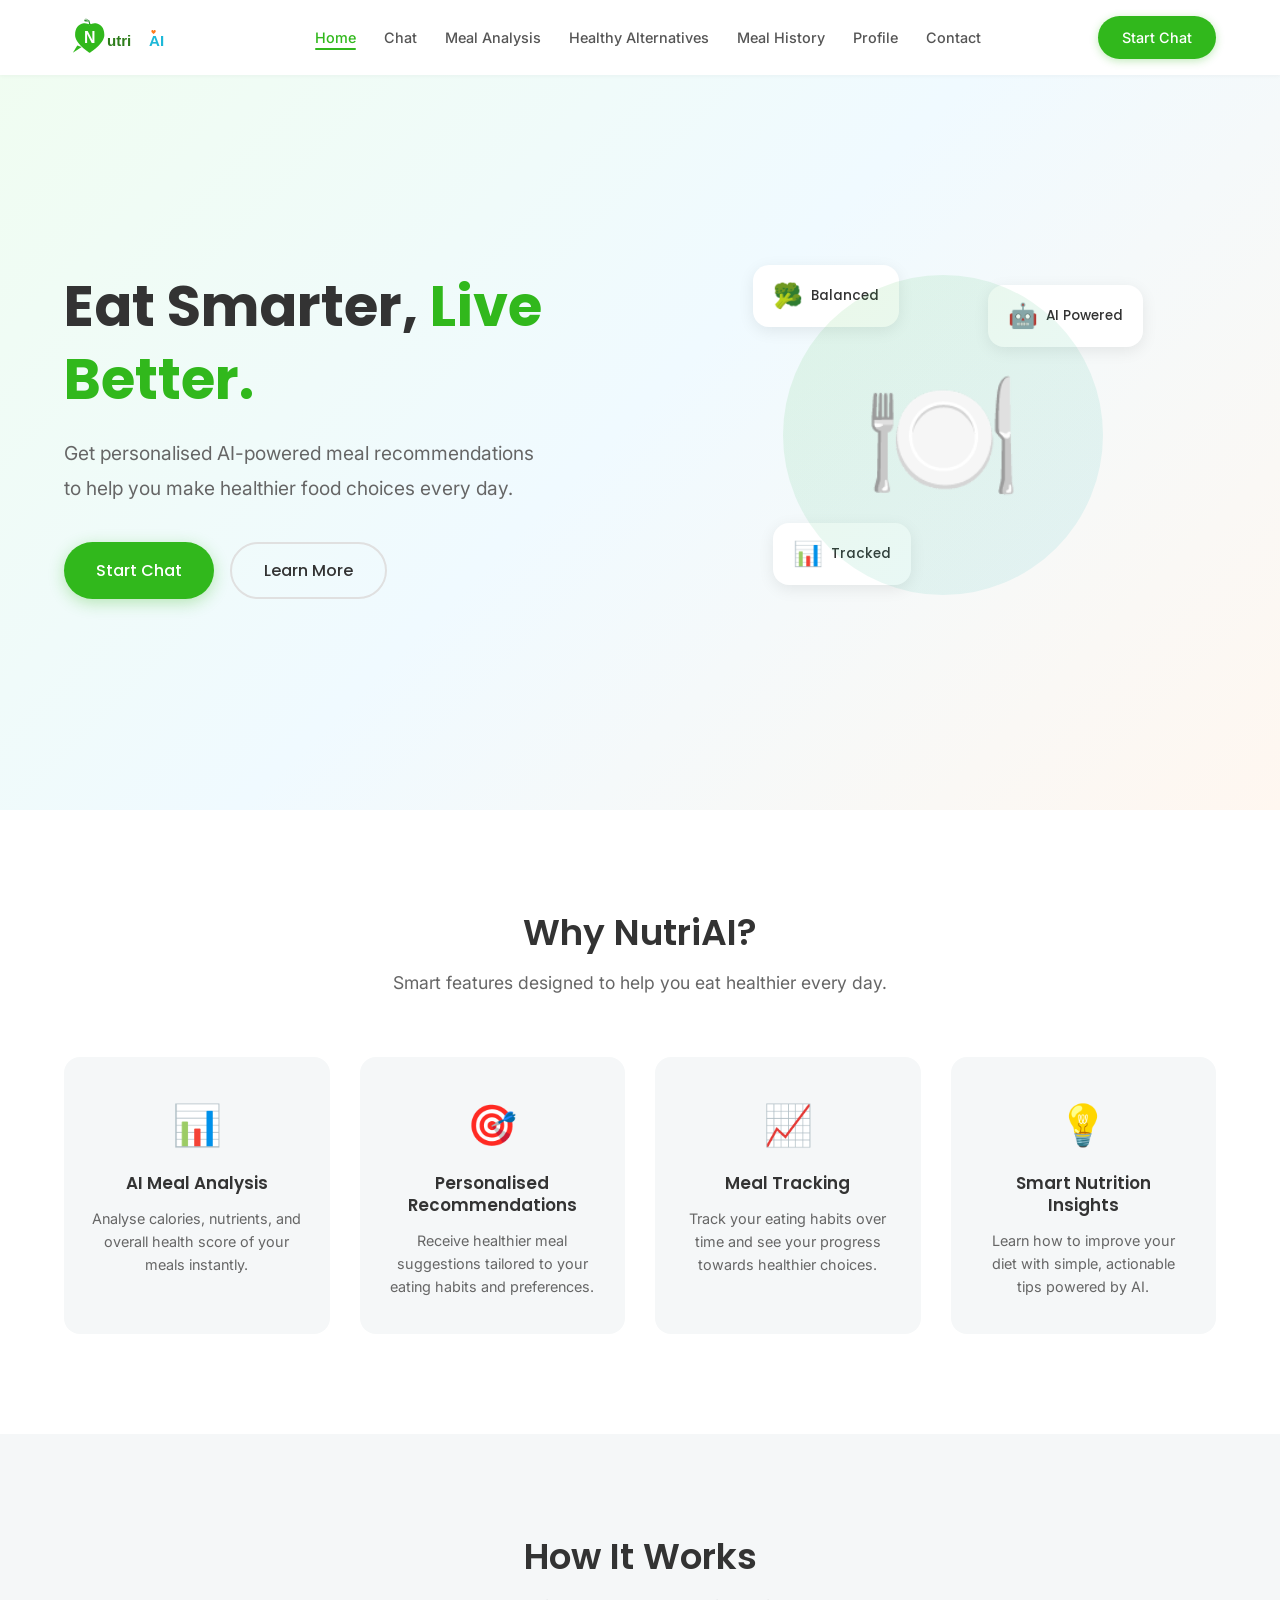
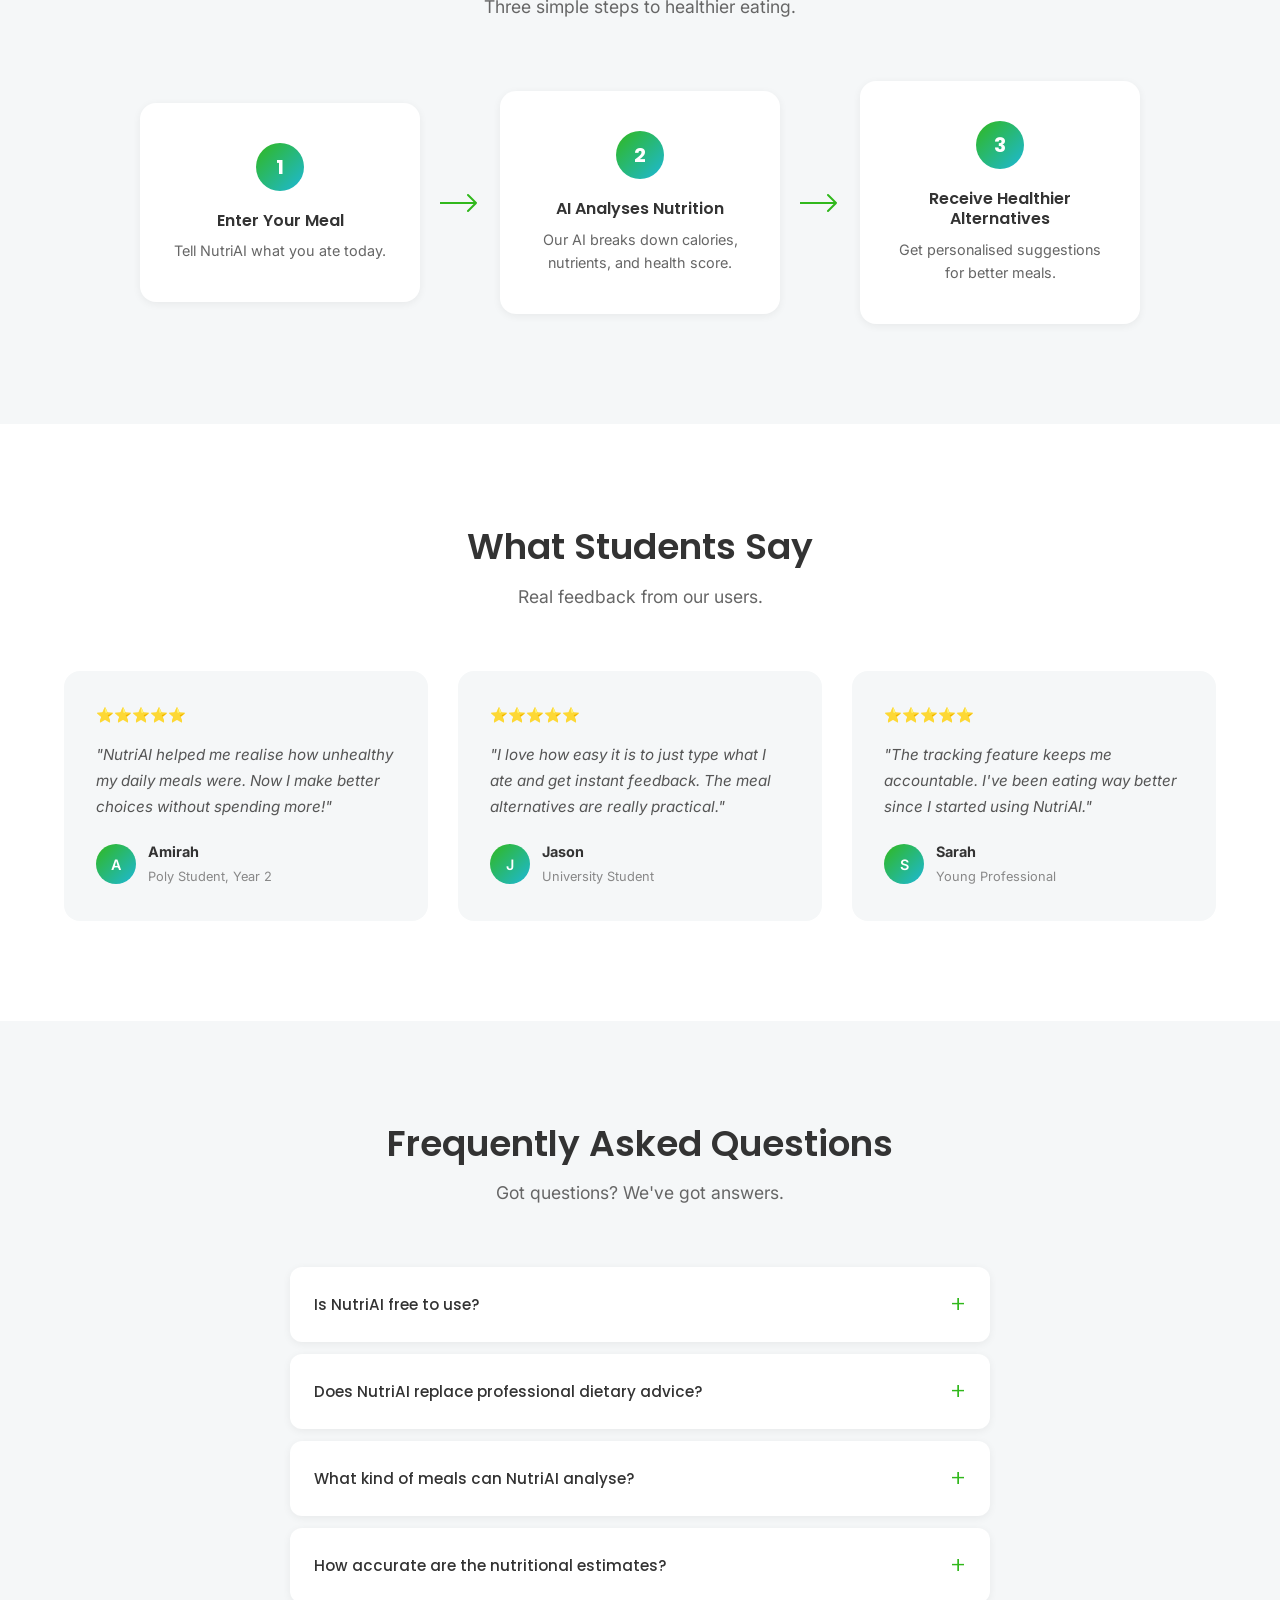
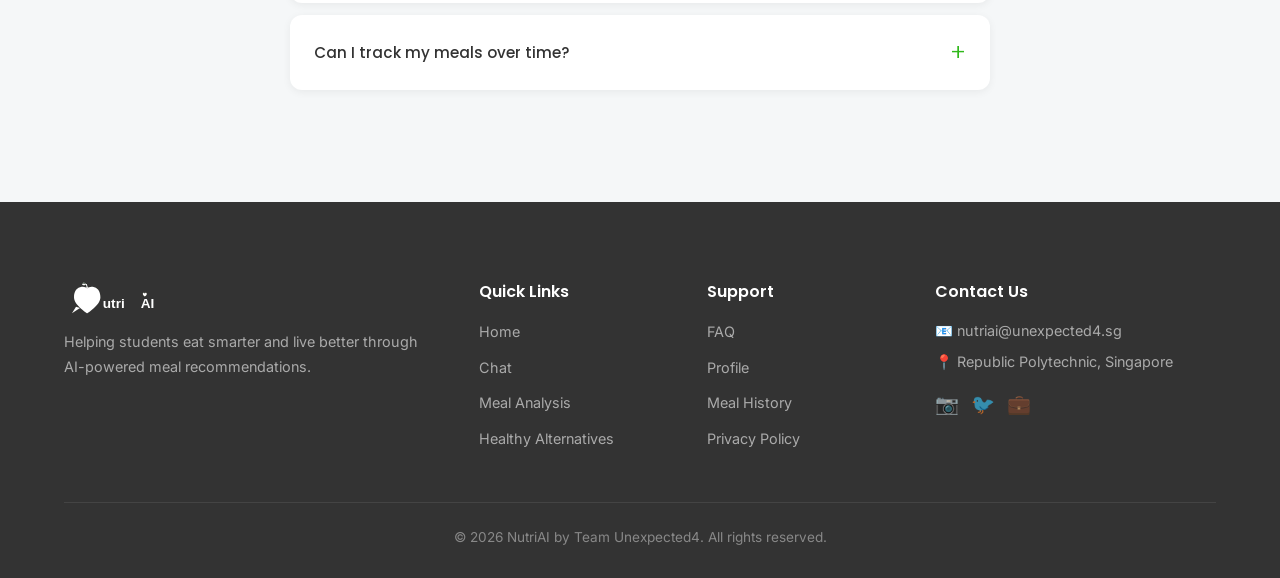
==== index.html @ 3e51aa66 "Initial commit - NutriAI website" ====
<!DOCTYPE html>
<html lang="en">
<head>
    <meta charset="UTF-8">
    <meta name="viewport" content="width=device-width, initial-scale=1.0">
    <title>NutriAI – Eat Smarter, Live Better</title>
    <link rel="preconnect" href="https://fonts.googleapis.com">
    <link rel="preconnect" href="https://fonts.gstatic.com" crossorigin>
    <link href="https://fonts.googleapis.com/css2?family=Poppins:wght@400;500;600;700&family=Inter:wght@300;400;500;600&display=swap" rel="stylesheet">
    <link rel="stylesheet" href="css/style.css">
    <link rel="stylesheet" href="css/landing.css">
</head>
<body>
    <!-- Navigation -->
    <nav class="navbar">
        <div class="nav-container">
            <a href="index.html" class="nav-logo">
                <img src="images/logo.svg" alt="NutriAI Logo" class="logo-img">
            </a>
            <ul class="nav-links">
                <li><a href="index.html" class="active">Home</a></li>
                <li><a href="chat.html">Chat</a></li>
                <li><a href="meal-analysis.html">Meal Analysis</a></li>
                <li><a href="alternatives.html">Healthy Alternatives</a></li>
                <li><a href="history.html">Meal History</a></li>
                <li><a href="profile.html">Profile</a></li>
                <li><a href="#contact">Contact</a></li>
            </ul>
            <a href="chat.html" class="nav-cta">Start Chat</a>
            <button class="nav-toggle" aria-label="Toggle navigation">
                <span></span>
                <span></span>
                <span></span>
            </button>
        </div>
    </nav>

    <!-- Hero Section -->
    <section class="hero">
        <div class="hero-container">
            <div class="hero-content">
                <h1 class="hero-title">Eat Smarter, <span>Live Better.</span></h1>
                <p class="hero-subtitle">Get personalised AI-powered meal recommendations to help you make healthier food choices every day.</p>
                <div class="hero-buttons">
                    <a href="chat.html" class="btn btn-primary">Start Chat</a>
                    <a href="#features" class="btn btn-secondary">Learn More</a>
                </div>
            </div>
            <div class="hero-illustration">
                <div class="hero-image-wrapper">
                    <div class="floating-card card-1">
                        <span class="card-icon">🥦</span>
                        <span class="card-text">Balanced</span>
                    </div>
                    <div class="floating-card card-2">
                        <span class="card-icon">🤖</span>
                        <span class="card-text">AI Powered</span>
                    </div>
                    <div class="floating-card card-3">
                        <span class="card-icon">📊</span>
                        <span class="card-text">Tracked</span>
                    </div>
                    <div class="hero-circle"></div>
                    <div class="hero-plate">
                        <span class="plate-emoji">🍽️</span>
                    </div>
                </div>
            </div>
        </div>
    </section>

    <!-- Features Section -->
    <section class="features" id="features">
        <div class="container">
            <div class="section-header">
                <h2>Why NutriAI?</h2>
                <p>Smart features designed to help you eat healthier every day.</p>
            </div>
            <div class="features-grid">
                <div class="feature-card">
                    <div class="feature-icon">📊</div>
                    <h3>AI Meal Analysis</h3>
                    <p>Analyse calories, nutrients, and overall health score of your meals instantly.</p>
                </div>
                <div class="feature-card">
                    <div class="feature-icon">🎯</div>
                    <h3>Personalised Recommendations</h3>
                    <p>Receive healthier meal suggestions tailored to your eating habits and preferences.</p>
                </div>
                <div class="feature-card">
                    <div class="feature-icon">📈</div>
                    <h3>Meal Tracking</h3>
                    <p>Track your eating habits over time and see your progress towards healthier choices.</p>
                </div>
                <div class="feature-card">
                    <div class="feature-icon">💡</div>
                    <h3>Smart Nutrition Insights</h3>
                    <p>Learn how to improve your diet with simple, actionable tips powered by AI.</p>
                </div>
            </div>
        </div>
    </section>

    <!-- How It Works -->
    <section class="how-it-works">
        <div class="container">
            <div class="section-header">
                <h2>How It Works</h2>
                <p>Three simple steps to healthier eating.</p>
            </div>
            <div class="steps">
                <div class="step">
                    <div class="step-number">1</div>
                    <div class="step-content">
                        <h3>Enter Your Meal</h3>
                        <p>Tell NutriAI what you ate today.</p>
                    </div>
                </div>
                <div class="step-connector">
                    <svg width="40" height="24" viewBox="0 0 40 24" fill="none">
                        <path d="M0 12H36M36 12L28 4M36 12L28 20" stroke="#31B81C" stroke-width="2" stroke-linecap="round"/>
                    </svg>
                </div>
                <div class="step">
                    <div class="step-number">2</div>
                    <div class="step-content">
                        <h3>AI Analyses Nutrition</h3>
                        <p>Our AI breaks down calories, nutrients, and health score.</p>
                    </div>
                </div>
                <div class="step-connector">
                    <svg width="40" height="24" viewBox="0 0 40 24" fill="none">
                        <path d="M0 12H36M36 12L28 4M36 12L28 20" stroke="#31B81C" stroke-width="2" stroke-linecap="round"/>
                    </svg>
                </div>
                <div class="step">
                    <div class="step-number">3</div>
                    <div class="step-content">
                        <h3>Receive Healthier Alternatives</h3>
                        <p>Get personalised suggestions for better meals.</p>
                    </div>
                </div>
            </div>
        </div>
    </section>

    <!-- Testimonials -->
    <section class="testimonials">
        <div class="container">
            <div class="section-header">
                <h2>What Students Say</h2>
                <p>Real feedback from our users.</p>
            </div>
            <div class="testimonials-grid">
                <div class="testimonial-card">
                    <div class="testimonial-stars">⭐⭐⭐⭐⭐</div>
                    <p>"NutriAI helped me realise how unhealthy my daily meals were. Now I make better choices without spending more!"</p>
                    <div class="testimonial-author">
                        <div class="author-avatar">A</div>
                        <div class="author-info">
                            <strong>Amirah</strong>
                            <span>Poly Student, Year 2</span>
                        </div>
                    </div>
                </div>
                <div class="testimonial-card">
                    <div class="testimonial-stars">⭐⭐⭐⭐⭐</div>
                    <p>"I love how easy it is to just type what I ate and get instant feedback. The meal alternatives are really practical."</p>
                    <div class="testimonial-author">
                        <div class="author-avatar">J</div>
                        <div class="author-info">
                            <strong>Jason</strong>
                            <span>University Student</span>
                        </div>
                    </div>
                </div>
                <div class="testimonial-card">
                    <div class="testimonial-stars">⭐⭐⭐⭐⭐</div>
                    <p>"The tracking feature keeps me accountable. I've been eating way better since I started using NutriAI."</p>
                    <div class="testimonial-author">
                        <div class="author-avatar">S</div>
                        <div class="author-info">
                            <strong>Sarah</strong>
                            <span>Young Professional</span>
                        </div>
                    </div>
                </div>
            </div>
        </div>
    </section>

    <!-- FAQ Section -->
    <section class="faq">
        <div class="container">
            <div class="section-header">
                <h2>Frequently Asked Questions</h2>
                <p>Got questions? We've got answers.</p>
            </div>
            <div class="faq-list">
                <div class="faq-item">
                    <button class="faq-question">
                        <span>Is NutriAI free to use?</span>
                        <span class="faq-toggle">+</span>
                    </button>
                    <div class="faq-answer">
                        <p>Yes! NutriAI is completely free for students. We believe everyone deserves access to healthier eating guidance.</p>
                    </div>
                </div>
                <div class="faq-item">
                    <button class="faq-question">
                        <span>Does NutriAI replace professional dietary advice?</span>
                        <span class="faq-toggle">+</span>
                    </button>
                    <div class="faq-answer">
                        <p>No. NutriAI provides general meal suggestions and nutritional information. For medical or dietary conditions, please consult a healthcare professional.</p>
                    </div>
                </div>
                <div class="faq-item">
                    <button class="faq-question">
                        <span>What kind of meals can NutriAI analyse?</span>
                        <span class="faq-toggle">+</span>
                    </button>
                    <div class="faq-answer">
                        <p>NutriAI can analyse most common meals including local hawker food, fast food, home-cooked meals, and more. Just describe what you ate!</p>
                    </div>
                </div>
                <div class="faq-item">
                    <button class="faq-question">
                        <span>How accurate are the nutritional estimates?</span>
                        <span class="faq-toggle">+</span>
                    </button>
                    <div class="faq-answer">
                        <p>Our AI provides estimates based on standard nutritional databases. While not exact, they give you a good overview of your meal's nutritional profile.</p>
                    </div>
                </div>
                <div class="faq-item">
                    <button class="faq-question">
                        <span>Can I track my meals over time?</span>
                        <span class="faq-toggle">+</span>
                    </button>
                    <div class="faq-answer">
                        <p>Absolutely! NutriAI saves your meal history so you can track your eating patterns and see improvements over time.</p>
                    </div>
                </div>
            </div>
        </div>
    </section>

    <!-- Footer -->
    <footer class="footer" id="contact">
        <div class="container">
            <div class="footer-grid">
                <div class="footer-brand">
                    <div class="footer-logo">
                        <img src="images/logo.svg" alt="NutriAI Logo" class="logo-img footer-logo-img">
                    </div>
                    <p>Helping students eat smarter and live better through AI-powered meal recommendations.</p>
                </div>
                <div class="footer-links">
                    <h4>Quick Links</h4>
                    <ul>
                        <li><a href="index.html">Home</a></li>
                        <li><a href="chat.html">Chat</a></li>
                        <li><a href="meal-analysis.html">Meal Analysis</a></li>
                        <li><a href="alternatives.html">Healthy Alternatives</a></li>
                    </ul>
                </div>
                <div class="footer-links">
                    <h4>Support</h4>
                    <ul>
                        <li><a href="#faq">FAQ</a></li>
                        <li><a href="profile.html">Profile</a></li>
                        <li><a href="history.html">Meal History</a></li>
                        <li><a href="#">Privacy Policy</a></li>
                    </ul>
                </div>
                <div class="footer-contact">
                    <h4>Contact Us</h4>
                    <p>📧 nutriai@unexpected4.sg</p>
                    <p>📍 Republic Polytechnic, Singapore</p>
                    <div class="footer-social">
                        <a href="#" aria-label="Instagram">📷</a>
                        <a href="#" aria-label="Twitter">🐦</a>
                        <a href="#" aria-label="LinkedIn">💼</a>
                    </div>
                </div>
            </div>
            <div class="footer-bottom">
                <p>&copy; 2026 NutriAI by Team Unexpected4. All rights reserved.</p>
            </div>
        </div>
    </footer>

    <script src="js/main.js"></script>
</body>
</html>
---- css/style.css ----
/* ============================
   NutriAI - Global Styles
   ============================ */

:root {
    --primary-green: #31B81C;
    --ai-blue: #1DB8D8;
    --accent-orange: #FF7A1A;
    --white: #FFFFFF;
    --light-grey: #F5F7F8;
    --dark-grey: #333333;
    --shadow-sm: 0 2px 8px rgba(0, 0, 0, 0.06);
    --shadow-md: 0 4px 16px rgba(0, 0, 0, 0.08);
    --shadow-lg: 0 8px 32px rgba(0, 0, 0, 0.1);
    --radius-sm: 8px;
    --radius-md: 12px;
    --radius-lg: 16px;
    --radius-xl: 24px;
    --radius-full: 50px;
    --transition: all 0.3s ease;
}

/* Reset */
*, *::before, *::after {
    margin: 0;
    padding: 0;
    box-sizing: border-box;
}

html {
    scroll-behavior: smooth;
}

body {
    font-family: 'Inter', sans-serif;
    font-size: 16px;
    line-height: 1.6;
    color: var(--dark-grey);
    background-color: var(--white);
    overflow-x: hidden;
}

h1, h2, h3, h4, h5, h6 {
    font-family: 'Poppins', sans-serif;
    font-weight: 600;
    line-height: 1.3;
}

a {
    text-decoration: none;
    color: inherit;
    transition: var(--transition);
}

ul {
    list-style: none;
}

img {
    max-width: 100%;
    height: auto;
}

/* Container */
.container {
    max-width: 1200px;
    margin: 0 auto;
    padding: 0 24px;
}

/* Section Headers */
.section-header {
    text-align: center;
    margin-bottom: 60px;
}

.section-header h2 {
    font-size: 2.25rem;
    margin-bottom: 12px;
    color: var(--dark-grey);
}

.section-header p {
    font-size: 1.1rem;
    color: #666;
    max-width: 500px;
    margin: 0 auto;
}

/* Buttons */
.btn {
    display: inline-flex;
    align-items: center;
    justify-content: center;
    padding: 14px 32px;
    border-radius: var(--radius-full);
    font-family: 'Poppins', sans-serif;
    font-weight: 500;
    font-size: 1rem;
    cursor: pointer;
    transition: var(--transition);
    border: none;
    gap: 8px;
}

.btn-primary {
    background-color: var(--primary-green);
    color: var(--white);
    box-shadow: 0 4px 16px rgba(49, 184, 28, 0.3);
}

.btn-primary:hover {
    background-color: #28a016;
    transform: translateY(-2px);
    box-shadow: 0 6px 24px rgba(49, 184, 28, 0.4);
}

.btn-secondary {
    background-color: transparent;
    color: var(--dark-grey);
    border: 2px solid #e0e0e0;
}

.btn-secondary:hover {
    border-color: var(--primary-green);
    color: var(--primary-green);
    transform: translateY(-2px);
}

.btn-blue {
    background-color: var(--ai-blue);
    color: var(--white);
    box-shadow: 0 4px 16px rgba(29, 184, 216, 0.3);
}

.btn-blue:hover {
    background-color: #17a2bf;
    transform: translateY(-2px);
    box-shadow: 0 6px 24px rgba(29, 184, 216, 0.4);
}

.btn-orange {
    background-color: var(--accent-orange);
    color: var(--white);
    box-shadow: 0 4px 16px rgba(255, 122, 26, 0.3);
}

.btn-orange:hover {
    background-color: #e56a10;
    transform: translateY(-2px);
    box-shadow: 0 6px 24px rgba(255, 122, 26, 0.4);
}

.btn-sm {
    padding: 10px 20px;
    font-size: 0.875rem;
}

.btn-lg {
    padding: 16px 40px;
    font-size: 1.1rem;
}

/* Navigation */
.navbar {
    position: fixed;
    top: 0;
    left: 0;
    right: 0;
    background: rgba(255, 255, 255, 0.95);
    backdrop-filter: blur(10px);
    z-index: 1000;
    padding: 16px 0;
    box-shadow: 0 1px 4px rgba(0, 0, 0, 0.04);
}

.nav-container {
    max-width: 1200px;
    margin: 0 auto;
    padding: 0 24px;
    display: flex;
    align-items: center;
    justify-content: space-between;
}

.nav-logo {
    display: flex;
    align-items: center;
}

.logo-img {
    height: 40px;
    width: auto;
}

.logo-icon {
    font-size: 1.75rem;
}

.logo-text {
    color: var(--primary-green);
}

.nav-links {
    display: flex;
    align-items: center;
    gap: 28px;
}

.nav-links a {
    font-size: 0.9rem;
    font-weight: 500;
    color: #555;
    position: relative;
}

.nav-links a:hover,
.nav-links a.active {
    color: var(--primary-green);
}

.nav-links a.active::after {
    content: '';
    position: absolute;
    bottom: -4px;
    left: 0;
    right: 0;
    height: 2px;
    background: var(--primary-green);
    border-radius: 2px;
}

.nav-cta {
    background-color: var(--primary-green);
    color: var(--white);
    padding: 10px 24px;
    border-radius: var(--radius-full);
    font-weight: 500;
    font-size: 0.9rem;
    box-shadow: 0 2px 8px rgba(49, 184, 28, 0.3);
}

.nav-cta:hover {
    background-color: #28a016;
    transform: translateY(-1px);
}

.nav-toggle {
    display: none;
    flex-direction: column;
    gap: 5px;
    background: none;
    border: none;
    cursor: pointer;
    padding: 4px;
}

.nav-toggle span {
    width: 24px;
    height: 2px;
    background: var(--dark-grey);
    border-radius: 2px;
    transition: var(--transition);
}

/* Footer */
.footer {
    background: var(--dark-grey);
    color: var(--white);
    padding: 80px 0 30px;
}

.footer-grid {
    display: grid;
    grid-template-columns: 2fr 1fr 1fr 1.5fr;
    gap: 40px;
    margin-bottom: 40px;
}

.footer-brand p {
    color: #aaa;
    margin-top: 12px;
    font-size: 0.9rem;
    line-height: 1.7;
}

.footer-logo {
    display: flex;
    align-items: center;
}

.footer-logo .logo-img {
    height: 36px;
    width: auto;
}

.footer-logo-img {
    filter: brightness(10);
}

.footer-links h4,
.footer-contact h4 {
    font-size: 1rem;
    margin-bottom: 16px;
    color: var(--white);
}

.footer-links ul li {
    margin-bottom: 10px;
}

.footer-links ul li a {
    color: #aaa;
    font-size: 0.9rem;
}

.footer-links ul li a:hover {
    color: var(--primary-green);
}

.footer-contact p {
    color: #aaa;
    font-size: 0.9rem;
    margin-bottom: 8px;
}

.footer-social {
    display: flex;
    gap: 12px;
    margin-top: 16px;
}

.footer-social a {
    font-size: 1.2rem;
    opacity: 0.7;
    transition: var(--transition);
}

.footer-social a:hover {
    opacity: 1;
}

.footer-bottom {
    border-top: 1px solid #444;
    padding-top: 24px;
    text-align: center;
}

.footer-bottom p {
    color: #888;
    font-size: 0.85rem;
}

/* Responsive */
@media (max-width: 1024px) {
    .footer-grid {
        grid-template-columns: 1fr 1fr;
    }
}

@media (max-width: 768px) {
    .nav-links {
        display: none;
        position: absolute;
        top: 100%;
        left: 0;
        right: 0;
        background: var(--white);
        flex-direction: column;
        padding: 24px;
        box-shadow: var(--shadow-md);
        gap: 16px;
    }

    .nav-links.active {
        display: flex;
    }

    .nav-cta {
        display: none;
    }

    .nav-toggle {
        display: flex;
    }

    .section-header h2 {
        font-size: 1.75rem;
    }

    .footer-grid {
        grid-template-columns: 1fr;
        gap: 30px;
    }
}
---- css/landing.css ----
/* ============================
   Landing Page Styles
   ============================ */

/* Hero Section */
.hero {
    padding: 140px 0 80px;
    background: linear-gradient(135deg, #f0fdf0 0%, #f0faff 50%, #fff7f0 100%);
    min-height: 90vh;
    display: flex;
    align-items: center;
}

.hero-container {
    max-width: 1200px;
    margin: 0 auto;
    padding: 0 24px;
    display: grid;
    grid-template-columns: 1fr 1fr;
    gap: 60px;
    align-items: center;
}

.hero-title {
    font-size: 3.5rem;
    font-weight: 700;
    margin-bottom: 20px;
    color: var(--dark-grey);
}

.hero-title span {
    color: var(--primary-green);
}

.hero-subtitle {
    font-size: 1.2rem;
    color: #666;
    margin-bottom: 36px;
    line-height: 1.8;
    max-width: 480px;
}

.hero-buttons {
    display: flex;
    gap: 16px;
    flex-wrap: wrap;
}

/* Hero Illustration */
.hero-illustration {
    display: flex;
    justify-content: center;
    align-items: center;
}

.hero-image-wrapper {
    position: relative;
    width: 420px;
    height: 420px;
}

.hero-circle {
    position: absolute;
    top: 50%;
    left: 50%;
    transform: translate(-50%, -50%);
    width: 320px;
    height: 320px;
    background: linear-gradient(135deg, rgba(49, 184, 28, 0.1), rgba(29, 184, 216, 0.1));
    border-radius: 50%;
    animation: pulse 4s ease-in-out infinite;
}

.hero-plate {
    position: absolute;
    top: 50%;
    left: 50%;
    transform: translate(-50%, -50%);
    font-size: 8rem;
    animation: float 3s ease-in-out infinite;
}

.floating-card {
    position: absolute;
    background: var(--white);
    padding: 12px 20px;
    border-radius: var(--radius-lg);
    box-shadow: var(--shadow-md);
    display: flex;
    align-items: center;
    gap: 8px;
    animation: float 3s ease-in-out infinite;
}

.floating-card .card-icon {
    font-size: 1.5rem;
}

.floating-card .card-text {
    font-family: 'Poppins', sans-serif;
    font-weight: 500;
    font-size: 0.85rem;
    color: var(--dark-grey);
}

.card-1 {
    top: 40px;
    left: 20px;
    animation-delay: 0s;
}

.card-2 {
    top: 60px;
    right: 10px;
    animation-delay: 0.5s;
}

.card-3 {
    bottom: 60px;
    left: 40px;
    animation-delay: 1s;
}

@keyframes float {
    0%, 100% { transform: translateY(0); }
    50% { transform: translateY(-10px); }
}

@keyframes pulse {
    0%, 100% { transform: translate(-50%, -50%) scale(1); opacity: 0.6; }
    50% { transform: translate(-50%, -50%) scale(1.05); opacity: 0.8; }
}

/* Features Section */
.features {
    padding: 100px 0;
    background: var(--white);
}

.features-grid {
    display: grid;
    grid-template-columns: repeat(4, 1fr);
    gap: 30px;
}

.feature-card {
    background: var(--light-grey);
    padding: 36px 28px;
    border-radius: var(--radius-lg);
    text-align: center;
    transition: var(--transition);
}

.feature-card:hover {
    transform: translateY(-6px);
    box-shadow: var(--shadow-lg);
    background: var(--white);
}

.feature-icon {
    font-size: 2.5rem;
    margin-bottom: 16px;
}

.feature-card h3 {
    font-size: 1.05rem;
    margin-bottom: 12px;
    color: var(--dark-grey);
}

.feature-card p {
    font-size: 0.9rem;
    color: #666;
    line-height: 1.6;
}

/* How It Works */
.how-it-works {
    padding: 100px 0;
    background: var(--light-grey);
}

.steps {
    display: flex;
    align-items: center;
    justify-content: center;
    gap: 20px;
    flex-wrap: wrap;
}

.step {
    background: var(--white);
    padding: 40px 32px;
    border-radius: var(--radius-lg);
    text-align: center;
    box-shadow: var(--shadow-sm);
    flex: 1;
    min-width: 220px;
    max-width: 280px;
    transition: var(--transition);
}

.step:hover {
    transform: translateY(-4px);
    box-shadow: var(--shadow-md);
}

.step-number {
    width: 48px;
    height: 48px;
    background: linear-gradient(135deg, var(--primary-green), var(--ai-blue));
    color: var(--white);
    border-radius: 50%;
    display: flex;
    align-items: center;
    justify-content: center;
    font-family: 'Poppins', sans-serif;
    font-weight: 700;
    font-size: 1.25rem;
    margin: 0 auto 20px;
}

.step-content h3 {
    font-size: 1rem;
    margin-bottom: 8px;
}

.step-content p {
    font-size: 0.9rem;
    color: #666;
}

.step-connector {
    display: flex;
    align-items: center;
}

/* Testimonials */
.testimonials {
    padding: 100px 0;
    background: var(--white);
}

.testimonials-grid {
    display: grid;
    grid-template-columns: repeat(3, 1fr);
    gap: 30px;
}

.testimonial-card {
    background: var(--light-grey);
    padding: 32px;
    border-radius: var(--radius-lg);
    transition: var(--transition);
}

.testimonial-card:hover {
    transform: translateY(-4px);
    box-shadow: var(--shadow-md);
}

.testimonial-stars {
    margin-bottom: 16px;
    font-size: 0.9rem;
}

.testimonial-card > p {
    font-size: 0.95rem;
    color: #555;
    line-height: 1.7;
    margin-bottom: 20px;
    font-style: italic;
}

.testimonial-author {
    display: flex;
    align-items: center;
    gap: 12px;
}

.author-avatar {
    width: 40px;
    height: 40px;
    background: linear-gradient(135deg, var(--primary-green), var(--ai-blue));
    color: var(--white);
    border-radius: 50%;
    display: flex;
    align-items: center;
    justify-content: center;
    font-weight: 600;
    font-size: 0.9rem;
}

.author-info strong {
    display: block;
    font-size: 0.9rem;
}

.author-info span {
    font-size: 0.8rem;
    color: #888;
}

/* FAQ */
.faq {
    padding: 100px 0;
    background: var(--light-grey);
}

.faq-list {
    max-width: 700px;
    margin: 0 auto;
}

.faq-item {
    background: var(--white);
    border-radius: var(--radius-md);
    margin-bottom: 12px;
    overflow: hidden;
    box-shadow: var(--shadow-sm);
}

.faq-question {
    width: 100%;
    padding: 20px 24px;
    display: flex;
    justify-content: space-between;
    align-items: center;
    background: none;
    border: none;
    cursor: pointer;
    font-family: 'Poppins', sans-serif;
    font-weight: 500;
    font-size: 0.95rem;
    color: var(--dark-grey);
    text-align: left;
    transition: var(--transition);
}

.faq-question:hover {
    color: var(--primary-green);
}

.faq-toggle {
    font-size: 1.5rem;
    font-weight: 300;
    color: var(--primary-green);
    transition: var(--transition);
}

.faq-item.active .faq-toggle {
    transform: rotate(45deg);
}

.faq-answer {
    max-height: 0;
    overflow: hidden;
    transition: max-height 0.3s ease, padding 0.3s ease;
}

.faq-item.active .faq-answer {
    max-height: 200px;
    padding: 0 24px 20px;
}

.faq-answer p {
    font-size: 0.9rem;
    color: #666;
    line-height: 1.7;
}

/* Responsive */
@media (max-width: 1024px) {
    .hero-container {
        grid-template-columns: 1fr;
        text-align: center;
    }

    .hero-subtitle {
        max-width: 100%;
    }

    .hero-buttons {
        justify-content: center;
    }

    .hero-illustration {
        display: none;
    }

    .features-grid {
        grid-template-columns: repeat(2, 1fr);
    }

    .testimonials-grid {
        grid-template-columns: 1fr;
    }
}

@media (max-width: 768px) {
    .hero {
        padding: 120px 0 60px;
        min-height: auto;
    }

    .hero-title {
        font-size: 2.25rem;
    }

    .hero-subtitle {
        font-size: 1rem;
    }

    .features-grid {
        grid-template-columns: 1fr;
    }

    .steps {
        flex-direction: column;
    }

    .step-connector {
        transform: rotate(90deg);
    }

    .step {
        max-width: 100%;
    }
}
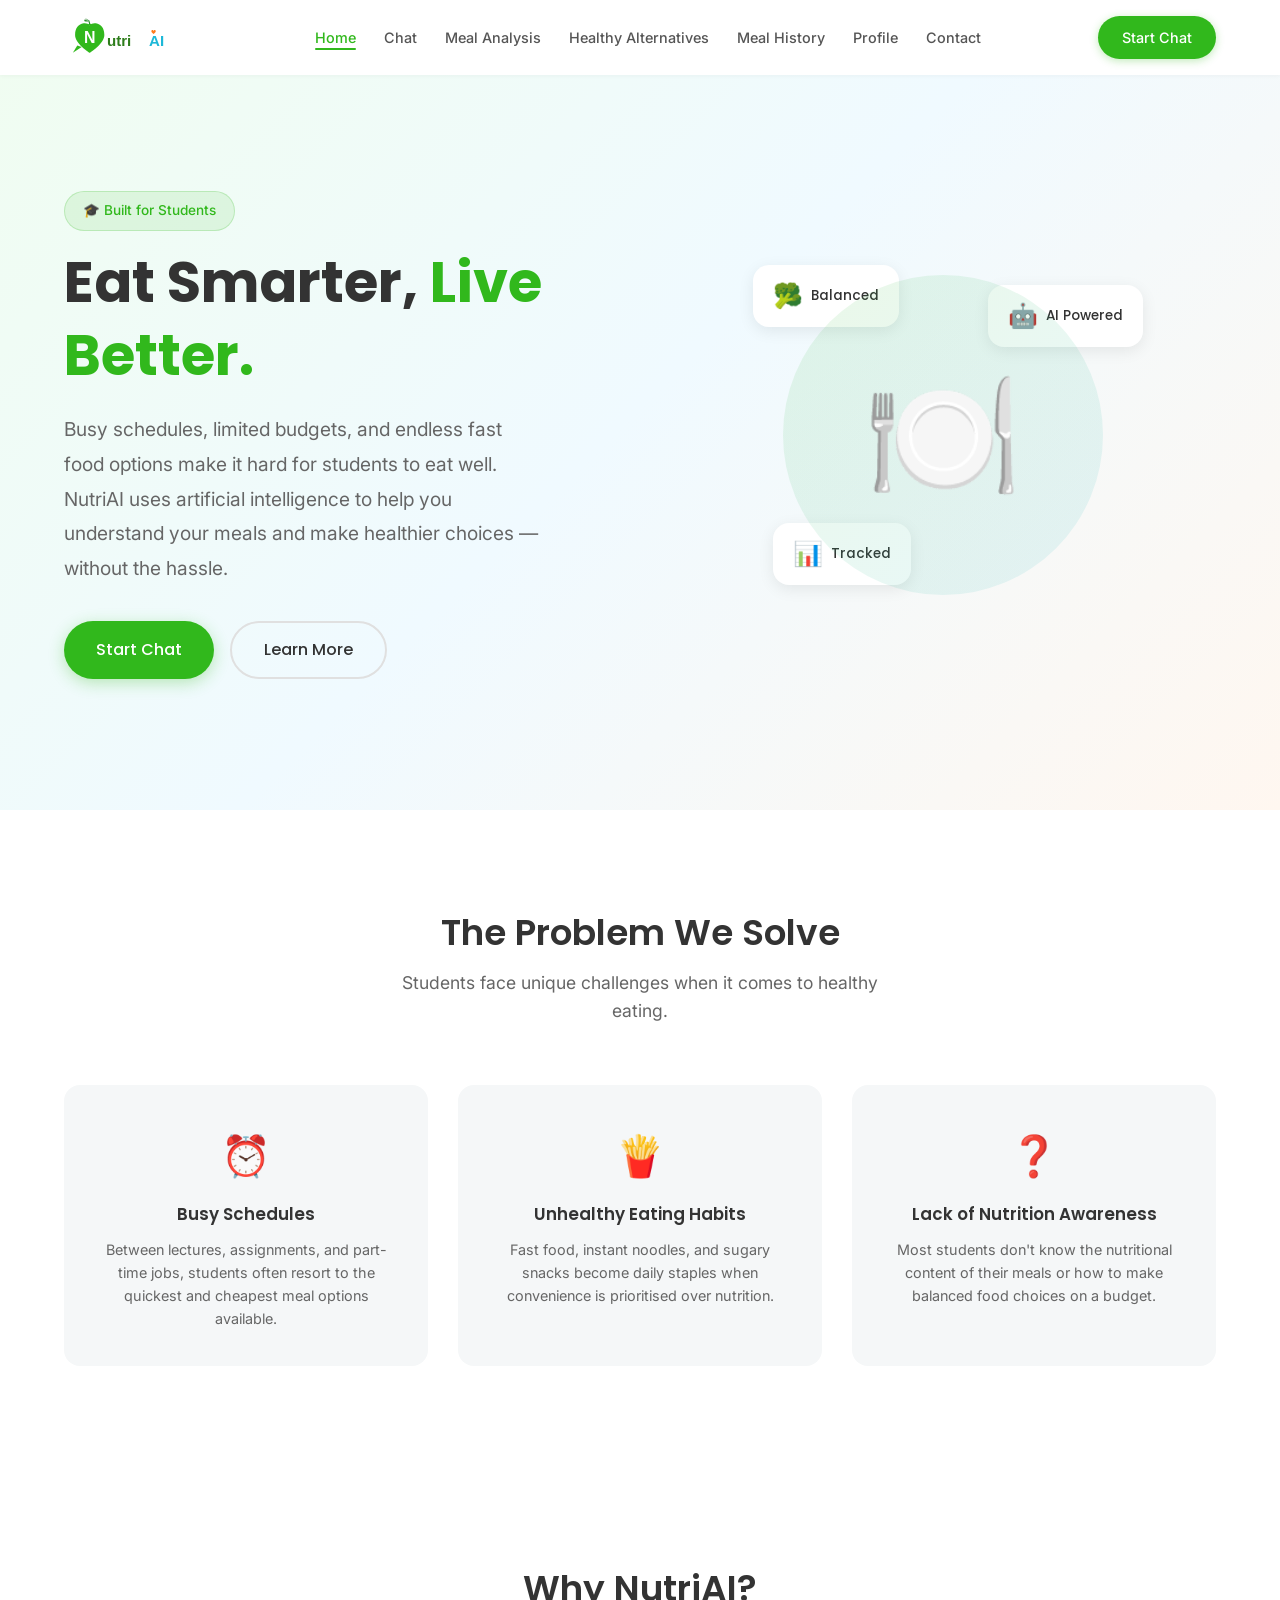
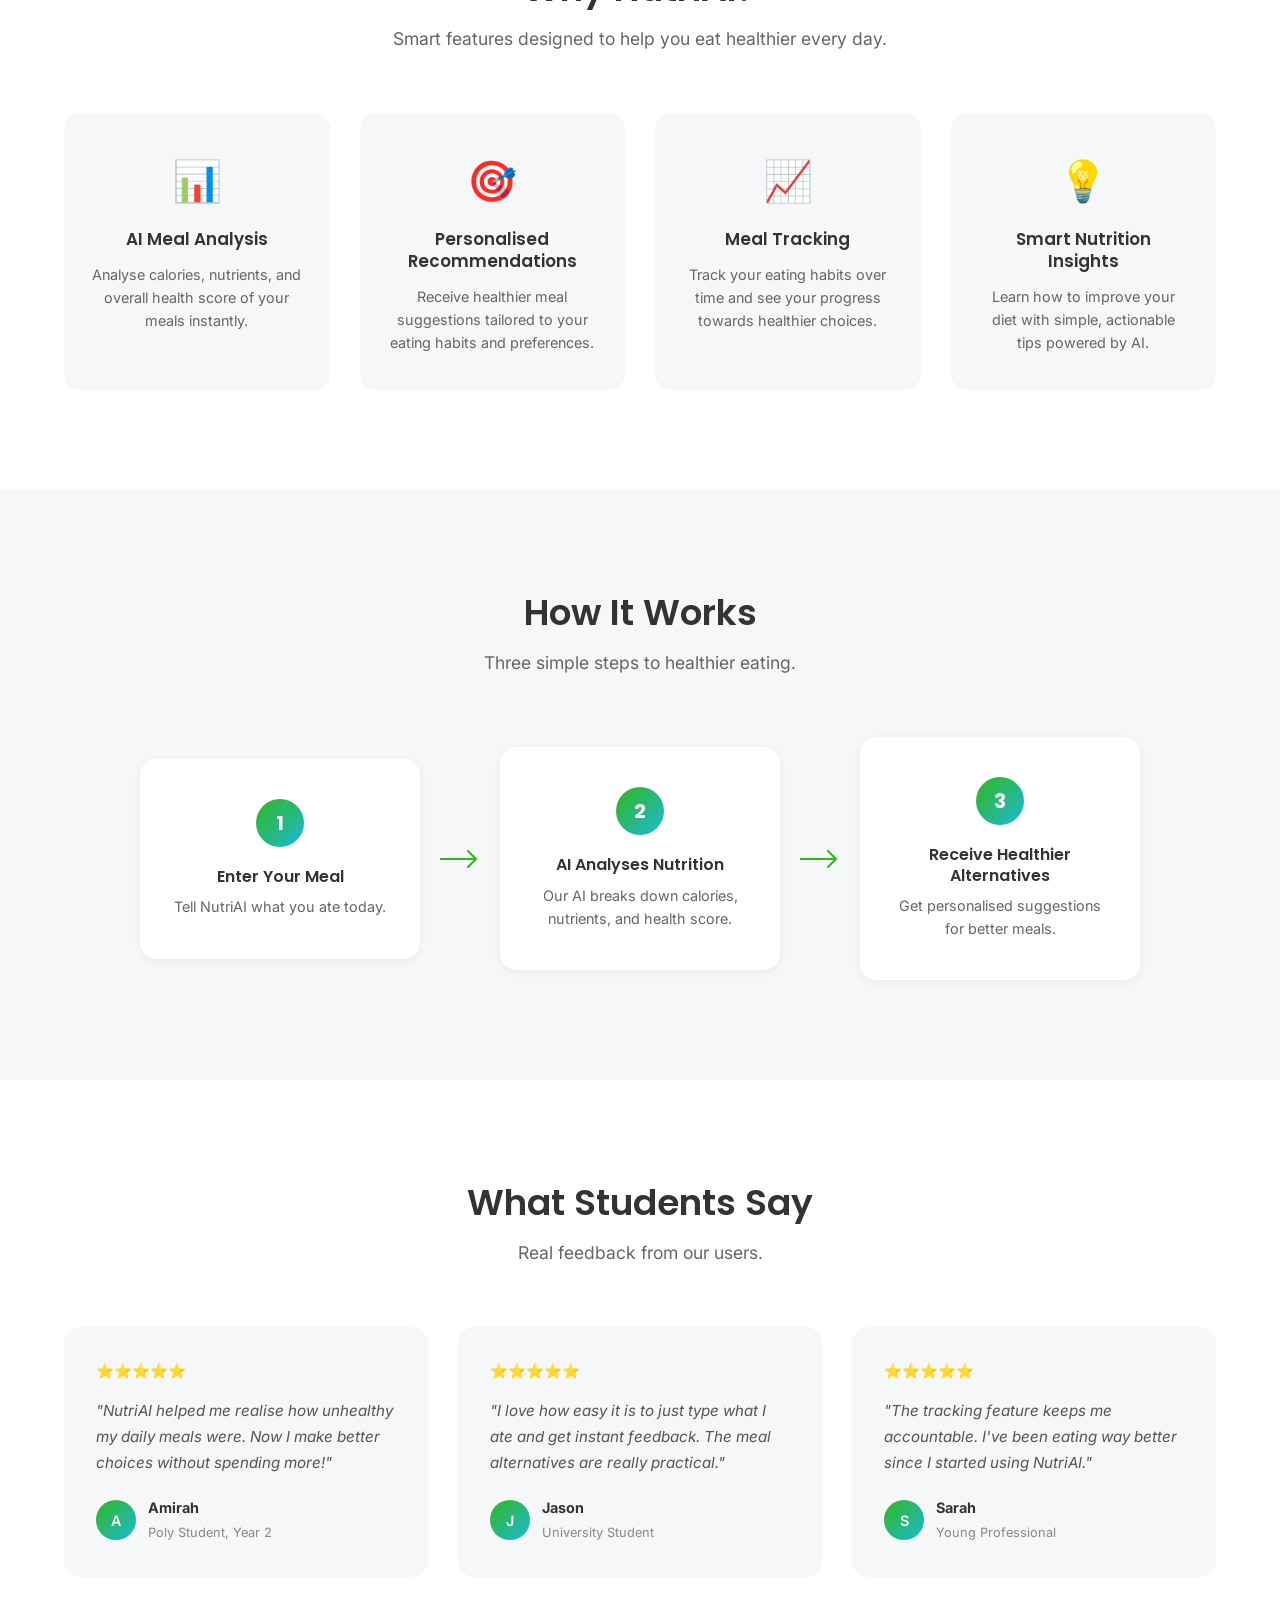
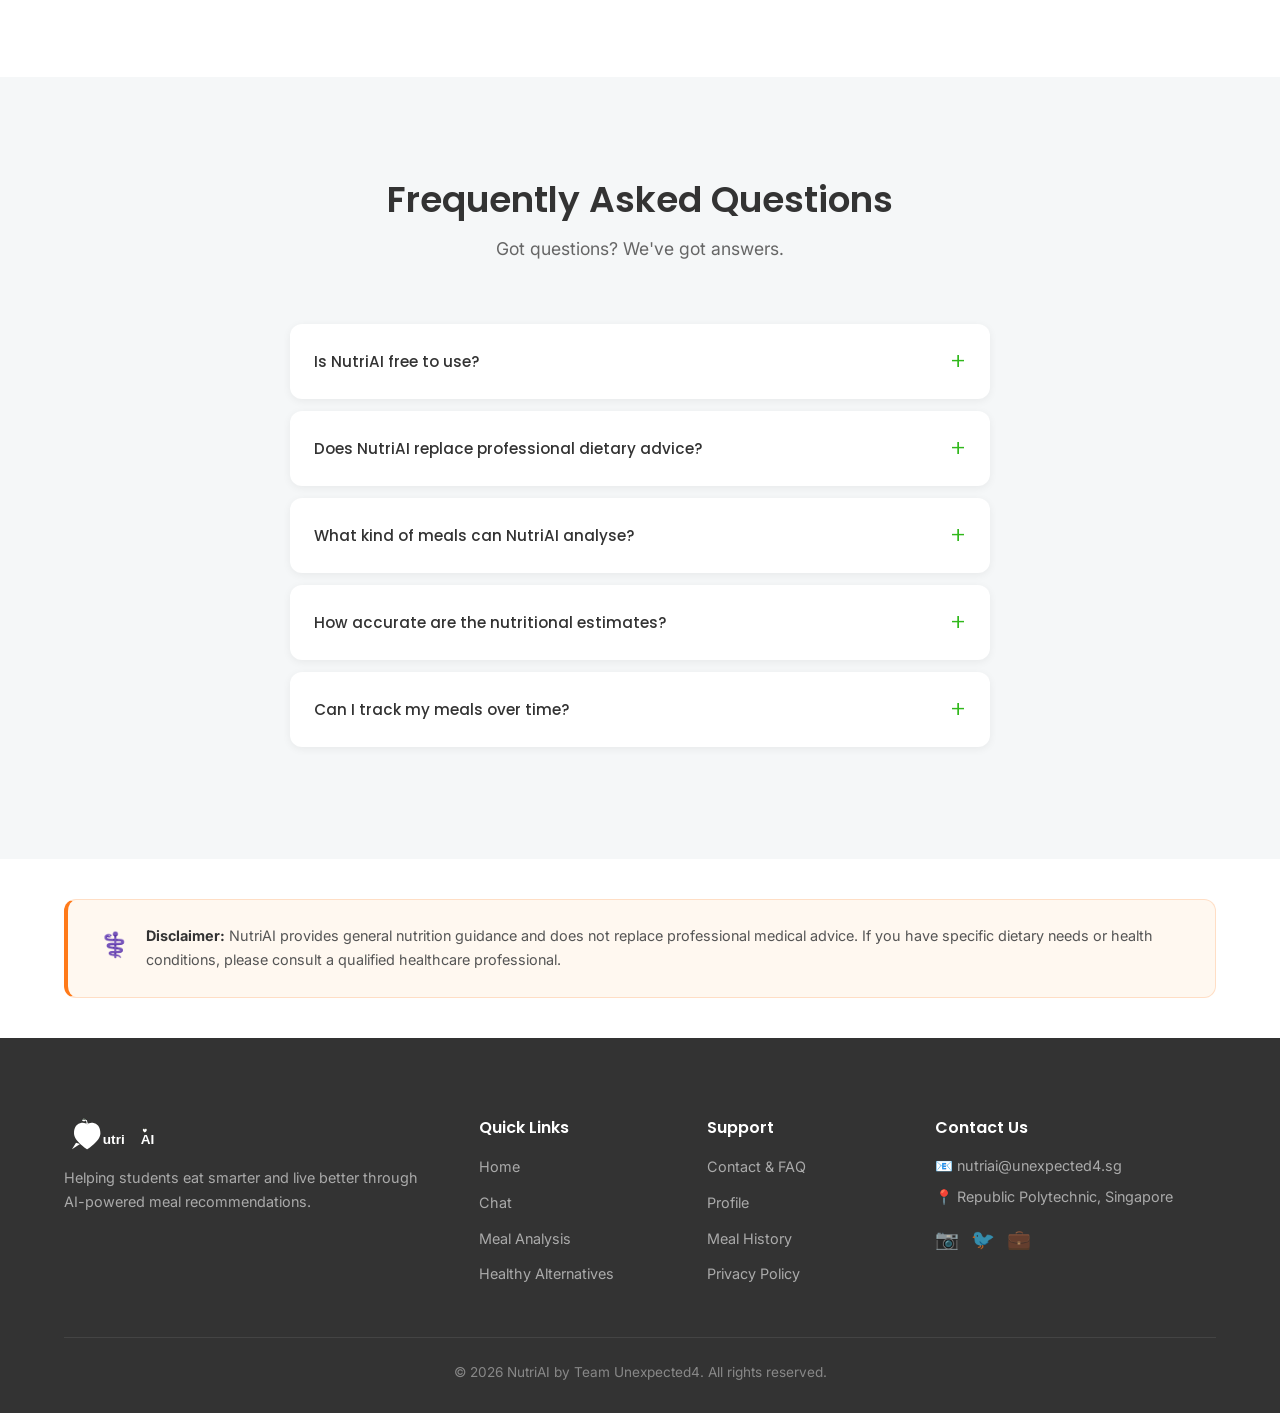
==== commit cdf55222: "feat: add homepage improvements, meal analysis, contact page, and localStorage support" ====
--- a/index.html
+++ b/index.html
@@ -24,7 +24,7 @@
                 <li><a href="alternatives.html">Healthy Alternatives</a></li>
                 <li><a href="history.html">Meal History</a></li>
                 <li><a href="profile.html">Profile</a></li>
-                <li><a href="#contact">Contact</a></li>
+                <li><a href="contact.html">Contact</a></li>
             </ul>
             <a href="chat.html" class="nav-cta">Start Chat</a>
             <button class="nav-toggle" aria-label="Toggle navigation">
@@ -39,8 +39,11 @@
     <section class="hero">
         <div class="hero-container">
             <div class="hero-content">
+                <div class="hero-problem">
+                    <span class="hero-badge">🎓 Built for Students</span>
+                </div>
                 <h1 class="hero-title">Eat Smarter, <span>Live Better.</span></h1>
-                <p class="hero-subtitle">Get personalised AI-powered meal recommendations to help you make healthier food choices every day.</p>
+                <p class="hero-subtitle">Busy schedules, limited budgets, and endless fast food options make it hard for students to eat well. NutriAI uses artificial intelligence to help you understand your meals and make healthier choices — without the hassle.</p>
                 <div class="hero-buttons">
                     <a href="chat.html" class="btn btn-primary">Start Chat</a>
                     <a href="#features" class="btn btn-secondary">Learn More</a>
@@ -64,6 +67,33 @@
                     <div class="hero-plate">
                         <span class="plate-emoji">🍽️</span>
                     </div>
+                </div>
+            </div>
+        </div>
+    </section>
+
+    <!-- Problem Section -->
+    <section class="problem-section" id="problem">
+        <div class="container">
+            <div class="section-header">
+                <h2>The Problem We Solve</h2>
+                <p>Students face unique challenges when it comes to healthy eating.</p>
+            </div>
+            <div class="problem-grid">
+                <div class="problem-card">
+                    <div class="problem-icon">⏰</div>
+                    <h3>Busy Schedules</h3>
+                    <p>Between lectures, assignments, and part-time jobs, students often resort to the quickest and cheapest meal options available.</p>
+                </div>
+                <div class="problem-card">
+                    <div class="problem-icon">🍟</div>
+                    <h3>Unhealthy Eating Habits</h3>
+                    <p>Fast food, instant noodles, and sugary snacks become daily staples when convenience is prioritised over nutrition.</p>
+                </div>
+                <div class="problem-card">
+                    <div class="problem-icon">❓</div>
+                    <h3>Lack of Nutrition Awareness</h3>
+                    <p>Most students don't know the nutritional content of their meals or how to make balanced food choices on a budget.</p>
                 </div>
             </div>
         </div>
@@ -246,8 +276,18 @@
         </div>
     </section>
 
+    <!-- Disclaimer -->
+    <section class="disclaimer-section">
+        <div class="container">
+            <div class="disclaimer-box">
+                <span class="disclaimer-icon">⚕️</span>
+                <p><strong>Disclaimer:</strong> NutriAI provides general nutrition guidance and does not replace professional medical advice. If you have specific dietary needs or health conditions, please consult a qualified healthcare professional.</p>
+            </div>
+        </div>
+    </section>
+
     <!-- Footer -->
-    <footer class="footer" id="contact">
+    <footer class="footer">
         <div class="container">
             <div class="footer-grid">
                 <div class="footer-brand">
@@ -268,7 +308,7 @@
                 <div class="footer-links">
                     <h4>Support</h4>
                     <ul>
-                        <li><a href="#faq">FAQ</a></li>
+                        <li><a href="contact.html">Contact & FAQ</a></li>
                         <li><a href="profile.html">Profile</a></li>
                         <li><a href="history.html">Meal History</a></li>
                         <li><a href="#">Privacy Policy</a></li>
--- a/css/style.css
+++ b/css/style.css
@@ -20,6 +20,155 @@
     --transition: all 0.3s ease;
 }
 
+/* Dark Mode */
+body.dark-mode {
+    --white: #1a1a2e;
+    --light-grey: #16213e;
+    --dark-grey: #e0e0e0;
+    --shadow-sm: 0 2px 8px rgba(0, 0, 0, 0.2);
+    --shadow-md: 0 4px 16px rgba(0, 0, 0, 0.25);
+    --shadow-lg: 0 8px 32px rgba(0, 0, 0, 0.3);
+    color-scheme: dark;
+}
+
+body.dark-mode {
+    background-color: #1a1a2e;
+    color: #e0e0e0;
+}
+
+body.dark-mode .navbar {
+    background: rgba(26, 26, 46, 0.95);
+}
+
+body.dark-mode .nav-links a {
+    color: #bbb;
+}
+
+body.dark-mode .nav-links a:hover,
+body.dark-mode .nav-links a.active {
+    color: var(--primary-green);
+}
+
+body.dark-mode .hero {
+    background: linear-gradient(135deg, #1a2e1a 0%, #1a2e3e 50%, #2e1a1a 100%);
+}
+
+body.dark-mode .feature-card,
+body.dark-mode .step,
+body.dark-mode .testimonial-card,
+body.dark-mode .faq-item {
+    background: #16213e;
+}
+
+body.dark-mode .feature-card:hover {
+    background: #1a2740;
+}
+
+body.dark-mode .section-header p,
+body.dark-mode .feature-card p,
+body.dark-mode .step-content p,
+body.dark-mode .testimonial-card > p,
+body.dark-mode .faq-answer p {
+    color: #aaa;
+}
+
+body.dark-mode .faq-question {
+    color: #e0e0e0;
+}
+
+body.dark-mode .floating-card {
+    background: #16213e;
+}
+
+body.dark-mode .floating-card .card-text {
+    color: #e0e0e0;
+}
+
+body.dark-mode .footer {
+    background: #0f0f1a;
+}
+
+body.dark-mode .form-input {
+    background: #1a2740;
+    border-color: #2a3a5e;
+    color: #e0e0e0;
+}
+
+body.dark-mode .form-input:focus {
+    border-color: var(--primary-green);
+    box-shadow: 0 0 0 3px rgba(49, 184, 28, 0.15);
+}
+
+body.dark-mode .settings-section,
+body.dark-mode .profile-card {
+    background: #1a2740;
+}
+
+body.dark-mode .toggle-row {
+    border-bottom-color: #2a3a5e;
+}
+
+body.dark-mode .tag {
+    background: #2a3a5e;
+    color: #ccc;
+}
+
+body.dark-mode .profile-stats {
+    border-top-color: #2a3a5e;
+}
+
+body.dark-mode .btn-secondary {
+    border-color: #444;
+    color: #e0e0e0;
+}
+
+body.dark-mode .btn-secondary:hover {
+    border-color: var(--primary-green);
+    color: var(--primary-green);
+}
+
+body.dark-mode .meal-input-card,
+body.dark-mode .contact-form-card,
+body.dark-mode .info-card,
+body.dark-mode .history-empty,
+body.dark-mode .analysis-error {
+    background: #1a2740;
+}
+
+body.dark-mode .meal-input-field {
+    background: #16213e;
+    border-color: #2a3a5e;
+    color: #e0e0e0;
+}
+
+body.dark-mode .meal-input-field:focus {
+    border-color: var(--primary-green);
+}
+
+body.dark-mode .quick-meal-chip,
+body.dark-mode .prompt-chip {
+    background: #1a2740;
+    border-color: #2a3a5e;
+    color: #bbb;
+}
+
+body.dark-mode .disclaimer-box {
+    background: #1a2740;
+    border-color: rgba(255, 122, 26, 0.3);
+}
+
+body.dark-mode .disclaimer-box p {
+    color: #bbb;
+}
+
+body.dark-mode .problem-card {
+    background: #16213e;
+}
+
+body.dark-mode .problem-card:hover {
+    background: #1a2740;
+}
+
 /* Reset */
 *, *::before, *::after {
     margin: 0;
--- a/css/landing.css
+++ b/css/landing.css
@@ -131,6 +131,22 @@
     50% { transform: translate(-50%, -50%) scale(1.05); opacity: 0.8; }
 }
 
+/* Hero Badge */
+.hero-problem {
+    margin-bottom: 16px;
+}
+
+.hero-badge {
+    display: inline-block;
+    padding: 8px 18px;
+    background: rgba(49, 184, 28, 0.1);
+    border: 1px solid rgba(49, 184, 28, 0.2);
+    border-radius: var(--radius-full);
+    font-size: 0.85rem;
+    font-weight: 500;
+    color: var(--primary-green);
+}
+
 /* Features Section */
 .features {
     padding: 100px 0;
@@ -426,4 +442,97 @@
     .step {
         max-width: 100%;
     }
-}
+
+    .problem-grid {
+        grid-template-columns: 1fr;
+    }
+}
+
+/* Problem Section */
+.problem-section {
+    padding: 100px 0;
+    background: var(--white);
+}
+
+.problem-grid {
+    display: grid;
+    grid-template-columns: repeat(3, 1fr);
+    gap: 30px;
+}
+
+.problem-card {
+    background: var(--light-grey);
+    padding: 36px 28px;
+    border-radius: var(--radius-lg);
+    text-align: center;
+    transition: var(--transition);
+    border-top: 3px solid transparent;
+}
+
+.problem-card:hover {
+    transform: translateY(-6px);
+    box-shadow: var(--shadow-lg);
+    background: var(--white);
+    border-top-color: var(--accent-orange);
+}
+
+.problem-icon {
+    font-size: 2.5rem;
+    margin-bottom: 16px;
+}
+
+.problem-card h3 {
+    font-size: 1.05rem;
+    margin-bottom: 12px;
+    color: var(--dark-grey);
+}
+
+.problem-card p {
+    font-size: 0.9rem;
+    color: #666;
+    line-height: 1.6;
+}
+
+/* Disclaimer Section */
+.disclaimer-section {
+    padding: 40px 0;
+    background: var(--white);
+}
+
+.disclaimer-box {
+    display: flex;
+    align-items: flex-start;
+    gap: 16px;
+    padding: 24px 32px;
+    background: #fff8f0;
+    border: 1px solid rgba(255, 122, 26, 0.2);
+    border-radius: var(--radius-md);
+    border-left: 4px solid var(--accent-orange);
+}
+
+.disclaimer-icon {
+    font-size: 1.5rem;
+    flex-shrink: 0;
+    margin-top: 2px;
+}
+
+.disclaimer-box p {
+    font-size: 0.9rem;
+    color: #555;
+    line-height: 1.7;
+}
+
+.disclaimer-box p strong {
+    color: var(--dark-grey);
+}
+
+@media (max-width: 768px) {
+    .problem-grid {
+        grid-template-columns: 1fr;
+    }
+
+    .disclaimer-box {
+        flex-direction: column;
+        gap: 12px;
+    }
+}
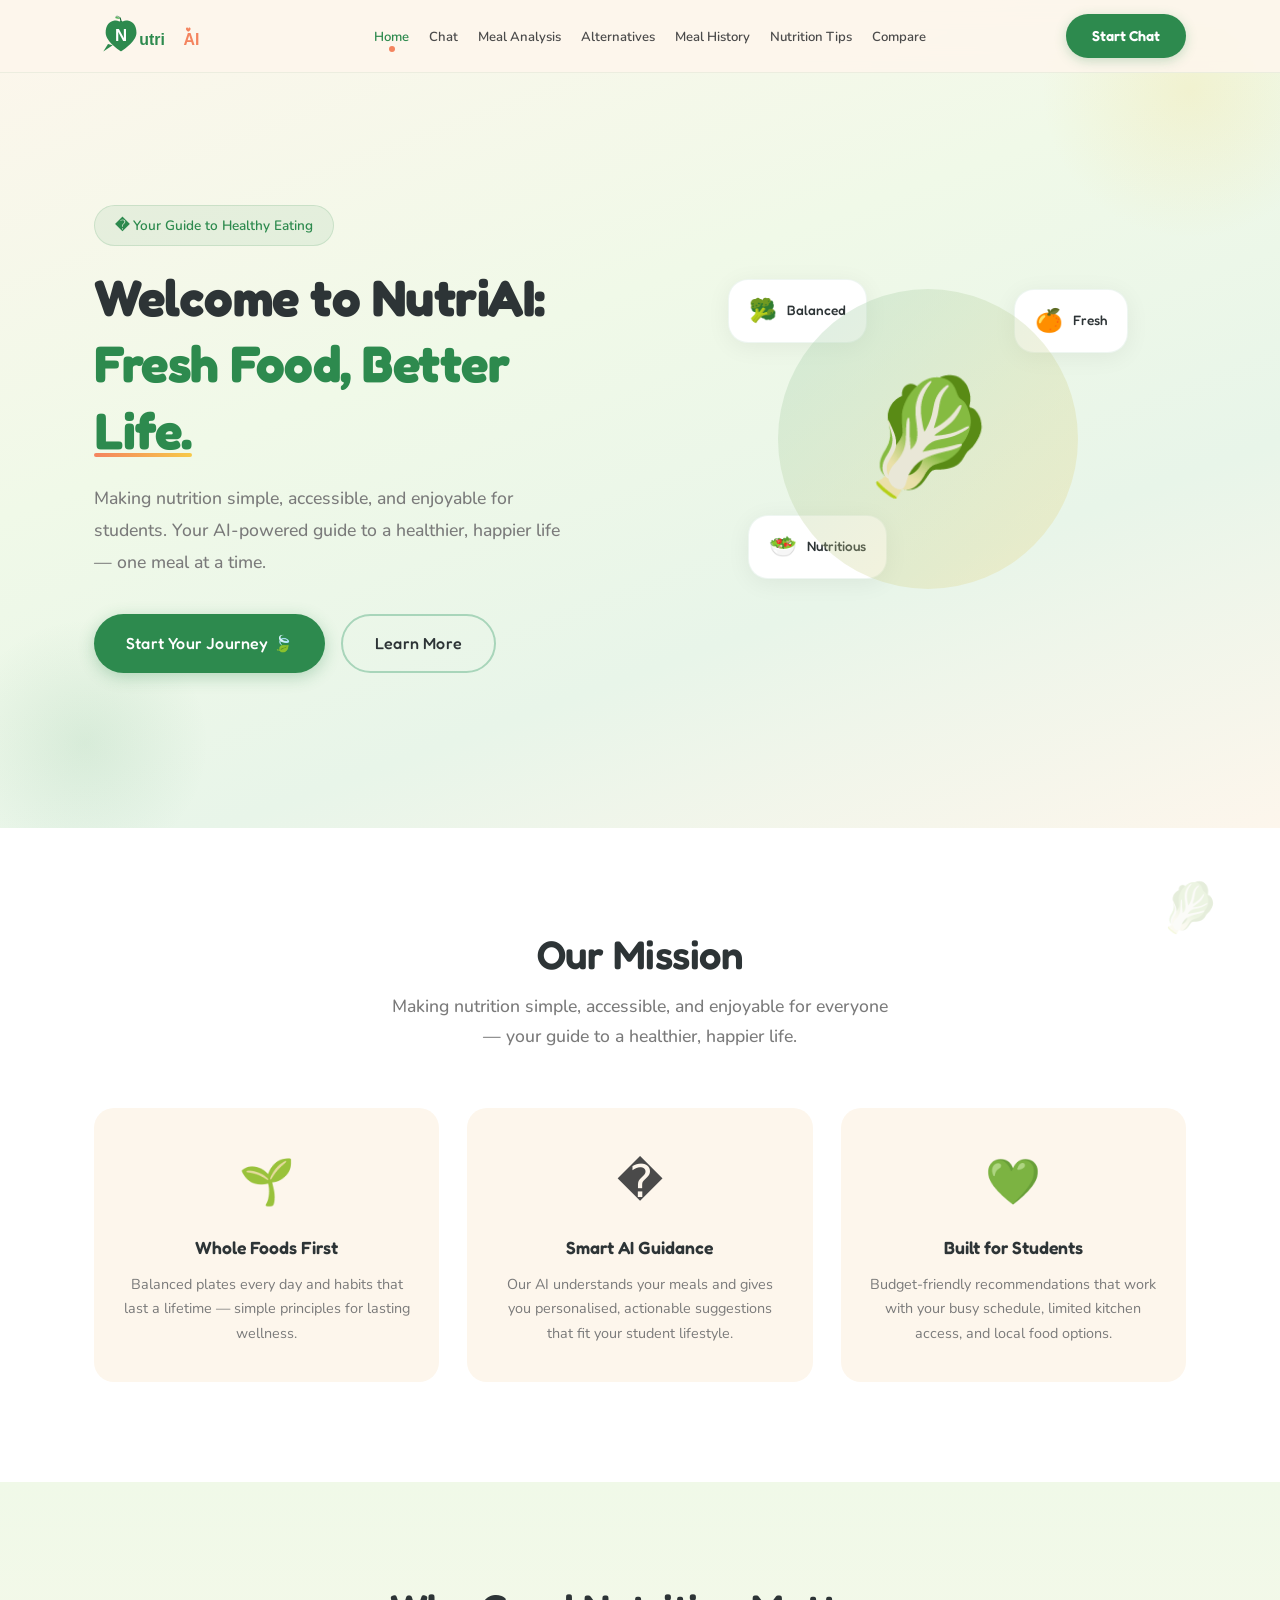
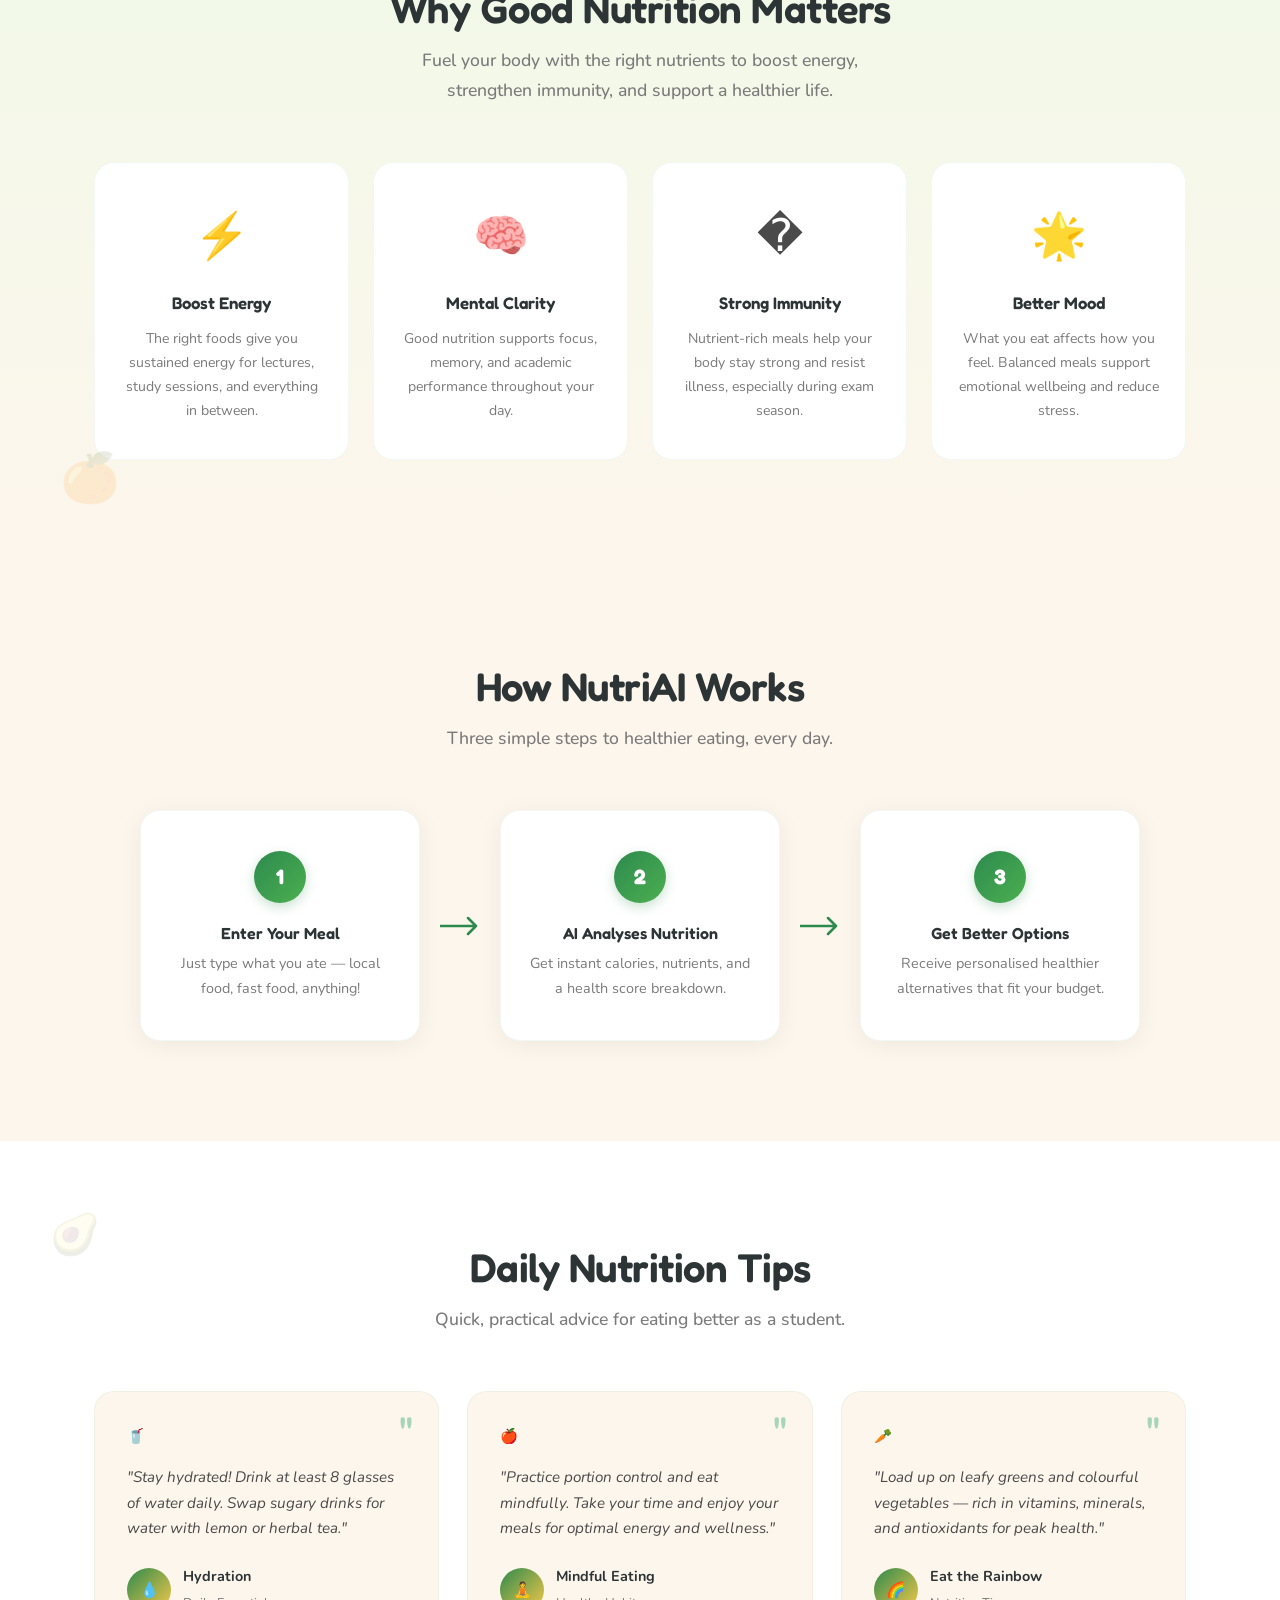
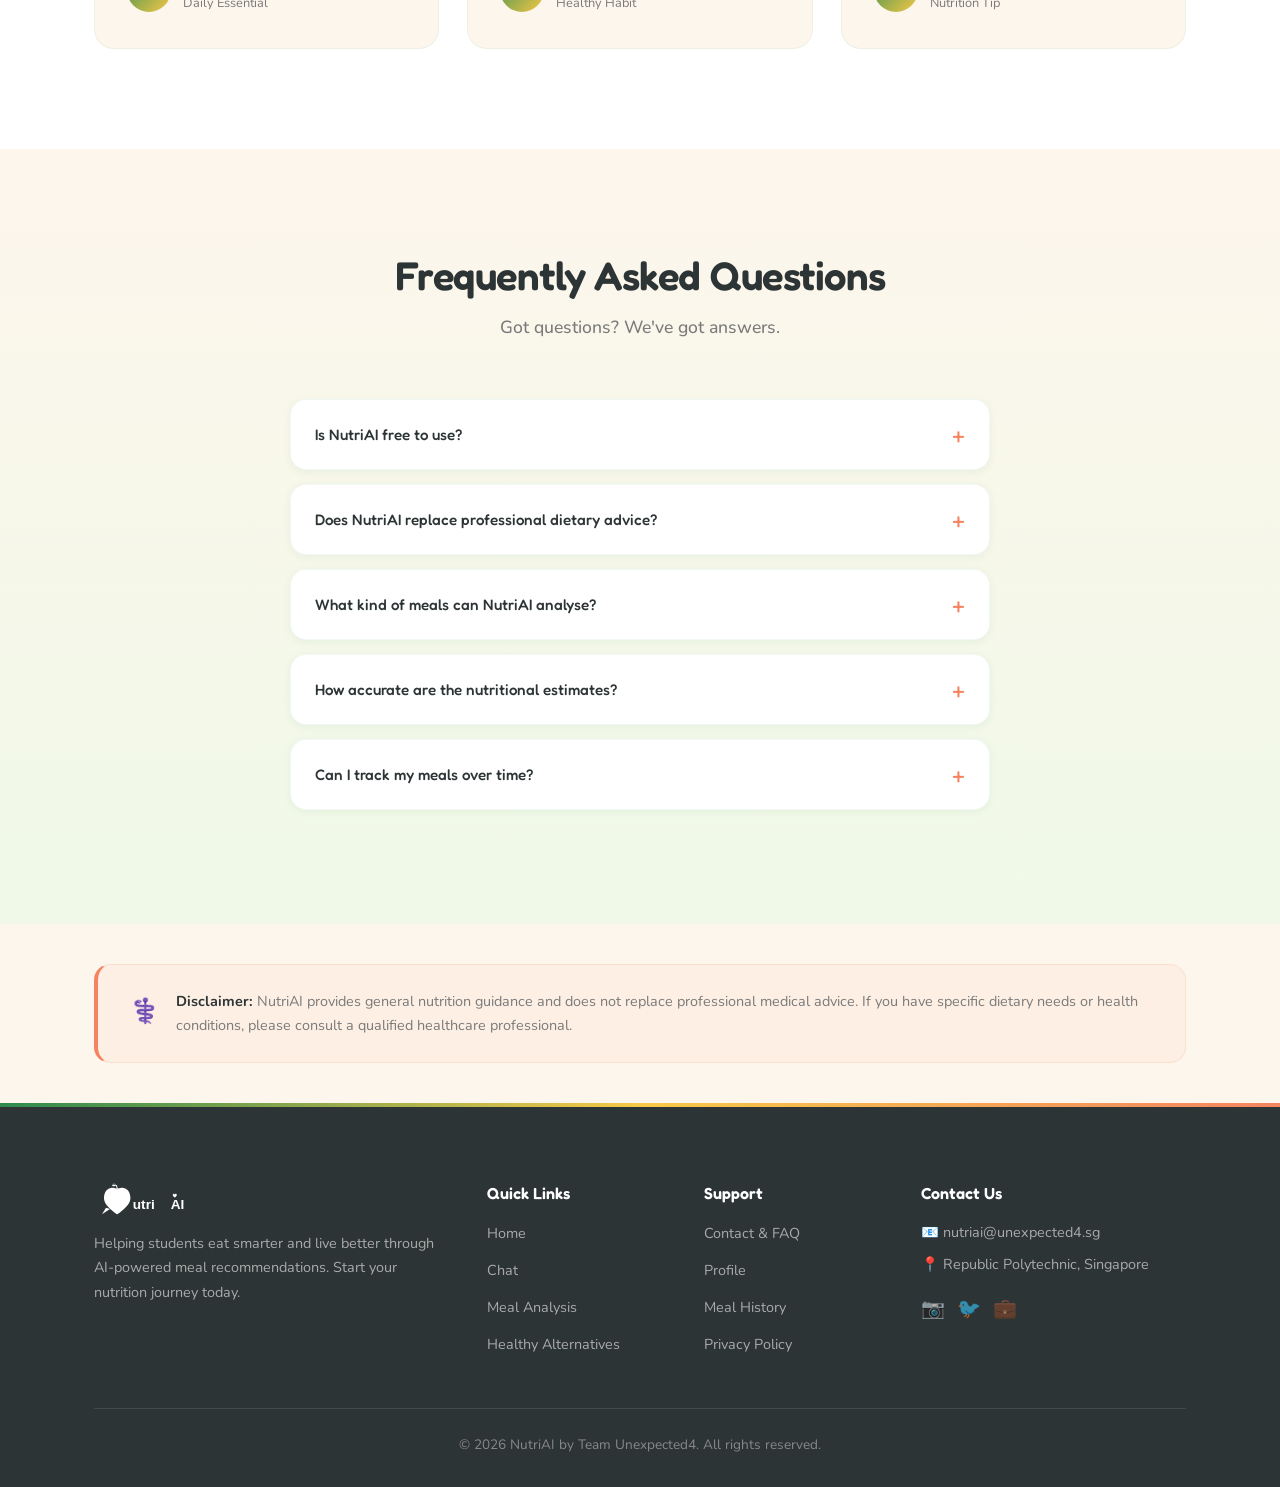
==== commit 3d1ee434: "Add nutrition tips, meal comparison, goal tracker & reorganize navigation" ====
--- a/index.html
+++ b/index.html
@@ -3,10 +3,10 @@
 <head>
     <meta charset="UTF-8">
     <meta name="viewport" content="width=device-width, initial-scale=1.0">
-    <title>NutriAI – Eat Smarter, Live Better</title>
+    <title>NutriAI – Your Guide to Healthy Eating</title>
     <link rel="preconnect" href="https://fonts.googleapis.com">
     <link rel="preconnect" href="https://fonts.gstatic.com" crossorigin>
-    <link href="https://fonts.googleapis.com/css2?family=Poppins:wght@400;500;600;700&family=Inter:wght@300;400;500;600&display=swap" rel="stylesheet">
+    <link href="https://fonts.googleapis.com/css2?family=Fredoka:wght@400;500;600;700&family=Nunito:wght@400;500;600;700&family=Poppins:wght@400;500;600;700&family=Inter:wght@300;400;500;600&display=swap" rel="stylesheet">
     <link rel="stylesheet" href="css/style.css">
     <link rel="stylesheet" href="css/landing.css">
 </head>
@@ -21,10 +21,10 @@
                 <li><a href="index.html" class="active">Home</a></li>
                 <li><a href="chat.html">Chat</a></li>
                 <li><a href="meal-analysis.html">Meal Analysis</a></li>
-                <li><a href="alternatives.html">Healthy Alternatives</a></li>
+                <li><a href="alternatives.html">Alternatives</a></li>
                 <li><a href="history.html">Meal History</a></li>
-                <li><a href="profile.html">Profile</a></li>
-                <li><a href="contact.html">Contact</a></li>
+                <li><a href="tips.html">Nutrition Tips</a></li>
+                <li><a href="compare.html">Compare</a></li>
             </ul>
             <a href="chat.html" class="nav-cta">Start Chat</a>
             <button class="nav-toggle" aria-label="Toggle navigation">
@@ -40,13 +40,13 @@
         <div class="hero-container">
             <div class="hero-content">
                 <div class="hero-problem">
-                    <span class="hero-badge">🎓 Built for Students</span>
-                </div>
-                <h1 class="hero-title">Eat Smarter, <span>Live Better.</span></h1>
-                <p class="hero-subtitle">Busy schedules, limited budgets, and endless fast food options make it hard for students to eat well. NutriAI uses artificial intelligence to help you understand your meals and make healthier choices — without the hassle.</p>
+                    <span class="hero-badge">� Your Guide to Healthy Eating</span>
+                </div>
+                <h1 class="hero-title">Welcome to NutriAI: <span>Fresh Food, Better Life.</span></h1>
+                <p class="hero-subtitle">Making nutrition simple, accessible, and enjoyable for students. Your AI-powered guide to a healthier, happier life — one meal at a time.</p>
                 <div class="hero-buttons">
-                    <a href="chat.html" class="btn btn-primary">Start Chat</a>
-                    <a href="#features" class="btn btn-secondary">Learn More</a>
+                    <a href="chat.html" class="btn btn-primary">Start Your Journey 🍃</a>
+                    <a href="#mission" class="btn btn-secondary">Learn More</a>
                 </div>
             </div>
             <div class="hero-illustration">
@@ -56,162 +56,162 @@
                         <span class="card-text">Balanced</span>
                     </div>
                     <div class="floating-card card-2">
-                        <span class="card-icon">🤖</span>
-                        <span class="card-text">AI Powered</span>
+                        <span class="card-icon">🍊</span>
+                        <span class="card-text">Fresh</span>
                     </div>
                     <div class="floating-card card-3">
-                        <span class="card-icon">📊</span>
-                        <span class="card-text">Tracked</span>
+                        <span class="card-icon">🥗</span>
+                        <span class="card-text">Nutritious</span>
                     </div>
                     <div class="hero-circle"></div>
                     <div class="hero-plate">
-                        <span class="plate-emoji">🍽️</span>
-                    </div>
-                </div>
-            </div>
-        </div>
-    </section>
-
-    <!-- Problem Section -->
-    <section class="problem-section" id="problem">
-        <div class="container">
-            <div class="section-header">
-                <h2>The Problem We Solve</h2>
-                <p>Students face unique challenges when it comes to healthy eating.</p>
+                        <span class="plate-emoji">🥬</span>
+                    </div>
+                </div>
+            </div>
+        </div>
+    </section>
+
+    <!-- Mission Section -->
+    <section class="problem-section" id="mission">
+        <div class="container">
+            <div class="section-header">
+                <h2>Our Mission</h2>
+                <p>Making nutrition simple, accessible, and enjoyable for everyone — your guide to a healthier, happier life.</p>
             </div>
             <div class="problem-grid">
                 <div class="problem-card">
-                    <div class="problem-icon">⏰</div>
-                    <h3>Busy Schedules</h3>
-                    <p>Between lectures, assignments, and part-time jobs, students often resort to the quickest and cheapest meal options available.</p>
+                    <div class="problem-icon">🌱</div>
+                    <h3>Whole Foods First</h3>
+                    <p>Balanced plates every day and habits that last a lifetime — simple principles for lasting wellness.</p>
                 </div>
                 <div class="problem-card">
-                    <div class="problem-icon">🍟</div>
-                    <h3>Unhealthy Eating Habits</h3>
-                    <p>Fast food, instant noodles, and sugary snacks become daily staples when convenience is prioritised over nutrition.</p>
+                    <div class="problem-icon">�</div>
+                    <h3>Smart AI Guidance</h3>
+                    <p>Our AI understands your meals and gives you personalised, actionable suggestions that fit your student lifestyle.</p>
                 </div>
                 <div class="problem-card">
-                    <div class="problem-icon">❓</div>
-                    <h3>Lack of Nutrition Awareness</h3>
-                    <p>Most students don't know the nutritional content of their meals or how to make balanced food choices on a budget.</p>
-                </div>
-            </div>
-        </div>
-    </section>
-
-    <!-- Features Section -->
+                    <div class="problem-icon">💚</div>
+                    <h3>Built for Students</h3>
+                    <p>Budget-friendly recommendations that work with your busy schedule, limited kitchen access, and local food options.</p>
+                </div>
+            </div>
+        </div>
+    </section>
+
+    <!-- Why Good Nutrition Matters -->
     <section class="features" id="features">
         <div class="container">
             <div class="section-header">
-                <h2>Why NutriAI?</h2>
-                <p>Smart features designed to help you eat healthier every day.</p>
+                <h2>Why Good Nutrition Matters</h2>
+                <p>Fuel your body with the right nutrients to boost energy, strengthen immunity, and support a healthier life.</p>
             </div>
             <div class="features-grid">
                 <div class="feature-card">
-                    <div class="feature-icon">📊</div>
-                    <h3>AI Meal Analysis</h3>
-                    <p>Analyse calories, nutrients, and overall health score of your meals instantly.</p>
+                    <div class="feature-icon">⚡</div>
+                    <h3>Boost Energy</h3>
+                    <p>The right foods give you sustained energy for lectures, study sessions, and everything in between.</p>
                 </div>
                 <div class="feature-card">
-                    <div class="feature-icon">🎯</div>
-                    <h3>Personalised Recommendations</h3>
-                    <p>Receive healthier meal suggestions tailored to your eating habits and preferences.</p>
+                    <div class="feature-icon">🧠</div>
+                    <h3>Mental Clarity</h3>
+                    <p>Good nutrition supports focus, memory, and academic performance throughout your day.</p>
                 </div>
                 <div class="feature-card">
-                    <div class="feature-icon">📈</div>
-                    <h3>Meal Tracking</h3>
-                    <p>Track your eating habits over time and see your progress towards healthier choices.</p>
+                    <div class="feature-icon">�️</div>
+                    <h3>Strong Immunity</h3>
+                    <p>Nutrient-rich meals help your body stay strong and resist illness, especially during exam season.</p>
                 </div>
                 <div class="feature-card">
-                    <div class="feature-icon">💡</div>
-                    <h3>Smart Nutrition Insights</h3>
-                    <p>Learn how to improve your diet with simple, actionable tips powered by AI.</p>
-                </div>
-            </div>
-        </div>
-    </section>
-
-    <!-- How It Works -->
-    <section class="how-it-works">
-        <div class="container">
-            <div class="section-header">
-                <h2>How It Works</h2>
-                <p>Three simple steps to healthier eating.</p>
+                    <div class="feature-icon">🌟</div>
+                    <h3>Better Mood</h3>
+                    <p>What you eat affects how you feel. Balanced meals support emotional wellbeing and reduce stress.</p>
+                </div>
+            </div>
+        </div>
+    </section>
+
+    <!-- Features of NutriAI -->
+    <section class="how-it-works" id="how-it-works">
+        <div class="container">
+            <div class="section-header">
+                <h2>How NutriAI Works</h2>
+                <p>Three simple steps to healthier eating, every day.</p>
             </div>
             <div class="steps">
                 <div class="step">
                     <div class="step-number">1</div>
                     <div class="step-content">
                         <h3>Enter Your Meal</h3>
-                        <p>Tell NutriAI what you ate today.</p>
+                        <p>Just type what you ate — local food, fast food, anything!</p>
                     </div>
                 </div>
                 <div class="step-connector">
                     <svg width="40" height="24" viewBox="0 0 40 24" fill="none">
-                        <path d="M0 12H36M36 12L28 4M36 12L28 20" stroke="#31B81C" stroke-width="2" stroke-linecap="round"/>
+                        <path d="M0 12H36M36 12L28 4M36 12L28 20" stroke="#2d8a4e" stroke-width="2.5" stroke-linecap="round"/>
                     </svg>
                 </div>
                 <div class="step">
                     <div class="step-number">2</div>
                     <div class="step-content">
                         <h3>AI Analyses Nutrition</h3>
-                        <p>Our AI breaks down calories, nutrients, and health score.</p>
+                        <p>Get instant calories, nutrients, and a health score breakdown.</p>
                     </div>
                 </div>
                 <div class="step-connector">
                     <svg width="40" height="24" viewBox="0 0 40 24" fill="none">
-                        <path d="M0 12H36M36 12L28 4M36 12L28 20" stroke="#31B81C" stroke-width="2" stroke-linecap="round"/>
+                        <path d="M0 12H36M36 12L28 4M36 12L28 20" stroke="#2d8a4e" stroke-width="2.5" stroke-linecap="round"/>
                     </svg>
                 </div>
                 <div class="step">
                     <div class="step-number">3</div>
                     <div class="step-content">
-                        <h3>Receive Healthier Alternatives</h3>
-                        <p>Get personalised suggestions for better meals.</p>
-                    </div>
-                </div>
-            </div>
-        </div>
-    </section>
-
-    <!-- Testimonials -->
+                        <h3>Get Better Options</h3>
+                        <p>Receive personalised healthier alternatives that fit your budget.</p>
+                    </div>
+                </div>
+            </div>
+        </div>
+    </section>
+
+    <!-- Daily Nutrition Tips -->
     <section class="testimonials">
         <div class="container">
             <div class="section-header">
-                <h2>What Students Say</h2>
-                <p>Real feedback from our users.</p>
+                <h2>Daily Nutrition Tips</h2>
+                <p>Quick, practical advice for eating better as a student.</p>
             </div>
             <div class="testimonials-grid">
                 <div class="testimonial-card">
-                    <div class="testimonial-stars">⭐⭐⭐⭐⭐</div>
-                    <p>"NutriAI helped me realise how unhealthy my daily meals were. Now I make better choices without spending more!"</p>
+                    <div class="testimonial-stars">🥤</div>
+                    <p>"Stay hydrated! Drink at least 8 glasses of water daily. Swap sugary drinks for water with lemon or herbal tea."</p>
                     <div class="testimonial-author">
-                        <div class="author-avatar">A</div>
+                        <div class="author-avatar">💧</div>
                         <div class="author-info">
-                            <strong>Amirah</strong>
-                            <span>Poly Student, Year 2</span>
+                            <strong>Hydration</strong>
+                            <span>Daily Essential</span>
                         </div>
                     </div>
                 </div>
                 <div class="testimonial-card">
-                    <div class="testimonial-stars">⭐⭐⭐⭐⭐</div>
-                    <p>"I love how easy it is to just type what I ate and get instant feedback. The meal alternatives are really practical."</p>
+                    <div class="testimonial-stars">🍎</div>
+                    <p>"Practice portion control and eat mindfully. Take your time and enjoy your meals for optimal energy and wellness."</p>
                     <div class="testimonial-author">
-                        <div class="author-avatar">J</div>
+                        <div class="author-avatar">🧘</div>
                         <div class="author-info">
-                            <strong>Jason</strong>
-                            <span>University Student</span>
+                            <strong>Mindful Eating</strong>
+                            <span>Healthy Habit</span>
                         </div>
                     </div>
                 </div>
                 <div class="testimonial-card">
-                    <div class="testimonial-stars">⭐⭐⭐⭐⭐</div>
-                    <p>"The tracking feature keeps me accountable. I've been eating way better since I started using NutriAI."</p>
+                    <div class="testimonial-stars">🥕</div>
+                    <p>"Load up on leafy greens and colourful vegetables — rich in vitamins, minerals, and antioxidants for peak health."</p>
                     <div class="testimonial-author">
-                        <div class="author-avatar">S</div>
+                        <div class="author-avatar">🌈</div>
                         <div class="author-info">
-                            <strong>Sarah</strong>
-                            <span>Young Professional</span>
+                            <strong>Eat the Rainbow</strong>
+                            <span>Nutrition Tip</span>
                         </div>
                     </div>
                 </div>
@@ -294,7 +294,7 @@
                     <div class="footer-logo">
                         <img src="images/logo.svg" alt="NutriAI Logo" class="logo-img footer-logo-img">
                     </div>
-                    <p>Helping students eat smarter and live better through AI-powered meal recommendations.</p>
+                    <p>Helping students eat smarter and live better through AI-powered meal recommendations. Start your nutrition journey today.</p>
                 </div>
                 <div class="footer-links">
                     <h4>Quick Links</h4>
--- a/css/style.css
+++ b/css/style.css
@@ -1,67 +1,84 @@
 /* ============================
    NutriAI - Global Styles
+   Inspired by fresh, nature-themed design
    ============================ */
 
+@import url('https://fonts.googleapis.com/css2?family=Fredoka:wght@400;500;600;700&family=Nunito:wght@400;500;600;700&display=swap');
+
 :root {
-    --primary-green: #31B81C;
-    --ai-blue: #1DB8D8;
-    --accent-orange: #FF7A1A;
-    --white: #FFFFFF;
-    --light-grey: #F5F7F8;
-    --dark-grey: #333333;
-    --shadow-sm: 0 2px 8px rgba(0, 0, 0, 0.06);
-    --shadow-md: 0 4px 16px rgba(0, 0, 0, 0.08);
-    --shadow-lg: 0 8px 32px rgba(0, 0, 0, 0.1);
-    --radius-sm: 8px;
-    --radius-md: 12px;
-    --radius-lg: 16px;
-    --radius-xl: 24px;
+    --primary-green: #2d8a4e;
+    --primary-green-light: #4caf50;
+    --secondary-green: #a8d5ba;
+    --accent-orange: #f4845f;
+    --accent-yellow: #f7c948;
+    --warm-cream: #fdf6ec;
+    --warm-cream-dark: #f5ead6;
+    --white: #ffffff;
+    --light-grey: #faf8f5;
+    --dark-grey: #2d3436;
+    --text-body: #4a4a4a;
+    --text-muted: #7a7a7a;
+    --shadow-sm: 0 2px 8px rgba(45, 138, 78, 0.08);
+    --shadow-md: 0 4px 20px rgba(45, 138, 78, 0.1);
+    --shadow-lg: 0 8px 40px rgba(45, 138, 78, 0.12);
+    --shadow-card: 0 4px 24px rgba(0, 0, 0, 0.06);
+    --radius-sm: 12px;
+    --radius-md: 16px;
+    --radius-lg: 20px;
+    --radius-xl: 28px;
     --radius-full: 50px;
-    --transition: all 0.3s ease;
+    --transition: all 0.3s cubic-bezier(0.4, 0, 0.2, 1);
 }
 
 /* Dark Mode */
 body.dark-mode {
-    --white: #1a1a2e;
-    --light-grey: #16213e;
-    --dark-grey: #e0e0e0;
-    --shadow-sm: 0 2px 8px rgba(0, 0, 0, 0.2);
-    --shadow-md: 0 4px 16px rgba(0, 0, 0, 0.25);
-    --shadow-lg: 0 8px 32px rgba(0, 0, 0, 0.3);
+    --warm-cream: #1a2e1a;
+    --warm-cream-dark: #162816;
+    --white: #1e2d1e;
+    --light-grey: #1a2a1a;
+    --dark-grey: #e8f5e9;
+    --text-body: #c8e6c9;
+    --text-muted: #a5d6a7;
+    --shadow-sm: 0 2px 8px rgba(0, 0, 0, 0.3);
+    --shadow-md: 0 4px 20px rgba(0, 0, 0, 0.35);
+    --shadow-lg: 0 8px 40px rgba(0, 0, 0, 0.4);
+    --shadow-card: 0 4px 24px rgba(0, 0, 0, 0.3);
     color-scheme: dark;
 }
 
 body.dark-mode {
-    background-color: #1a1a2e;
-    color: #e0e0e0;
+    background-color: #1a2e1a;
+    color: #e8f5e9;
 }
 
 body.dark-mode .navbar {
-    background: rgba(26, 26, 46, 0.95);
+    background: rgba(26, 46, 26, 0.95);
+    border-bottom-color: rgba(76, 175, 80, 0.2);
 }
 
 body.dark-mode .nav-links a {
-    color: #bbb;
+    color: #a5d6a7;
 }
 
 body.dark-mode .nav-links a:hover,
 body.dark-mode .nav-links a.active {
-    color: var(--primary-green);
+    color: var(--accent-orange);
 }
 
 body.dark-mode .hero {
-    background: linear-gradient(135deg, #1a2e1a 0%, #1a2e3e 50%, #2e1a1a 100%);
+    background: linear-gradient(135deg, #1a2e1a 0%, #1e3a1e 50%, #2d3a1a 100%);
 }
 
 body.dark-mode .feature-card,
 body.dark-mode .step,
 body.dark-mode .testimonial-card,
 body.dark-mode .faq-item {
-    background: #16213e;
+    background: #1e3a1e;
+    border-color: rgba(76, 175, 80, 0.2);
 }
 
 body.dark-mode .feature-card:hover {
-    background: #1a2740;
+    background: #264026;
 }
 
 body.dark-mode .section-header p,
@@ -69,62 +86,62 @@
 body.dark-mode .step-content p,
 body.dark-mode .testimonial-card > p,
 body.dark-mode .faq-answer p {
-    color: #aaa;
+    color: #a5d6a7;
 }
 
 body.dark-mode .faq-question {
-    color: #e0e0e0;
+    color: #e8f5e9;
 }
 
 body.dark-mode .floating-card {
-    background: #16213e;
+    background: #1e3a1e;
 }
 
 body.dark-mode .floating-card .card-text {
-    color: #e0e0e0;
+    color: #e8f5e9;
 }
 
 body.dark-mode .footer {
-    background: #0f0f1a;
+    background: #0f1a0f;
 }
 
 body.dark-mode .form-input {
-    background: #1a2740;
-    border-color: #2a3a5e;
-    color: #e0e0e0;
+    background: #1e3a1e;
+    border-color: rgba(76, 175, 80, 0.3);
+    color: #e8f5e9;
 }
 
 body.dark-mode .form-input:focus {
     border-color: var(--primary-green);
-    box-shadow: 0 0 0 3px rgba(49, 184, 28, 0.15);
+    box-shadow: 0 0 0 3px rgba(76, 175, 80, 0.15);
 }
 
 body.dark-mode .settings-section,
 body.dark-mode .profile-card {
-    background: #1a2740;
+    background: #1e3a1e;
 }
 
 body.dark-mode .toggle-row {
-    border-bottom-color: #2a3a5e;
+    border-bottom-color: rgba(76, 175, 80, 0.2);
 }
 
 body.dark-mode .tag {
-    background: #2a3a5e;
-    color: #ccc;
+    background: #264026;
+    color: #c8e6c9;
 }
 
 body.dark-mode .profile-stats {
-    border-top-color: #2a3a5e;
+    border-top-color: rgba(76, 175, 80, 0.2);
 }
 
 body.dark-mode .btn-secondary {
-    border-color: #444;
-    color: #e0e0e0;
+    border-color: #4caf50;
+    color: #c8e6c9;
 }
 
 body.dark-mode .btn-secondary:hover {
-    border-color: var(--primary-green);
-    color: var(--primary-green);
+    border-color: var(--accent-orange);
+    color: var(--accent-orange);
 }
 
 body.dark-mode .meal-input-card,
@@ -132,13 +149,13 @@
 body.dark-mode .info-card,
 body.dark-mode .history-empty,
 body.dark-mode .analysis-error {
-    background: #1a2740;
+    background: #1e3a1e;
 }
 
 body.dark-mode .meal-input-field {
-    background: #16213e;
-    border-color: #2a3a5e;
-    color: #e0e0e0;
+    background: #162816;
+    border-color: rgba(76, 175, 80, 0.3);
+    color: #e8f5e9;
 }
 
 body.dark-mode .meal-input-field:focus {
@@ -147,26 +164,26 @@
 
 body.dark-mode .quick-meal-chip,
 body.dark-mode .prompt-chip {
-    background: #1a2740;
-    border-color: #2a3a5e;
-    color: #bbb;
+    background: #264026;
+    border-color: rgba(76, 175, 80, 0.3);
+    color: #c8e6c9;
 }
 
 body.dark-mode .disclaimer-box {
-    background: #1a2740;
-    border-color: rgba(255, 122, 26, 0.3);
+    background: #2a3a1a;
+    border-color: rgba(244, 132, 95, 0.3);
 }
 
 body.dark-mode .disclaimer-box p {
-    color: #bbb;
+    color: #c8e6c9;
 }
 
 body.dark-mode .problem-card {
-    background: #16213e;
+    background: #1e3a1e;
 }
 
 body.dark-mode .problem-card:hover {
-    background: #1a2740;
+    background: #264026;
 }
 
 /* Reset */
@@ -181,18 +198,19 @@
 }
 
 body {
-    font-family: 'Inter', sans-serif;
+    font-family: 'Nunito', 'Inter', sans-serif;
     font-size: 16px;
-    line-height: 1.6;
-    color: var(--dark-grey);
-    background-color: var(--white);
+    line-height: 1.7;
+    color: var(--text-body);
+    background-color: var(--warm-cream);
     overflow-x: hidden;
 }
 
 h1, h2, h3, h4, h5, h6 {
-    font-family: 'Poppins', sans-serif;
+    font-family: 'Fredoka', 'Poppins', sans-serif;
     font-weight: 600;
     line-height: 1.3;
+    color: var(--dark-grey);
 }
 
 a {
@@ -212,7 +230,7 @@
 
 /* Container */
 .container {
-    max-width: 1200px;
+    max-width: 1140px;
     margin: 0 auto;
     padding: 0 24px;
 }
@@ -220,20 +238,22 @@
 /* Section Headers */
 .section-header {
     text-align: center;
-    margin-bottom: 60px;
+    margin-bottom: 56px;
 }
 
 .section-header h2 {
-    font-size: 2.25rem;
+    font-size: 2.5rem;
     margin-bottom: 12px;
     color: var(--dark-grey);
+    letter-spacing: -0.5px;
 }
 
 .section-header p {
     font-size: 1.1rem;
-    color: #666;
+    color: var(--text-muted);
     max-width: 500px;
     margin: 0 auto;
+    font-weight: 500;
 }
 
 /* Buttons */
@@ -243,65 +263,67 @@
     justify-content: center;
     padding: 14px 32px;
     border-radius: var(--radius-full);
-    font-family: 'Poppins', sans-serif;
+    font-family: 'Fredoka', 'Poppins', sans-serif;
     font-weight: 500;
     font-size: 1rem;
     cursor: pointer;
     transition: var(--transition);
     border: none;
     gap: 8px;
+    letter-spacing: 0.2px;
 }
 
 .btn-primary {
     background-color: var(--primary-green);
     color: var(--white);
-    box-shadow: 0 4px 16px rgba(49, 184, 28, 0.3);
+    box-shadow: 0 4px 16px rgba(45, 138, 78, 0.3);
 }
 
 .btn-primary:hover {
-    background-color: #28a016;
-    transform: translateY(-2px);
-    box-shadow: 0 6px 24px rgba(49, 184, 28, 0.4);
+    background-color: #236b3e;
+    transform: translateY(-3px);
+    box-shadow: 0 8px 28px rgba(45, 138, 78, 0.4);
 }
 
 .btn-secondary {
     background-color: transparent;
     color: var(--dark-grey);
-    border: 2px solid #e0e0e0;
+    border: 2px solid var(--secondary-green);
 }
 
 .btn-secondary:hover {
     border-color: var(--primary-green);
     color: var(--primary-green);
-    transform: translateY(-2px);
+    background: rgba(45, 138, 78, 0.05);
+    transform: translateY(-3px);
 }
 
 .btn-blue {
-    background-color: var(--ai-blue);
+    background-color: #1DB8D8;
     color: var(--white);
     box-shadow: 0 4px 16px rgba(29, 184, 216, 0.3);
 }
 
 .btn-blue:hover {
     background-color: #17a2bf;
-    transform: translateY(-2px);
-    box-shadow: 0 6px 24px rgba(29, 184, 216, 0.4);
+    transform: translateY(-3px);
+    box-shadow: 0 8px 24px rgba(29, 184, 216, 0.4);
 }
 
 .btn-orange {
     background-color: var(--accent-orange);
     color: var(--white);
-    box-shadow: 0 4px 16px rgba(255, 122, 26, 0.3);
+    box-shadow: 0 4px 16px rgba(244, 132, 95, 0.3);
 }
 
 .btn-orange:hover {
-    background-color: #e56a10;
-    transform: translateY(-2px);
-    box-shadow: 0 6px 24px rgba(255, 122, 26, 0.4);
+    background-color: #e06b48;
+    transform: translateY(-3px);
+    box-shadow: 0 8px 24px rgba(244, 132, 95, 0.4);
 }
 
 .btn-sm {
-    padding: 10px 20px;
+    padding: 10px 22px;
     font-size: 0.875rem;
 }
 
@@ -316,15 +338,22 @@
     top: 0;
     left: 0;
     right: 0;
-    background: rgba(255, 255, 255, 0.95);
-    backdrop-filter: blur(10px);
+    background: rgba(253, 246, 236, 0.92);
+    backdrop-filter: blur(12px);
+    -webkit-backdrop-filter: blur(12px);
     z-index: 1000;
-    padding: 16px 0;
-    box-shadow: 0 1px 4px rgba(0, 0, 0, 0.04);
+    padding: 14px 0;
+    border-bottom: 1px solid rgba(45, 138, 78, 0.08);
+    transition: var(--transition);
+}
+
+.navbar.scrolled {
+    padding: 10px 0;
+    box-shadow: 0 2px 20px rgba(0, 0, 0, 0.06);
 }
 
 .nav-container {
-    max-width: 1200px;
+    max-width: 1140px;
     margin: 0 auto;
     padding: 0 24px;
     display: flex;
@@ -338,7 +367,7 @@
 }
 
 .logo-img {
-    height: 40px;
+    height: 42px;
     width: auto;
 }
 
@@ -353,14 +382,16 @@
 .nav-links {
     display: flex;
     align-items: center;
-    gap: 28px;
+    gap: 20px;
 }
 
 .nav-links a {
-    font-size: 0.9rem;
-    font-weight: 500;
-    color: #555;
+    font-size: 0.82rem;
+    font-weight: 600;
+    color: var(--text-body);
     position: relative;
+    font-family: 'Nunito', sans-serif;
+    white-space: nowrap;
 }
 
 .nav-links a:hover,
@@ -371,27 +402,31 @@
 .nav-links a.active::after {
     content: '';
     position: absolute;
-    bottom: -4px;
-    left: 0;
-    right: 0;
-    height: 2px;
-    background: var(--primary-green);
-    border-radius: 2px;
+    bottom: -6px;
+    left: 50%;
+    transform: translateX(-50%);
+    width: 6px;
+    height: 6px;
+    background: var(--accent-orange);
+    border-radius: 50%;
 }
 
 .nav-cta {
     background-color: var(--primary-green);
     color: var(--white);
-    padding: 10px 24px;
+    padding: 10px 26px;
     border-radius: var(--radius-full);
-    font-weight: 500;
+    font-weight: 600;
     font-size: 0.9rem;
-    box-shadow: 0 2px 8px rgba(49, 184, 28, 0.3);
+    font-family: 'Fredoka', sans-serif;
+    box-shadow: 0 3px 12px rgba(45, 138, 78, 0.25);
+    transition: var(--transition);
 }
 
 .nav-cta:hover {
-    background-color: #28a016;
-    transform: translateY(-1px);
+    background-color: #236b3e;
+    transform: translateY(-2px);
+    box-shadow: 0 6px 20px rgba(45, 138, 78, 0.35);
 }
 
 .nav-toggle {
@@ -406,7 +441,7 @@
 
 .nav-toggle span {
     width: 24px;
-    height: 2px;
+    height: 2.5px;
     background: var(--dark-grey);
     border-radius: 2px;
     transition: var(--transition);
@@ -417,6 +452,17 @@
     background: var(--dark-grey);
     color: var(--white);
     padding: 80px 0 30px;
+    position: relative;
+}
+
+.footer::before {
+    content: '';
+    position: absolute;
+    top: 0;
+    left: 0;
+    right: 0;
+    height: 4px;
+    background: linear-gradient(90deg, var(--primary-green), var(--accent-yellow), var(--accent-orange));
 }
 
 .footer-grid {
@@ -452,6 +498,7 @@
     font-size: 1rem;
     margin-bottom: 16px;
     color: var(--white);
+    font-family: 'Fredoka', sans-serif;
 }
 
 .footer-links ul li {
@@ -464,7 +511,7 @@
 }
 
 .footer-links ul li a:hover {
-    color: var(--primary-green);
+    color: var(--accent-orange);
 }
 
 .footer-contact p {
@@ -487,10 +534,11 @@
 
 .footer-social a:hover {
     opacity: 1;
+    transform: scale(1.2);
 }
 
 .footer-bottom {
-    border-top: 1px solid #444;
+    border-top: 1px solid rgba(255, 255, 255, 0.1);
     padding-top: 24px;
     text-align: center;
 }
@@ -498,6 +546,18 @@
 .footer-bottom p {
     color: #888;
     font-size: 0.85rem;
+}
+
+/* Scroll animations */
+.animate-on-scroll {
+    opacity: 0;
+    transform: translateY(24px);
+    transition: opacity 0.6s ease, transform 0.6s ease;
+}
+
+.animate-on-scroll.visible {
+    opacity: 1;
+    transform: translateY(0);
 }
 
 /* Responsive */
@@ -514,11 +574,12 @@
         top: 100%;
         left: 0;
         right: 0;
-        background: var(--white);
+        background: var(--warm-cream);
         flex-direction: column;
         padding: 24px;
         box-shadow: var(--shadow-md);
         gap: 16px;
+        border-bottom: 2px solid var(--secondary-green);
     }
 
     .nav-links.active {
@@ -534,7 +595,7 @@
     }
 
     .section-header h2 {
-        font-size: 1.75rem;
+        font-size: 1.85rem;
     }
 
     .footer-grid {
--- a/css/landing.css
+++ b/css/landing.css
@@ -1,43 +1,85 @@
 /* ============================
    Landing Page Styles
+   Fresh, nature-inspired design for students
    ============================ */
 
 /* Hero Section */
 .hero {
-    padding: 140px 0 80px;
-    background: linear-gradient(135deg, #f0fdf0 0%, #f0faff 50%, #fff7f0 100%);
-    min-height: 90vh;
-    display: flex;
-    align-items: center;
+    padding: 130px 0 80px;
+    background: linear-gradient(160deg, #fdf6ec 0%, #f0f9e8 40%, #e8f5e9 70%, #fdf6ec 100%);
+    min-height: 92vh;
+    display: flex;
+    align-items: center;
+    position: relative;
+    overflow: hidden;
+}
+
+.hero::before {
+    content: '';
+    position: absolute;
+    top: -60px;
+    right: -60px;
+    width: 300px;
+    height: 300px;
+    background: radial-gradient(circle, rgba(247, 201, 72, 0.15) 0%, transparent 70%);
+    border-radius: 50%;
+}
+
+.hero::after {
+    content: '';
+    position: absolute;
+    bottom: -40px;
+    left: -40px;
+    width: 250px;
+    height: 250px;
+    background: radial-gradient(circle, rgba(45, 138, 78, 0.1) 0%, transparent 70%);
+    border-radius: 50%;
 }
 
 .hero-container {
-    max-width: 1200px;
+    max-width: 1140px;
     margin: 0 auto;
     padding: 0 24px;
     display: grid;
     grid-template-columns: 1fr 1fr;
     gap: 60px;
     align-items: center;
+    position: relative;
+    z-index: 1;
 }
 
 .hero-title {
-    font-size: 3.5rem;
+    font-size: 3.2rem;
     font-weight: 700;
     margin-bottom: 20px;
     color: var(--dark-grey);
+    font-family: 'Fredoka', sans-serif;
+    letter-spacing: -0.5px;
 }
 
 .hero-title span {
     color: var(--primary-green);
+    position: relative;
+}
+
+.hero-title span::after {
+    content: '';
+    position: absolute;
+    bottom: 4px;
+    left: 0;
+    right: 0;
+    height: 4px;
+    background: linear-gradient(90deg, var(--accent-orange), var(--accent-yellow));
+    border-radius: 2px;
 }
 
 .hero-subtitle {
-    font-size: 1.2rem;
-    color: #666;
+    font-size: 1.1rem;
+    color: var(--text-muted);
     margin-bottom: 36px;
     line-height: 1.8;
     max-width: 480px;
+    font-weight: 500;
 }
 
 .hero-buttons {
@@ -64,9 +106,9 @@
     top: 50%;
     left: 50%;
     transform: translate(-50%, -50%);
-    width: 320px;
-    height: 320px;
-    background: linear-gradient(135deg, rgba(49, 184, 28, 0.1), rgba(29, 184, 216, 0.1));
+    width: 300px;
+    height: 300px;
+    background: linear-gradient(135deg, rgba(168, 213, 186, 0.4), rgba(247, 201, 72, 0.2));
     border-radius: 50%;
     animation: pulse 4s ease-in-out infinite;
 }
@@ -76,7 +118,7 @@
     top: 50%;
     left: 50%;
     transform: translate(-50%, -50%);
-    font-size: 8rem;
+    font-size: 7rem;
     animation: float 3s ease-in-out infinite;
 }
 
@@ -85,27 +127,28 @@
     background: var(--white);
     padding: 12px 20px;
     border-radius: var(--radius-lg);
-    box-shadow: var(--shadow-md);
-    display: flex;
-    align-items: center;
-    gap: 8px;
+    box-shadow: var(--shadow-card);
+    display: flex;
+    align-items: center;
+    gap: 10px;
     animation: float 3s ease-in-out infinite;
+    border: 1px solid rgba(45, 138, 78, 0.08);
 }
 
 .floating-card .card-icon {
-    font-size: 1.5rem;
+    font-size: 1.4rem;
 }
 
 .floating-card .card-text {
-    font-family: 'Poppins', sans-serif;
+    font-family: 'Fredoka', sans-serif;
     font-weight: 500;
     font-size: 0.85rem;
     color: var(--dark-grey);
 }
 
 .card-1 {
-    top: 40px;
-    left: 20px;
+    top: 50px;
+    left: 10px;
     animation-delay: 0s;
 }
 
@@ -116,84 +159,175 @@
 }
 
 .card-3 {
-    bottom: 60px;
-    left: 40px;
+    bottom: 70px;
+    left: 30px;
     animation-delay: 1s;
 }
 
 @keyframes float {
     0%, 100% { transform: translateY(0); }
-    50% { transform: translateY(-10px); }
+    50% { transform: translateY(-12px); }
 }
 
 @keyframes pulse {
-    0%, 100% { transform: translate(-50%, -50%) scale(1); opacity: 0.6; }
-    50% { transform: translate(-50%, -50%) scale(1.05); opacity: 0.8; }
+    0%, 100% { transform: translate(-50%, -50%) scale(1); opacity: 0.5; }
+    50% { transform: translate(-50%, -50%) scale(1.06); opacity: 0.7; }
 }
 
 /* Hero Badge */
 .hero-problem {
-    margin-bottom: 16px;
+    margin-bottom: 18px;
 }
 
 .hero-badge {
-    display: inline-block;
-    padding: 8px 18px;
-    background: rgba(49, 184, 28, 0.1);
-    border: 1px solid rgba(49, 184, 28, 0.2);
+    display: inline-flex;
+    align-items: center;
+    gap: 6px;
+    padding: 8px 20px;
+    background: rgba(45, 138, 78, 0.08);
+    border: 1.5px solid rgba(45, 138, 78, 0.15);
     border-radius: var(--radius-full);
     font-size: 0.85rem;
-    font-weight: 500;
+    font-weight: 600;
     color: var(--primary-green);
+    font-family: 'Nunito', sans-serif;
+}
+
+/* Problem Section */
+.problem-section {
+    padding: 100px 0;
+    background: var(--white);
+    position: relative;
+}
+
+.problem-section::before {
+    content: '🥬';
+    position: absolute;
+    top: 40px;
+    right: 60px;
+    font-size: 3rem;
+    opacity: 0.15;
+}
+
+.problem-grid {
+    display: grid;
+    grid-template-columns: repeat(3, 1fr);
+    gap: 28px;
+}
+
+.problem-card {
+    background: var(--warm-cream);
+    padding: 36px 28px;
+    border-radius: var(--radius-lg);
+    text-align: center;
+    transition: var(--transition);
+    border: 1.5px solid transparent;
+    position: relative;
+    overflow: hidden;
+}
+
+.problem-card::before {
+    content: '';
+    position: absolute;
+    top: 0;
+    left: 0;
+    right: 0;
+    height: 4px;
+    background: linear-gradient(90deg, var(--accent-orange), var(--accent-yellow));
+    opacity: 0;
+    transition: var(--transition);
+}
+
+.problem-card:hover {
+    transform: translateY(-6px);
+    box-shadow: var(--shadow-lg);
+    border-color: rgba(244, 132, 95, 0.2);
+}
+
+.problem-card:hover::before {
+    opacity: 1;
+}
+
+.problem-icon {
+    font-size: 2.8rem;
+    margin-bottom: 16px;
+}
+
+.problem-card h3 {
+    font-size: 1.1rem;
+    margin-bottom: 12px;
+    color: var(--dark-grey);
+    font-family: 'Fredoka', sans-serif;
+}
+
+.problem-card p {
+    font-size: 0.9rem;
+    color: var(--text-muted);
+    line-height: 1.7;
 }
 
 /* Features Section */
 .features {
     padding: 100px 0;
-    background: var(--white);
+    background: linear-gradient(180deg, #f0f9e8 0%, var(--warm-cream) 100%);
+    position: relative;
+}
+
+.features::after {
+    content: '🍊';
+    position: absolute;
+    bottom: 40px;
+    left: 60px;
+    font-size: 3rem;
+    opacity: 0.12;
 }
 
 .features-grid {
     display: grid;
     grid-template-columns: repeat(4, 1fr);
-    gap: 30px;
+    gap: 24px;
 }
 
 .feature-card {
-    background: var(--light-grey);
-    padding: 36px 28px;
+    background: var(--white);
+    padding: 36px 24px;
     border-radius: var(--radius-lg);
     text-align: center;
     transition: var(--transition);
+    border: 1.5px solid rgba(45, 138, 78, 0.06);
+    position: relative;
 }
 
 .feature-card:hover {
-    transform: translateY(-6px);
+    transform: translateY(-8px);
     box-shadow: var(--shadow-lg);
-    background: var(--white);
+    border-color: rgba(45, 138, 78, 0.15);
 }
 
 .feature-icon {
-    font-size: 2.5rem;
-    margin-bottom: 16px;
+    font-size: 2.8rem;
+    margin-bottom: 18px;
+    display: inline-block;
 }
 
 .feature-card h3 {
     font-size: 1.05rem;
     margin-bottom: 12px;
     color: var(--dark-grey);
+    font-family: 'Fredoka', sans-serif;
 }
 
 .feature-card p {
-    font-size: 0.9rem;
-    color: #666;
-    line-height: 1.6;
+    font-size: 0.88rem;
+    color: var(--text-muted);
+    line-height: 1.7;
 }
 
 /* How It Works */
 .how-it-works {
     padding: 100px 0;
-    background: var(--light-grey);
+    background: var(--warm-cream);
+    position: relative;
 }
 
 .steps {
@@ -206,73 +340,105 @@
 
 .step {
     background: var(--white);
-    padding: 40px 32px;
+    padding: 40px 28px;
     border-radius: var(--radius-lg);
     text-align: center;
-    box-shadow: var(--shadow-sm);
+    box-shadow: var(--shadow-card);
     flex: 1;
     min-width: 220px;
     max-width: 280px;
     transition: var(--transition);
+    border: 1.5px solid rgba(45, 138, 78, 0.06);
 }
 
 .step:hover {
-    transform: translateY(-4px);
+    transform: translateY(-6px);
     box-shadow: var(--shadow-md);
+    border-color: var(--secondary-green);
 }
 
 .step-number {
-    width: 48px;
-    height: 48px;
-    background: linear-gradient(135deg, var(--primary-green), var(--ai-blue));
+    width: 52px;
+    height: 52px;
+    background: linear-gradient(135deg, var(--primary-green), var(--primary-green-light));
     color: var(--white);
     border-radius: 50%;
     display: flex;
     align-items: center;
     justify-content: center;
-    font-family: 'Poppins', sans-serif;
+    font-family: 'Fredoka', sans-serif;
     font-weight: 700;
-    font-size: 1.25rem;
+    font-size: 1.3rem;
     margin: 0 auto 20px;
+    box-shadow: 0 4px 12px rgba(45, 138, 78, 0.25);
 }
 
 .step-content h3 {
     font-size: 1rem;
     margin-bottom: 8px;
+    font-family: 'Fredoka', sans-serif;
 }
 
 .step-content p {
     font-size: 0.9rem;
-    color: #666;
+    color: var(--text-muted);
 }
 
 .step-connector {
     display: flex;
     align-items: center;
+}
+
+.step-connector svg path {
+    stroke: var(--primary-green);
 }
 
 /* Testimonials */
 .testimonials {
     padding: 100px 0;
     background: var(--white);
+    position: relative;
+}
+
+.testimonials::before {
+    content: '🥑';
+    position: absolute;
+    top: 60px;
+    left: 50px;
+    font-size: 2.5rem;
+    opacity: 0.12;
 }
 
 .testimonials-grid {
     display: grid;
     grid-template-columns: repeat(3, 1fr);
-    gap: 30px;
+    gap: 28px;
 }
 
 .testimonial-card {
-    background: var(--light-grey);
+    background: var(--warm-cream);
     padding: 32px;
     border-radius: var(--radius-lg);
     transition: var(--transition);
+    border: 1.5px solid rgba(45, 138, 78, 0.06);
+    position: relative;
+}
+
+.testimonial-card::before {
+    content: '"';
+    position: absolute;
+    top: 16px;
+    right: 24px;
+    font-size: 3rem;
+    color: var(--secondary-green);
+    font-family: 'Fredoka', sans-serif;
+    line-height: 1;
 }
 
 .testimonial-card:hover {
     transform: translateY(-4px);
     box-shadow: var(--shadow-md);
+    border-color: var(--secondary-green);
 }
 
 .testimonial-stars {
@@ -282,9 +448,9 @@
 
 .testimonial-card > p {
     font-size: 0.95rem;
-    color: #555;
+    color: var(--text-body);
     line-height: 1.7;
-    margin-bottom: 20px;
+    margin-bottom: 22px;
     font-style: italic;
 }
 
@@ -295,32 +461,34 @@
 }
 
 .author-avatar {
-    width: 40px;
-    height: 40px;
-    background: linear-gradient(135deg, var(--primary-green), var(--ai-blue));
+    width: 44px;
+    height: 44px;
+    background: linear-gradient(135deg, var(--primary-green), var(--accent-yellow));
     color: var(--white);
     border-radius: 50%;
     display: flex;
     align-items: center;
     justify-content: center;
-    font-weight: 600;
-    font-size: 0.9rem;
+    font-weight: 700;
+    font-size: 0.95rem;
+    font-family: 'Fredoka', sans-serif;
 }
 
 .author-info strong {
     display: block;
     font-size: 0.9rem;
+    color: var(--dark-grey);
 }
 
 .author-info span {
     font-size: 0.8rem;
-    color: #888;
+    color: var(--text-muted);
 }
 
 /* FAQ */
 .faq {
     padding: 100px 0;
-    background: var(--light-grey);
+    background: linear-gradient(180deg, var(--warm-cream) 0%, #f0f9e8 100%);
 }
 
 .faq-list {
@@ -331,9 +499,20 @@
 .faq-item {
     background: var(--white);
     border-radius: var(--radius-md);
-    margin-bottom: 12px;
+    margin-bottom: 14px;
     overflow: hidden;
     box-shadow: var(--shadow-sm);
+    border: 1.5px solid rgba(45, 138, 78, 0.06);
+    transition: var(--transition);
+}
+
+.faq-item:hover {
+    border-color: var(--secondary-green);
+}
+
+.faq-item.active {
+    border-color: var(--primary-green);
+    box-shadow: var(--shadow-md);
 }
 
 .faq-question {
@@ -345,7 +524,7 @@
     background: none;
     border: none;
     cursor: pointer;
-    font-family: 'Poppins', sans-serif;
+    font-family: 'Fredoka', sans-serif;
     font-weight: 500;
     font-size: 0.95rem;
     color: var(--dark-grey);
@@ -359,8 +538,8 @@
 
 .faq-toggle {
     font-size: 1.5rem;
-    font-weight: 300;
-    color: var(--primary-green);
+    font-weight: 400;
+    color: var(--accent-orange);
     transition: var(--transition);
 }
 
@@ -381,8 +560,41 @@
 
 .faq-answer p {
     font-size: 0.9rem;
-    color: #666;
+    color: var(--text-muted);
     line-height: 1.7;
+}
+
+/* Disclaimer Section */
+.disclaimer-section {
+    padding: 40px 0;
+    background: var(--warm-cream);
+}
+
+.disclaimer-box {
+    display: flex;
+    align-items: flex-start;
+    gap: 16px;
+    padding: 24px 32px;
+    background: rgba(244, 132, 95, 0.06);
+    border: 1.5px solid rgba(244, 132, 95, 0.15);
+    border-radius: var(--radius-md);
+    border-left: 4px solid var(--accent-orange);
+}
+
+.disclaimer-icon {
+    font-size: 1.5rem;
+    flex-shrink: 0;
+    margin-top: 2px;
+}
+
+.disclaimer-box p {
+    font-size: 0.9rem;
+    color: var(--text-muted);
+    line-height: 1.7;
+}
+
+.disclaimer-box p strong {
+    color: var(--dark-grey);
 }
 
 /* Responsive */
@@ -420,7 +632,7 @@
     }
 
     .hero-title {
-        font-size: 2.25rem;
+        font-size: 2.2rem;
     }
 
     .hero-subtitle {
@@ -443,90 +655,6 @@
         max-width: 100%;
     }
 
-    .problem-grid {
-        grid-template-columns: 1fr;
-    }
-}
-
-/* Problem Section */
-.problem-section {
-    padding: 100px 0;
-    background: var(--white);
-}
-
-.problem-grid {
-    display: grid;
-    grid-template-columns: repeat(3, 1fr);
-    gap: 30px;
-}
-
-.problem-card {
-    background: var(--light-grey);
-    padding: 36px 28px;
-    border-radius: var(--radius-lg);
-    text-align: center;
-    transition: var(--transition);
-    border-top: 3px solid transparent;
-}
-
-.problem-card:hover {
-    transform: translateY(-6px);
-    box-shadow: var(--shadow-lg);
-    background: var(--white);
-    border-top-color: var(--accent-orange);
-}
-
-.problem-icon {
-    font-size: 2.5rem;
-    margin-bottom: 16px;
-}
-
-.problem-card h3 {
-    font-size: 1.05rem;
-    margin-bottom: 12px;
-    color: var(--dark-grey);
-}
-
-.problem-card p {
-    font-size: 0.9rem;
-    color: #666;
-    line-height: 1.6;
-}
-
-/* Disclaimer Section */
-.disclaimer-section {
-    padding: 40px 0;
-    background: var(--white);
-}
-
-.disclaimer-box {
-    display: flex;
-    align-items: flex-start;
-    gap: 16px;
-    padding: 24px 32px;
-    background: #fff8f0;
-    border: 1px solid rgba(255, 122, 26, 0.2);
-    border-radius: var(--radius-md);
-    border-left: 4px solid var(--accent-orange);
-}
-
-.disclaimer-icon {
-    font-size: 1.5rem;
-    flex-shrink: 0;
-    margin-top: 2px;
-}
-
-.disclaimer-box p {
-    font-size: 0.9rem;
-    color: #555;
-    line-height: 1.7;
-}
-
-.disclaimer-box p strong {
-    color: var(--dark-grey);
-}
-
-@media (max-width: 768px) {
     .problem-grid {
         grid-template-columns: 1fr;
     }
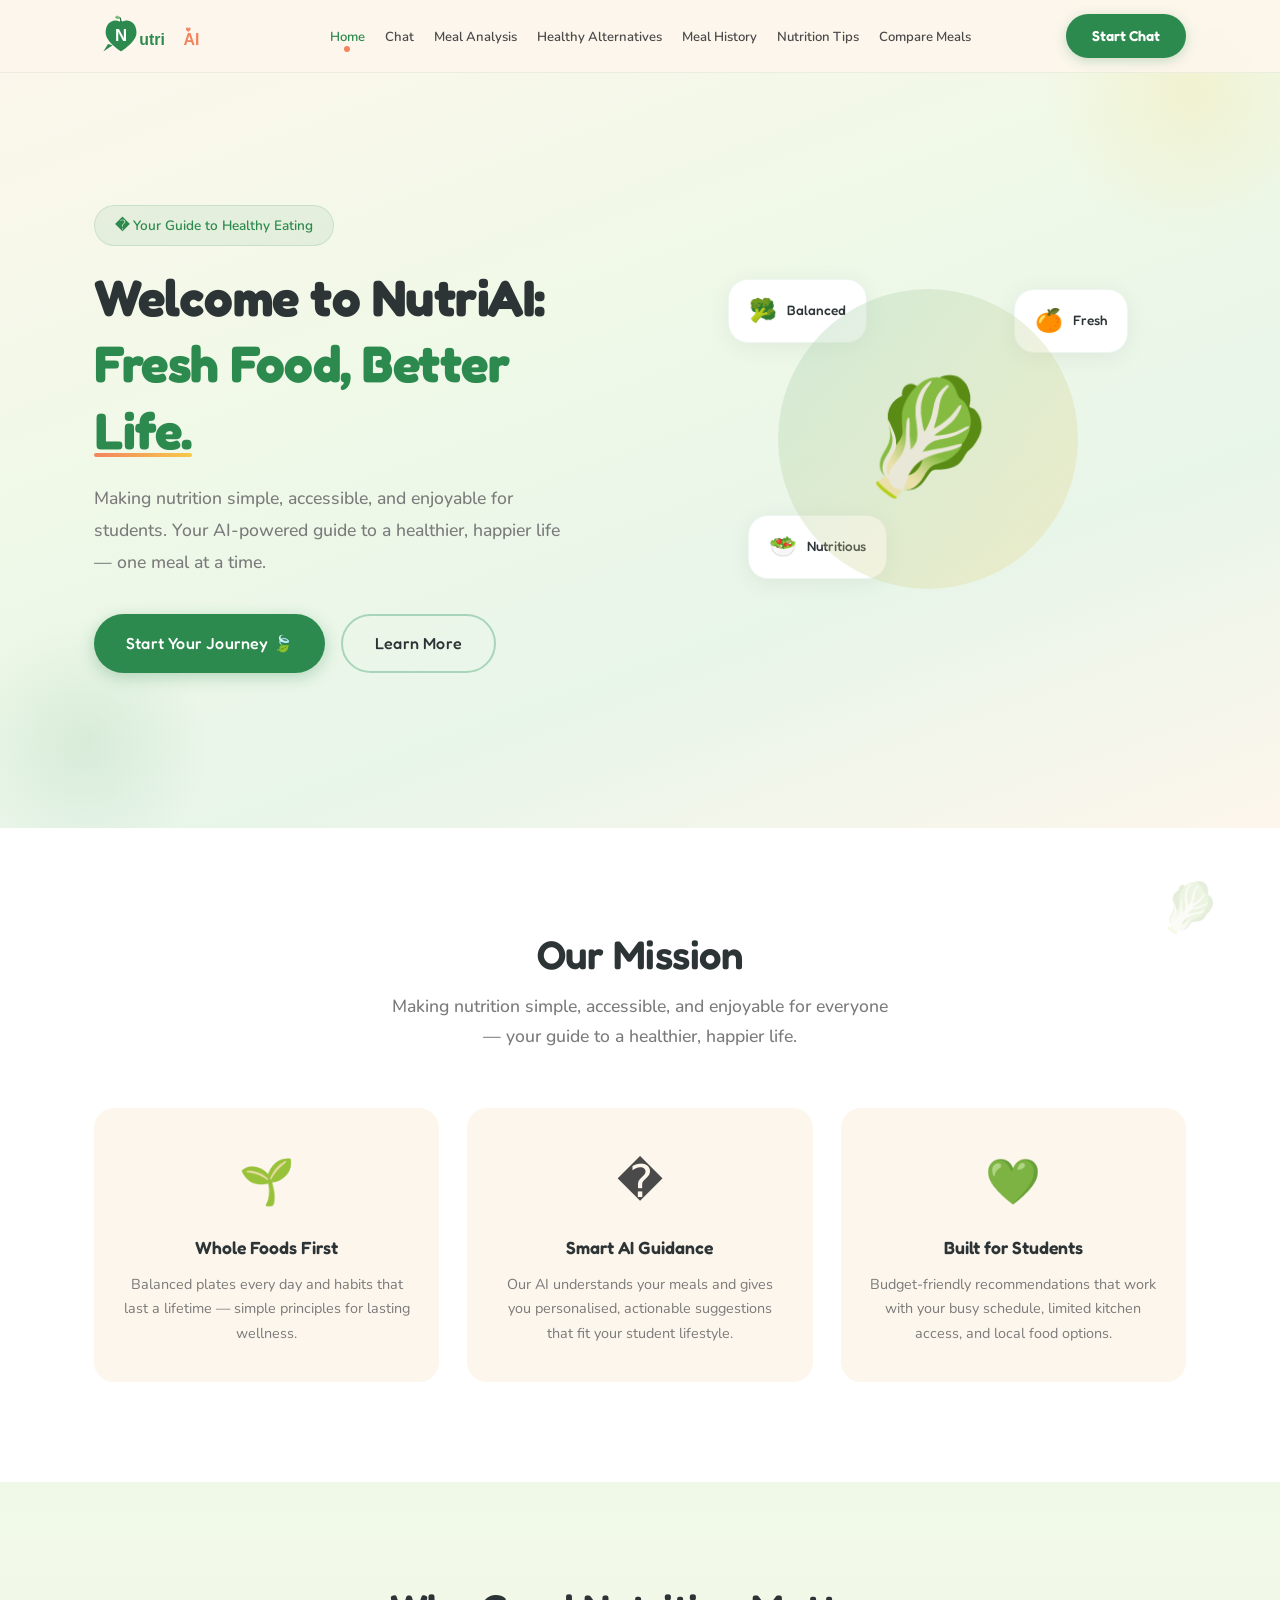
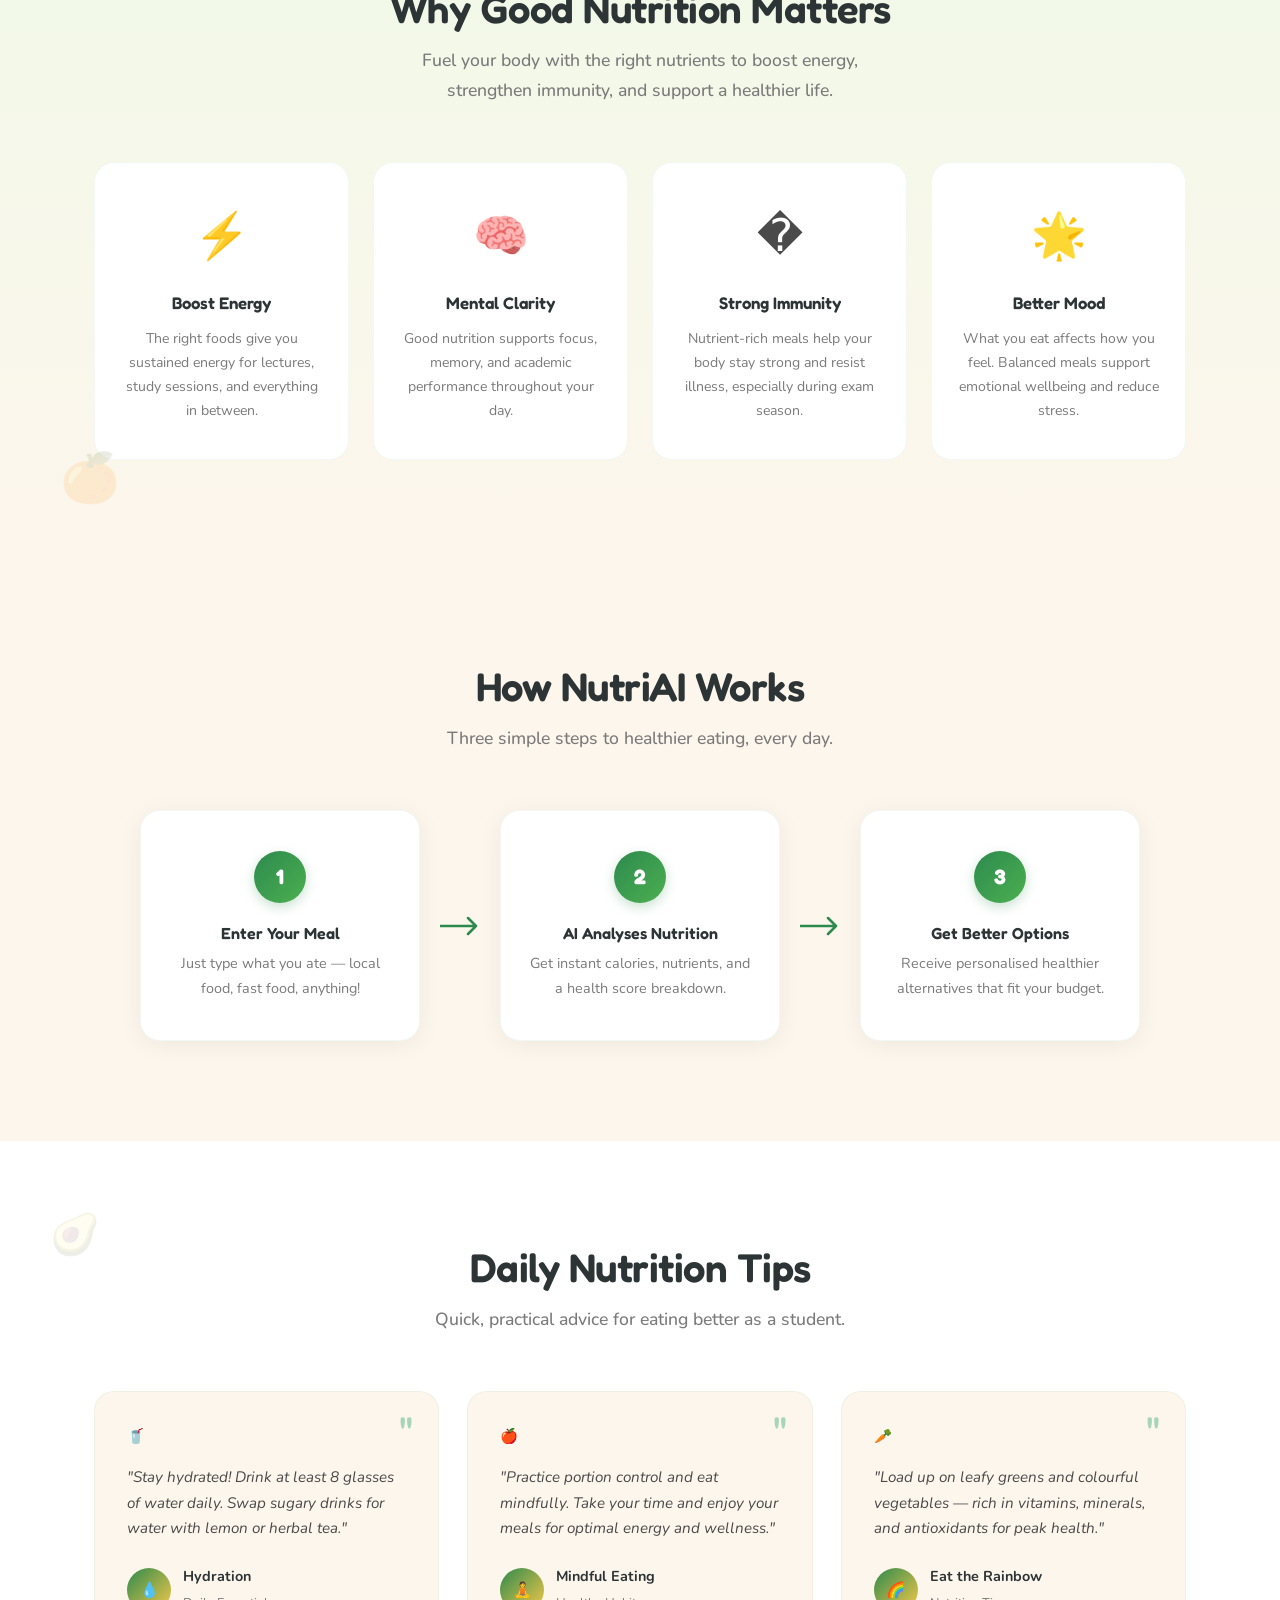
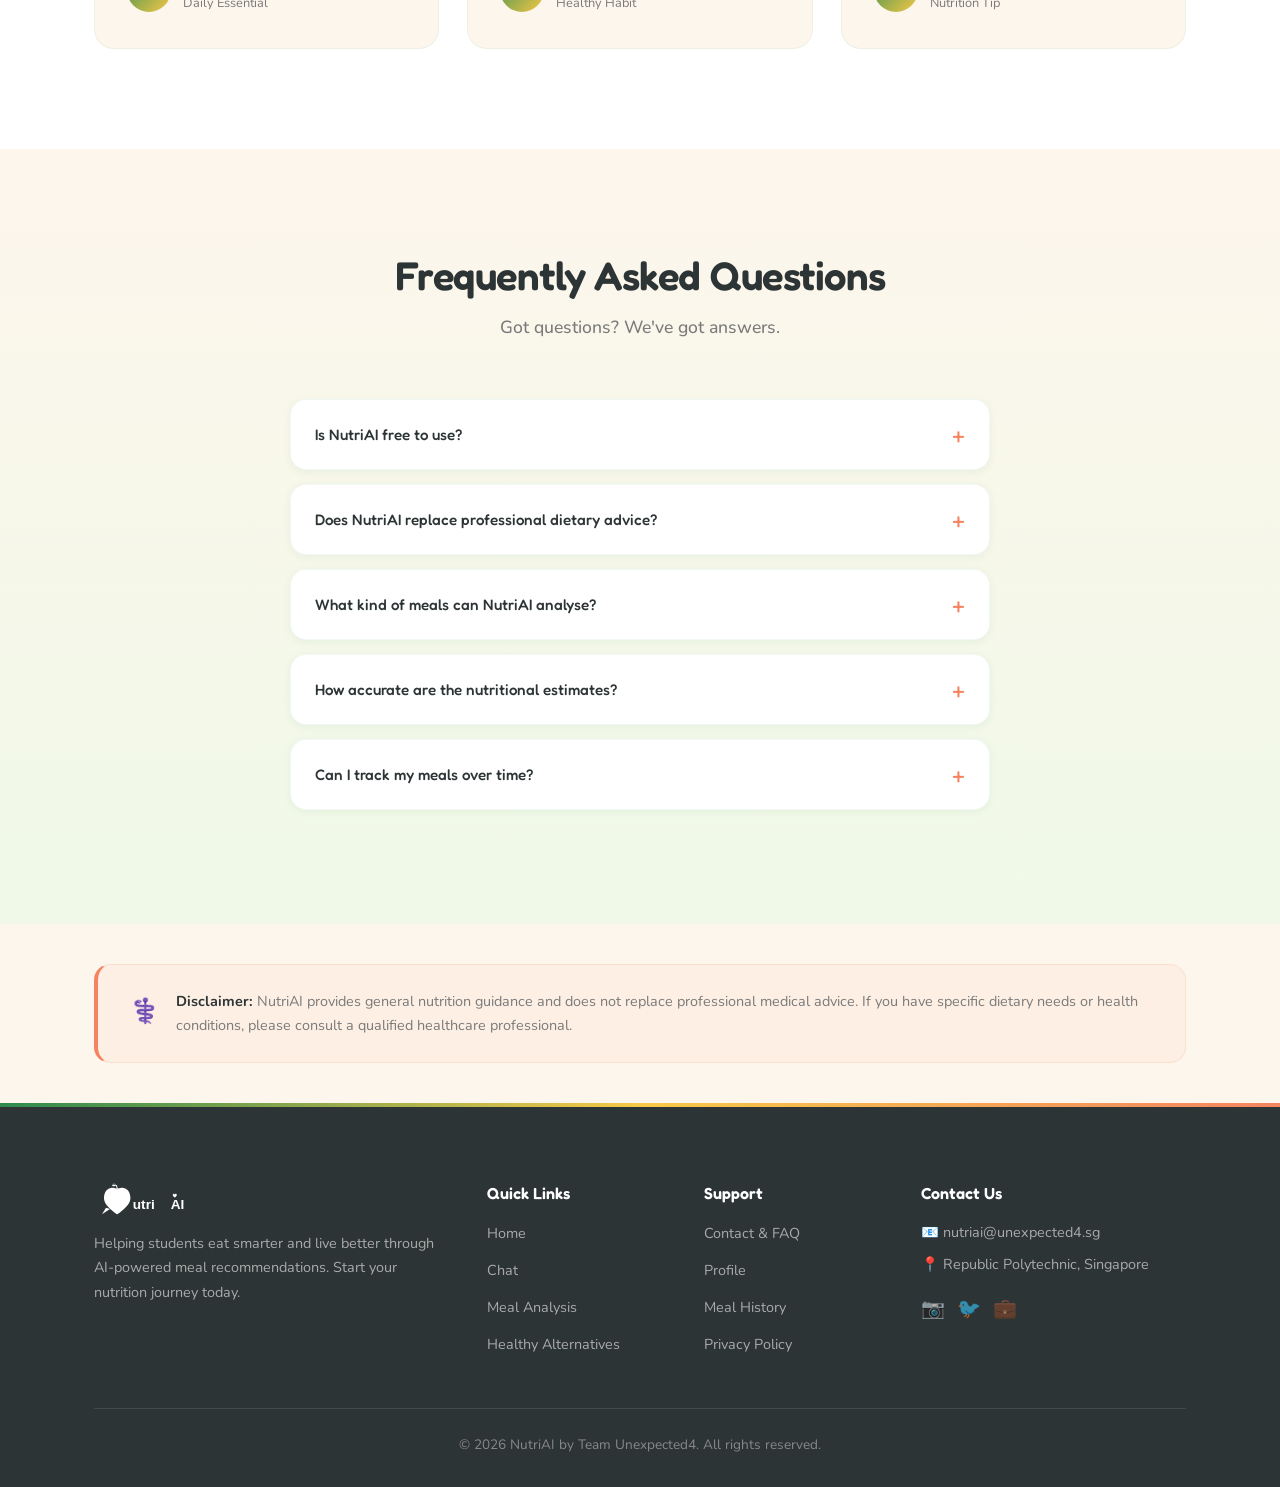
==== commit a5a49a67: "Update UI: navigation, chat sidebar, meal analysis gauge, and tip filters" ====
--- a/index.html
+++ b/index.html
@@ -21,10 +21,10 @@
                 <li><a href="index.html" class="active">Home</a></li>
                 <li><a href="chat.html">Chat</a></li>
                 <li><a href="meal-analysis.html">Meal Analysis</a></li>
-                <li><a href="alternatives.html">Alternatives</a></li>
+                <li><a href="alternatives.html">Healthy Alternatives</a></li>
                 <li><a href="history.html">Meal History</a></li>
                 <li><a href="tips.html">Nutrition Tips</a></li>
-                <li><a href="compare.html">Compare</a></li>
+                <li><a href="compare.html">Compare Meals</a></li>
             </ul>
             <a href="chat.html" class="nav-cta">Start Chat</a>
             <button class="nav-toggle" aria-label="Toggle navigation">
--- a/css/style.css
+++ b/css/style.css
@@ -148,7 +148,8 @@
 body.dark-mode .contact-form-card,
 body.dark-mode .info-card,
 body.dark-mode .history-empty,
-body.dark-mode .analysis-error {
+body.dark-mode .analysis-error,
+body.dark-mode .health-score-gauge {
     background: #1e3a1e;
 }
 
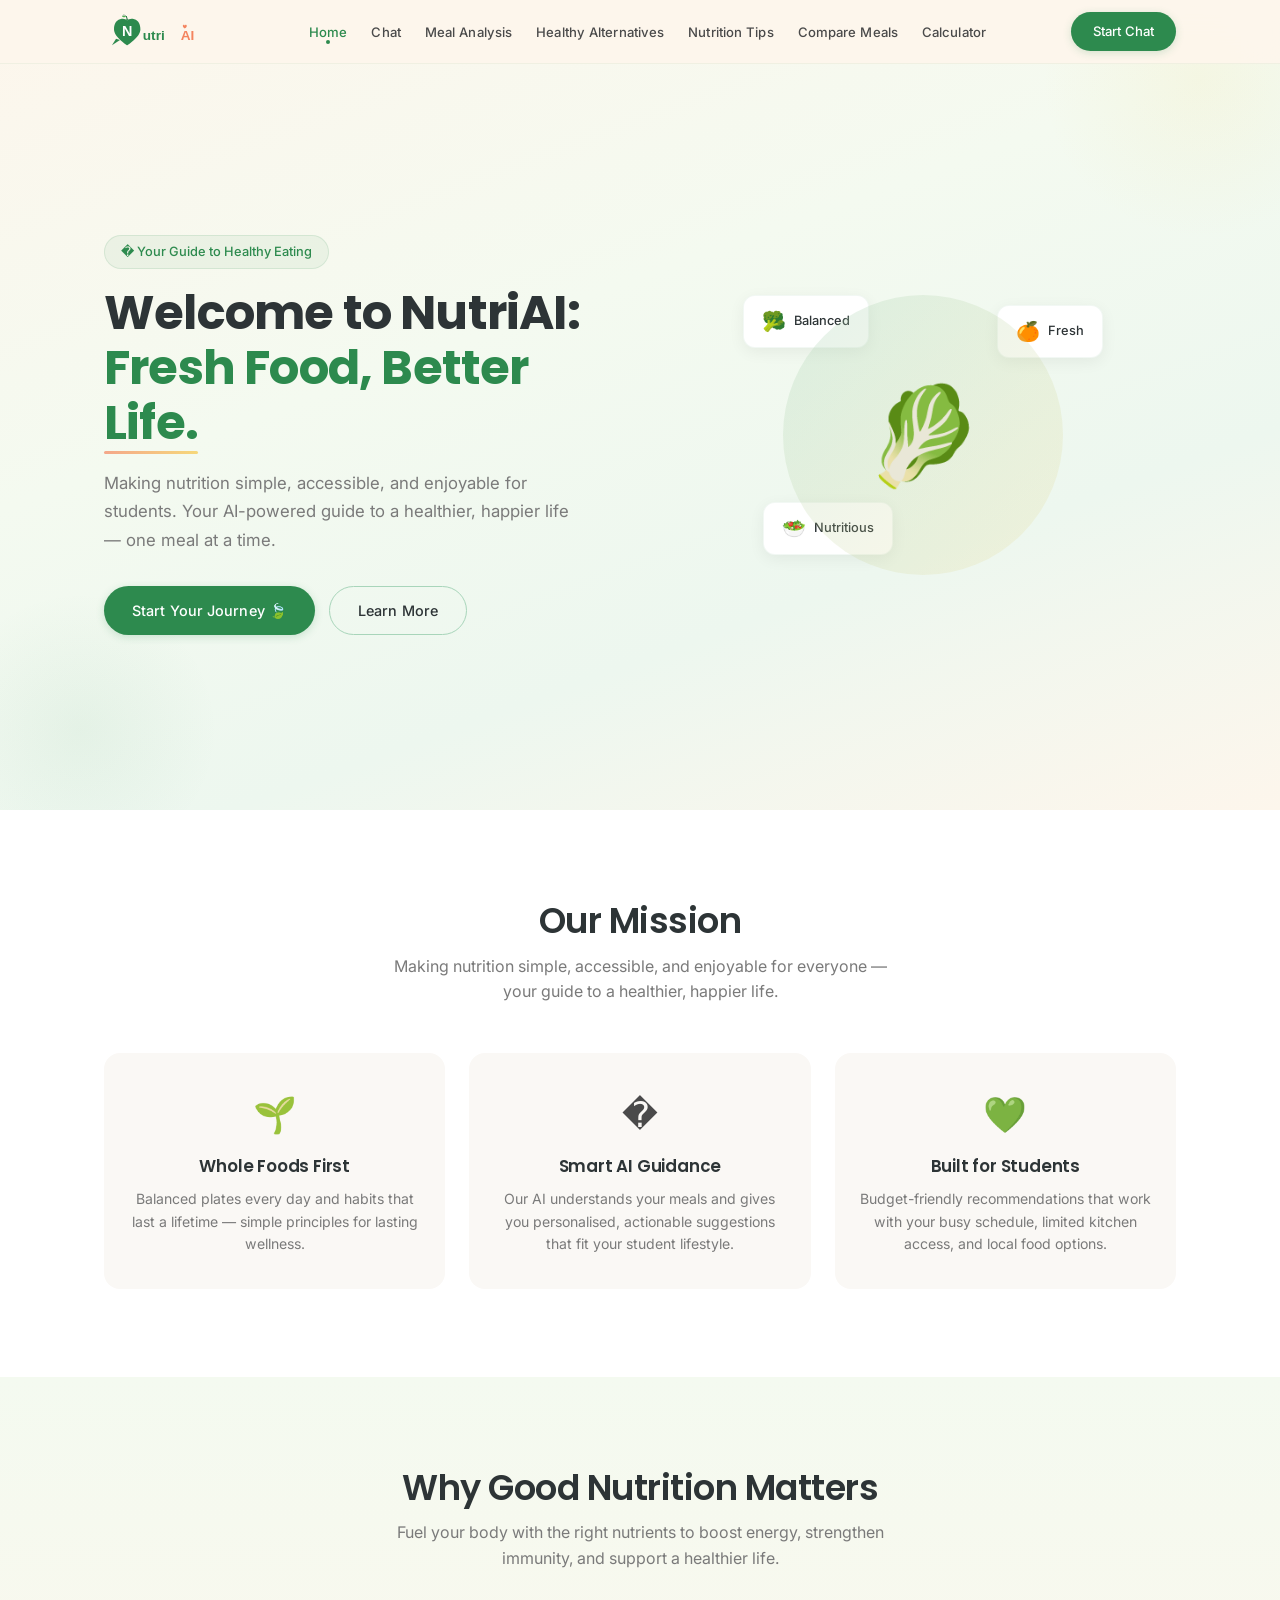
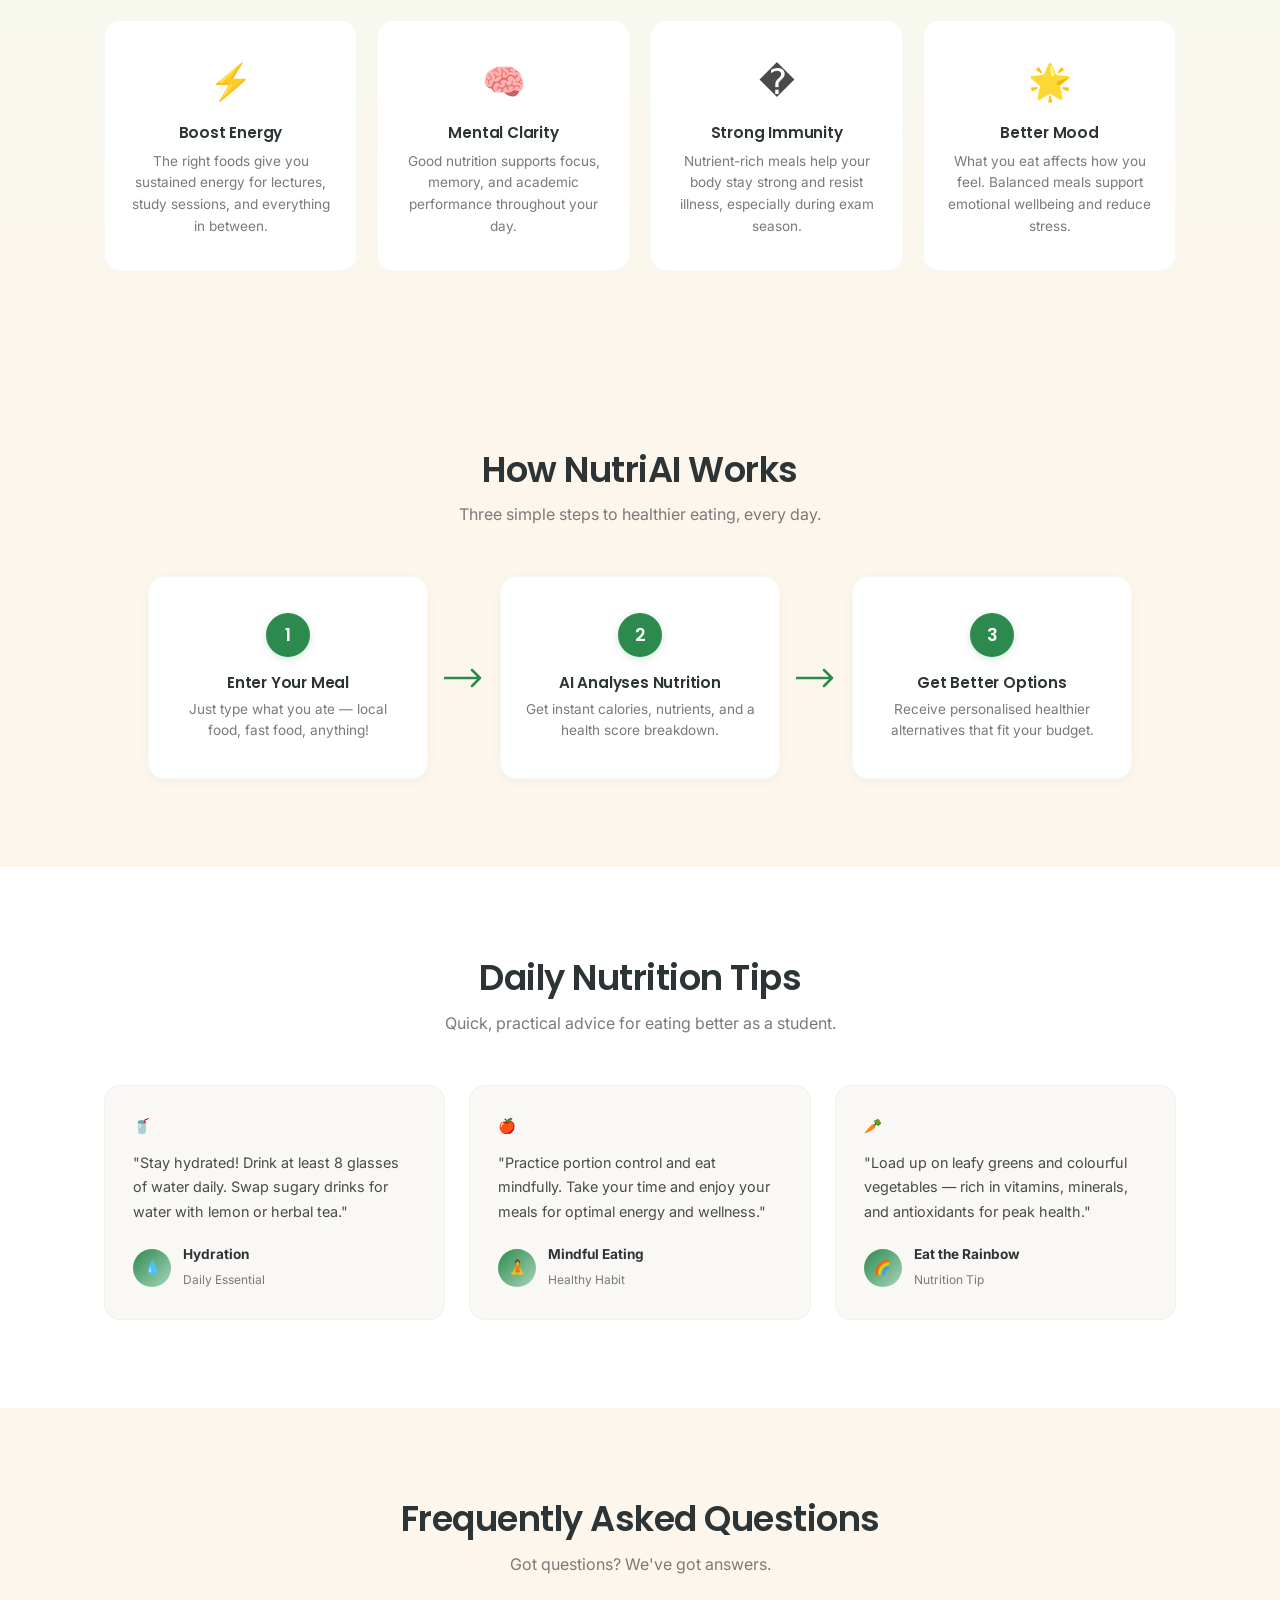
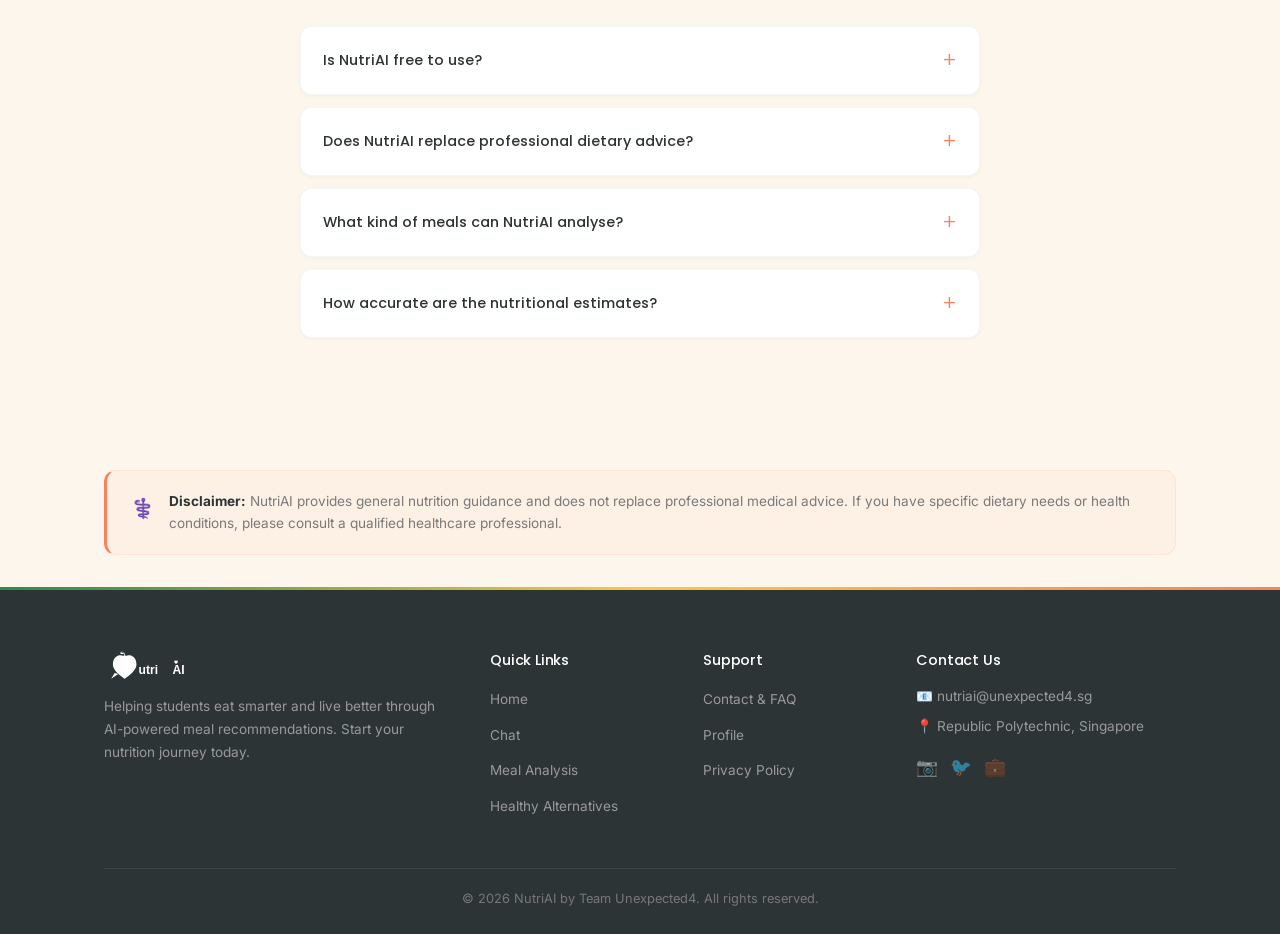
==== commit 2105ce5a: "Add BMI/calorie calculator page and modernise UI design" ====
--- a/index.html
+++ b/index.html
@@ -6,7 +6,7 @@
     <title>NutriAI – Your Guide to Healthy Eating</title>
     <link rel="preconnect" href="https://fonts.googleapis.com">
     <link rel="preconnect" href="https://fonts.gstatic.com" crossorigin>
-    <link href="https://fonts.googleapis.com/css2?family=Fredoka:wght@400;500;600;700&family=Nunito:wght@400;500;600;700&family=Poppins:wght@400;500;600;700&family=Inter:wght@300;400;500;600&display=swap" rel="stylesheet">
+    <link href="https://fonts.googleapis.com/css2?family=Inter:wght@300;400;500;600;700&family=Poppins:wght@400;500;600;700&display=swap" rel="stylesheet">
     <link rel="stylesheet" href="css/style.css">
     <link rel="stylesheet" href="css/landing.css">
 </head>
@@ -22,9 +22,9 @@
                 <li><a href="chat.html">Chat</a></li>
                 <li><a href="meal-analysis.html">Meal Analysis</a></li>
                 <li><a href="alternatives.html">Healthy Alternatives</a></li>
-                <li><a href="history.html">Meal History</a></li>
                 <li><a href="tips.html">Nutrition Tips</a></li>
                 <li><a href="compare.html">Compare Meals</a></li>
+                <li><a href="calculator.html">Calculator</a></li>
             </ul>
             <a href="chat.html" class="nav-cta">Start Chat</a>
             <button class="nav-toggle" aria-label="Toggle navigation">
@@ -263,15 +263,7 @@
                         <p>Our AI provides estimates based on standard nutritional databases. While not exact, they give you a good overview of your meal's nutritional profile.</p>
                     </div>
                 </div>
-                <div class="faq-item">
-                    <button class="faq-question">
-                        <span>Can I track my meals over time?</span>
-                        <span class="faq-toggle">+</span>
-                    </button>
-                    <div class="faq-answer">
-                        <p>Absolutely! NutriAI saves your meal history so you can track your eating patterns and see improvements over time.</p>
-                    </div>
-                </div>
+
             </div>
         </div>
     </section>
@@ -310,7 +302,6 @@
                     <ul>
                         <li><a href="contact.html">Contact & FAQ</a></li>
                         <li><a href="profile.html">Profile</a></li>
-                        <li><a href="history.html">Meal History</a></li>
                         <li><a href="#">Privacy Policy</a></li>
                     </ul>
                 </div>
--- a/css/style.css
+++ b/css/style.css
@@ -1,9 +1,7 @@
 /* ============================
    NutriAI - Global Styles
-   Inspired by fresh, nature-themed design
+   Modern, clean design for students (17–20)
    ============================ */
-
-@import url('https://fonts.googleapis.com/css2?family=Fredoka:wght@400;500;600;700&family=Nunito:wght@400;500;600;700&display=swap');
 
 :root {
     --primary-green: #2d8a4e;
@@ -18,16 +16,16 @@
     --dark-grey: #2d3436;
     --text-body: #4a4a4a;
     --text-muted: #7a7a7a;
-    --shadow-sm: 0 2px 8px rgba(45, 138, 78, 0.08);
-    --shadow-md: 0 4px 20px rgba(45, 138, 78, 0.1);
-    --shadow-lg: 0 8px 40px rgba(45, 138, 78, 0.12);
-    --shadow-card: 0 4px 24px rgba(0, 0, 0, 0.06);
-    --radius-sm: 12px;
-    --radius-md: 16px;
-    --radius-lg: 20px;
-    --radius-xl: 28px;
+    --shadow-sm: 0 1px 4px rgba(0, 0, 0, 0.04);
+    --shadow-md: 0 4px 16px rgba(0, 0, 0, 0.06);
+    --shadow-lg: 0 8px 32px rgba(0, 0, 0, 0.08);
+    --shadow-card: 0 2px 12px rgba(0, 0, 0, 0.04);
+    --radius-sm: 10px;
+    --radius-md: 12px;
+    --radius-lg: 16px;
+    --radius-xl: 20px;
     --radius-full: 50px;
-    --transition: all 0.3s cubic-bezier(0.4, 0, 0.2, 1);
+    --transition: all 0.2s ease;
 }
 
 /* Dark Mode */
@@ -39,10 +37,10 @@
     --dark-grey: #e8f5e9;
     --text-body: #c8e6c9;
     --text-muted: #a5d6a7;
-    --shadow-sm: 0 2px 8px rgba(0, 0, 0, 0.3);
-    --shadow-md: 0 4px 20px rgba(0, 0, 0, 0.35);
-    --shadow-lg: 0 8px 40px rgba(0, 0, 0, 0.4);
-    --shadow-card: 0 4px 24px rgba(0, 0, 0, 0.3);
+    --shadow-sm: 0 1px 4px rgba(0, 0, 0, 0.3);
+    --shadow-md: 0 4px 16px rgba(0, 0, 0, 0.35);
+    --shadow-lg: 0 8px 32px rgba(0, 0, 0, 0.4);
+    --shadow-card: 0 2px 12px rgba(0, 0, 0, 0.3);
     color-scheme: dark;
 }
 
@@ -53,7 +51,7 @@
 
 body.dark-mode .navbar {
     background: rgba(26, 46, 26, 0.95);
-    border-bottom-color: rgba(76, 175, 80, 0.2);
+    border-bottom-color: rgba(76, 175, 80, 0.15);
 }
 
 body.dark-mode .nav-links a {
@@ -74,11 +72,11 @@
 body.dark-mode .testimonial-card,
 body.dark-mode .faq-item {
     background: #1e3a1e;
-    border-color: rgba(76, 175, 80, 0.2);
+    border-color: rgba(76, 175, 80, 0.15);
 }
 
 body.dark-mode .feature-card:hover {
-    background: #264026;
+    background: #243d24;
 }
 
 body.dark-mode .section-header p,
@@ -107,13 +105,13 @@
 
 body.dark-mode .form-input {
     background: #1e3a1e;
-    border-color: rgba(76, 175, 80, 0.3);
+    border-color: rgba(76, 175, 80, 0.2);
     color: #e8f5e9;
 }
 
 body.dark-mode .form-input:focus {
     border-color: var(--primary-green);
-    box-shadow: 0 0 0 3px rgba(76, 175, 80, 0.15);
+    box-shadow: 0 0 0 3px rgba(76, 175, 80, 0.1);
 }
 
 body.dark-mode .settings-section,
@@ -122,7 +120,7 @@
 }
 
 body.dark-mode .toggle-row {
-    border-bottom-color: rgba(76, 175, 80, 0.2);
+    border-bottom-color: rgba(76, 175, 80, 0.15);
 }
 
 body.dark-mode .tag {
@@ -131,7 +129,7 @@
 }
 
 body.dark-mode .profile-stats {
-    border-top-color: rgba(76, 175, 80, 0.2);
+    border-top-color: rgba(76, 175, 80, 0.15);
 }
 
 body.dark-mode .btn-secondary {
@@ -155,7 +153,7 @@
 
 body.dark-mode .meal-input-field {
     background: #162816;
-    border-color: rgba(76, 175, 80, 0.3);
+    border-color: rgba(76, 175, 80, 0.2);
     color: #e8f5e9;
 }
 
@@ -166,13 +164,13 @@
 body.dark-mode .quick-meal-chip,
 body.dark-mode .prompt-chip {
     background: #264026;
-    border-color: rgba(76, 175, 80, 0.3);
+    border-color: rgba(76, 175, 80, 0.2);
     color: #c8e6c9;
 }
 
 body.dark-mode .disclaimer-box {
     background: #2a3a1a;
-    border-color: rgba(244, 132, 95, 0.3);
+    border-color: rgba(244, 132, 95, 0.2);
 }
 
 body.dark-mode .disclaimer-box p {
@@ -184,7 +182,7 @@
 }
 
 body.dark-mode .problem-card:hover {
-    background: #264026;
+    background: #243d24;
 }
 
 /* Reset */
@@ -199,19 +197,22 @@
 }
 
 body {
-    font-family: 'Nunito', 'Inter', sans-serif;
+    font-family: 'Inter', -apple-system, BlinkMacSystemFont, sans-serif;
     font-size: 16px;
-    line-height: 1.7;
+    line-height: 1.6;
     color: var(--text-body);
     background-color: var(--warm-cream);
     overflow-x: hidden;
+    -webkit-font-smoothing: antialiased;
+    -moz-osx-font-smoothing: grayscale;
 }
 
 h1, h2, h3, h4, h5, h6 {
-    font-family: 'Fredoka', 'Poppins', sans-serif;
+    font-family: 'Poppins', -apple-system, sans-serif;
     font-weight: 600;
     line-height: 1.3;
     color: var(--dark-grey);
+    letter-spacing: -0.2px;
 }
 
 a {
@@ -231,7 +232,7 @@
 
 /* Container */
 .container {
-    max-width: 1140px;
+    max-width: 1120px;
     margin: 0 auto;
     padding: 0 24px;
 }
@@ -239,22 +240,24 @@
 /* Section Headers */
 .section-header {
     text-align: center;
-    margin-bottom: 56px;
+    margin-bottom: 48px;
 }
 
 .section-header h2 {
-    font-size: 2.5rem;
-    margin-bottom: 12px;
+    font-size: 2.2rem;
+    margin-bottom: 10px;
     color: var(--dark-grey);
     letter-spacing: -0.5px;
+    font-weight: 600;
 }
 
 .section-header p {
-    font-size: 1.1rem;
+    font-size: 1rem;
     color: var(--text-muted);
     max-width: 500px;
     margin: 0 auto;
-    font-weight: 500;
+    font-weight: 400;
+    line-height: 1.6;
 }
 
 /* Buttons */
@@ -262,75 +265,75 @@
     display: inline-flex;
     align-items: center;
     justify-content: center;
-    padding: 14px 32px;
+    padding: 12px 28px;
     border-radius: var(--radius-full);
-    font-family: 'Fredoka', 'Poppins', sans-serif;
+    font-family: 'Inter', sans-serif;
     font-weight: 500;
-    font-size: 1rem;
+    font-size: 0.9rem;
     cursor: pointer;
     transition: var(--transition);
     border: none;
     gap: 8px;
-    letter-spacing: 0.2px;
+    letter-spacing: 0.1px;
 }
 
 .btn-primary {
     background-color: var(--primary-green);
     color: var(--white);
-    box-shadow: 0 4px 16px rgba(45, 138, 78, 0.3);
+    box-shadow: 0 2px 8px rgba(45, 138, 78, 0.2);
 }
 
 .btn-primary:hover {
     background-color: #236b3e;
-    transform: translateY(-3px);
-    box-shadow: 0 8px 28px rgba(45, 138, 78, 0.4);
+    transform: translateY(-1px);
+    box-shadow: 0 4px 16px rgba(45, 138, 78, 0.3);
 }
 
 .btn-secondary {
     background-color: transparent;
     color: var(--dark-grey);
-    border: 2px solid var(--secondary-green);
+    border: 1.5px solid var(--secondary-green);
 }
 
 .btn-secondary:hover {
     border-color: var(--primary-green);
     color: var(--primary-green);
-    background: rgba(45, 138, 78, 0.05);
-    transform: translateY(-3px);
+    background: rgba(45, 138, 78, 0.03);
+    transform: translateY(-1px);
 }
 
 .btn-blue {
     background-color: #1DB8D8;
     color: var(--white);
-    box-shadow: 0 4px 16px rgba(29, 184, 216, 0.3);
+    box-shadow: 0 2px 8px rgba(29, 184, 216, 0.2);
 }
 
 .btn-blue:hover {
     background-color: #17a2bf;
-    transform: translateY(-3px);
-    box-shadow: 0 8px 24px rgba(29, 184, 216, 0.4);
+    transform: translateY(-1px);
+    box-shadow: 0 4px 16px rgba(29, 184, 216, 0.3);
 }
 
 .btn-orange {
     background-color: var(--accent-orange);
     color: var(--white);
-    box-shadow: 0 4px 16px rgba(244, 132, 95, 0.3);
+    box-shadow: 0 2px 8px rgba(244, 132, 95, 0.2);
 }
 
 .btn-orange:hover {
     background-color: #e06b48;
-    transform: translateY(-3px);
-    box-shadow: 0 8px 24px rgba(244, 132, 95, 0.4);
+    transform: translateY(-1px);
+    box-shadow: 0 4px 16px rgba(244, 132, 95, 0.3);
 }
 
 .btn-sm {
-    padding: 10px 22px;
-    font-size: 0.875rem;
+    padding: 8px 20px;
+    font-size: 0.82rem;
 }
 
 .btn-lg {
-    padding: 16px 40px;
-    font-size: 1.1rem;
+    padding: 14px 36px;
+    font-size: 1rem;
 }
 
 /* Navigation */
@@ -340,21 +343,21 @@
     left: 0;
     right: 0;
     background: rgba(253, 246, 236, 0.92);
-    backdrop-filter: blur(12px);
-    -webkit-backdrop-filter: blur(12px);
+    backdrop-filter: blur(16px);
+    -webkit-backdrop-filter: blur(16px);
     z-index: 1000;
-    padding: 14px 0;
-    border-bottom: 1px solid rgba(45, 138, 78, 0.08);
+    padding: 12px 0;
+    border-bottom: 1px solid rgba(45, 138, 78, 0.06);
     transition: var(--transition);
 }
 
 .navbar.scrolled {
     padding: 10px 0;
-    box-shadow: 0 2px 20px rgba(0, 0, 0, 0.06);
+    box-shadow: 0 1px 12px rgba(0, 0, 0, 0.04);
 }
 
 .nav-container {
-    max-width: 1140px;
+    max-width: 1120px;
     margin: 0 auto;
     padding: 0 24px;
     display: flex;
@@ -368,12 +371,12 @@
 }
 
 .logo-img {
-    height: 42px;
+    height: 36px;
     width: auto;
 }
 
 .logo-icon {
-    font-size: 1.75rem;
+    font-size: 1.5rem;
 }
 
 .logo-text {
@@ -383,16 +386,17 @@
 .nav-links {
     display: flex;
     align-items: center;
-    gap: 20px;
+    gap: 24px;
 }
 
 .nav-links a {
     font-size: 0.82rem;
-    font-weight: 600;
+    font-weight: 500;
     color: var(--text-body);
     position: relative;
-    font-family: 'Nunito', sans-serif;
+    font-family: 'Inter', sans-serif;
     white-space: nowrap;
+    letter-spacing: 0.1px;
 }
 
 .nav-links a:hover,
@@ -403,31 +407,31 @@
 .nav-links a.active::after {
     content: '';
     position: absolute;
-    bottom: -6px;
+    bottom: -4px;
     left: 50%;
     transform: translateX(-50%);
-    width: 6px;
-    height: 6px;
-    background: var(--accent-orange);
+    width: 4px;
+    height: 4px;
+    background: var(--primary-green);
     border-radius: 50%;
 }
 
 .nav-cta {
     background-color: var(--primary-green);
     color: var(--white);
-    padding: 10px 26px;
+    padding: 9px 22px;
     border-radius: var(--radius-full);
-    font-weight: 600;
-    font-size: 0.9rem;
-    font-family: 'Fredoka', sans-serif;
-    box-shadow: 0 3px 12px rgba(45, 138, 78, 0.25);
+    font-weight: 500;
+    font-size: 0.82rem;
+    font-family: 'Inter', sans-serif;
+    box-shadow: 0 2px 8px rgba(45, 138, 78, 0.2);
     transition: var(--transition);
 }
 
 .nav-cta:hover {
     background-color: #236b3e;
-    transform: translateY(-2px);
-    box-shadow: 0 6px 20px rgba(45, 138, 78, 0.35);
+    transform: translateY(-1px);
+    box-shadow: 0 4px 12px rgba(45, 138, 78, 0.25);
 }
 
 .nav-toggle {
@@ -441,8 +445,8 @@
 }
 
 .nav-toggle span {
-    width: 24px;
-    height: 2.5px;
+    width: 22px;
+    height: 2px;
     background: var(--dark-grey);
     border-radius: 2px;
     transition: var(--transition);
@@ -452,7 +456,7 @@
 .footer {
     background: var(--dark-grey);
     color: var(--white);
-    padding: 80px 0 30px;
+    padding: 64px 0 24px;
     position: relative;
 }
 
@@ -462,7 +466,7 @@
     top: 0;
     left: 0;
     right: 0;
-    height: 4px;
+    height: 3px;
     background: linear-gradient(90deg, var(--primary-green), var(--accent-yellow), var(--accent-orange));
 }
 
@@ -474,9 +478,9 @@
 }
 
 .footer-brand p {
-    color: #aaa;
+    color: #999;
     margin-top: 12px;
-    font-size: 0.9rem;
+    font-size: 0.85rem;
     line-height: 1.7;
 }
 
@@ -486,7 +490,7 @@
 }
 
 .footer-logo .logo-img {
-    height: 36px;
+    height: 32px;
     width: auto;
 }
 
@@ -496,10 +500,11 @@
 
 .footer-links h4,
 .footer-contact h4 {
-    font-size: 1rem;
+    font-size: 0.9rem;
     margin-bottom: 16px;
     color: var(--white);
-    font-family: 'Fredoka', sans-serif;
+    font-family: 'Poppins', sans-serif;
+    font-weight: 500;
 }
 
 .footer-links ul li {
@@ -507,8 +512,9 @@
 }
 
 .footer-links ul li a {
-    color: #aaa;
-    font-size: 0.9rem;
+    color: #999;
+    font-size: 0.85rem;
+    transition: var(--transition);
 }
 
 .footer-links ul li a:hover {
@@ -516,8 +522,8 @@
 }
 
 .footer-contact p {
-    color: #aaa;
-    font-size: 0.9rem;
+    color: #999;
+    font-size: 0.85rem;
     margin-bottom: 8px;
 }
 
@@ -528,32 +534,31 @@
 }
 
 .footer-social a {
-    font-size: 1.2rem;
-    opacity: 0.7;
+    font-size: 1.1rem;
+    opacity: 0.6;
     transition: var(--transition);
 }
 
 .footer-social a:hover {
     opacity: 1;
-    transform: scale(1.2);
 }
 
 .footer-bottom {
-    border-top: 1px solid rgba(255, 255, 255, 0.1);
-    padding-top: 24px;
+    border-top: 1px solid rgba(255, 255, 255, 0.08);
+    padding-top: 20px;
     text-align: center;
 }
 
 .footer-bottom p {
-    color: #888;
-    font-size: 0.85rem;
+    color: #777;
+    font-size: 0.8rem;
 }
 
 /* Scroll animations */
 .animate-on-scroll {
     opacity: 0;
-    transform: translateY(24px);
-    transition: opacity 0.6s ease, transform 0.6s ease;
+    transform: translateY(16px);
+    transition: opacity 0.5s ease, transform 0.5s ease;
 }
 
 .animate-on-scroll.visible {
@@ -577,10 +582,10 @@
         right: 0;
         background: var(--warm-cream);
         flex-direction: column;
-        padding: 24px;
+        padding: 20px 24px;
         box-shadow: var(--shadow-md);
-        gap: 16px;
-        border-bottom: 2px solid var(--secondary-green);
+        gap: 14px;
+        border-bottom: 1px solid rgba(45, 138, 78, 0.1);
     }
 
     .nav-links.active {
@@ -596,11 +601,11 @@
     }
 
     .section-header h2 {
-        font-size: 1.85rem;
+        font-size: 1.75rem;
     }
 
     .footer-grid {
         grid-template-columns: 1fr;
-        gap: 30px;
+        gap: 28px;
     }
 }
--- a/css/landing.css
+++ b/css/landing.css
@@ -1,13 +1,13 @@
 /* ============================
    Landing Page Styles
-   Fresh, nature-inspired design for students
+   Modern, professional design
    ============================ */
 
 /* Hero Section */
 .hero {
-    padding: 130px 0 80px;
-    background: linear-gradient(160deg, #fdf6ec 0%, #f0f9e8 40%, #e8f5e9 70%, #fdf6ec 100%);
-    min-height: 92vh;
+    padding: 140px 0 80px;
+    background: linear-gradient(160deg, #fdf6ec 0%, #f4faf0 40%, #edf7ef 70%, #fdf6ec 100%);
+    min-height: 90vh;
     display: flex;
     align-items: center;
     position: relative;
@@ -17,27 +17,27 @@
 .hero::before {
     content: '';
     position: absolute;
-    top: -60px;
-    right: -60px;
-    width: 300px;
-    height: 300px;
-    background: radial-gradient(circle, rgba(247, 201, 72, 0.15) 0%, transparent 70%);
+    top: -80px;
+    right: -80px;
+    width: 320px;
+    height: 320px;
+    background: radial-gradient(circle, rgba(247, 201, 72, 0.08) 0%, transparent 70%);
     border-radius: 50%;
 }
 
 .hero::after {
     content: '';
     position: absolute;
-    bottom: -40px;
-    left: -40px;
-    width: 250px;
-    height: 250px;
-    background: radial-gradient(circle, rgba(45, 138, 78, 0.1) 0%, transparent 70%);
+    bottom: -60px;
+    left: -60px;
+    width: 280px;
+    height: 280px;
+    background: radial-gradient(circle, rgba(45, 138, 78, 0.06) 0%, transparent 70%);
     border-radius: 50%;
 }
 
 .hero-container {
-    max-width: 1140px;
+    max-width: 1120px;
     margin: 0 auto;
     padding: 0 24px;
     display: grid;
@@ -49,12 +49,13 @@
 }
 
 .hero-title {
-    font-size: 3.2rem;
+    font-size: 3rem;
     font-weight: 700;
-    margin-bottom: 20px;
+    margin-bottom: 18px;
     color: var(--dark-grey);
-    font-family: 'Fredoka', sans-serif;
-    letter-spacing: -0.5px;
+    font-family: 'Poppins', sans-serif;
+    letter-spacing: -0.8px;
+    line-height: 1.15;
 }
 
 .hero-title span {
@@ -65,26 +66,27 @@
 .hero-title span::after {
     content: '';
     position: absolute;
-    bottom: 4px;
+    bottom: 2px;
     left: 0;
     right: 0;
-    height: 4px;
+    height: 3px;
     background: linear-gradient(90deg, var(--accent-orange), var(--accent-yellow));
     border-radius: 2px;
+    opacity: 0.7;
 }
 
 .hero-subtitle {
-    font-size: 1.1rem;
+    font-size: 1.05rem;
     color: var(--text-muted);
-    margin-bottom: 36px;
-    line-height: 1.8;
+    margin-bottom: 32px;
+    line-height: 1.7;
     max-width: 480px;
-    font-weight: 500;
+    font-weight: 400;
 }
 
 .hero-buttons {
     display: flex;
-    gap: 16px;
+    gap: 14px;
     flex-wrap: wrap;
 }
 
@@ -97,8 +99,8 @@
 
 .hero-image-wrapper {
     position: relative;
-    width: 420px;
-    height: 420px;
+    width: 400px;
+    height: 400px;
 }
 
 .hero-circle {
@@ -106,11 +108,11 @@
     top: 50%;
     left: 50%;
     transform: translate(-50%, -50%);
-    width: 300px;
-    height: 300px;
-    background: linear-gradient(135deg, rgba(168, 213, 186, 0.4), rgba(247, 201, 72, 0.2));
+    width: 280px;
+    height: 280px;
+    background: linear-gradient(135deg, rgba(168, 213, 186, 0.3), rgba(247, 201, 72, 0.12));
     border-radius: 50%;
-    animation: pulse 4s ease-in-out infinite;
+    animation: pulse 5s ease-in-out infinite;
 }
 
 .hero-plate {
@@ -118,110 +120,101 @@
     top: 50%;
     left: 50%;
     transform: translate(-50%, -50%);
-    font-size: 7rem;
-    animation: float 3s ease-in-out infinite;
+    font-size: 6rem;
+    animation: float 4s ease-in-out infinite;
 }
 
 .floating-card {
     position: absolute;
     background: var(--white);
-    padding: 12px 20px;
-    border-radius: var(--radius-lg);
-    box-shadow: var(--shadow-card);
-    display: flex;
-    align-items: center;
-    gap: 10px;
-    animation: float 3s ease-in-out infinite;
-    border: 1px solid rgba(45, 138, 78, 0.08);
+    padding: 10px 18px;
+    border-radius: var(--radius-md);
+    box-shadow: var(--shadow-md);
+    display: flex;
+    align-items: center;
+    gap: 8px;
+    animation: float 4s ease-in-out infinite;
+    border: 1px solid rgba(45, 138, 78, 0.06);
 }
 
 .floating-card .card-icon {
-    font-size: 1.4rem;
+    font-size: 1.2rem;
 }
 
 .floating-card .card-text {
-    font-family: 'Fredoka', sans-serif;
+    font-family: 'Inter', sans-serif;
     font-weight: 500;
-    font-size: 0.85rem;
+    font-size: 0.8rem;
     color: var(--dark-grey);
 }
 
 .card-1 {
-    top: 50px;
-    left: 10px;
+    top: 60px;
+    left: 20px;
     animation-delay: 0s;
 }
 
 .card-2 {
-    top: 60px;
-    right: 10px;
-    animation-delay: 0.5s;
+    top: 70px;
+    right: 20px;
+    animation-delay: 0.8s;
 }
 
 .card-3 {
-    bottom: 70px;
-    left: 30px;
-    animation-delay: 1s;
+    bottom: 80px;
+    left: 40px;
+    animation-delay: 1.5s;
 }
 
 @keyframes float {
     0%, 100% { transform: translateY(0); }
-    50% { transform: translateY(-12px); }
+    50% { transform: translateY(-8px); }
 }
 
 @keyframes pulse {
-    0%, 100% { transform: translate(-50%, -50%) scale(1); opacity: 0.5; }
-    50% { transform: translate(-50%, -50%) scale(1.06); opacity: 0.7; }
+    0%, 100% { transform: translate(-50%, -50%) scale(1); opacity: 0.4; }
+    50% { transform: translate(-50%, -50%) scale(1.04); opacity: 0.6; }
 }
 
 /* Hero Badge */
 .hero-problem {
-    margin-bottom: 18px;
+    margin-bottom: 16px;
 }
 
 .hero-badge {
     display: inline-flex;
     align-items: center;
     gap: 6px;
-    padding: 8px 20px;
-    background: rgba(45, 138, 78, 0.08);
-    border: 1.5px solid rgba(45, 138, 78, 0.15);
+    padding: 6px 16px;
+    background: rgba(45, 138, 78, 0.06);
+    border: 1px solid rgba(45, 138, 78, 0.12);
     border-radius: var(--radius-full);
-    font-size: 0.85rem;
-    font-weight: 600;
+    font-size: 0.8rem;
+    font-weight: 500;
     color: var(--primary-green);
-    font-family: 'Nunito', sans-serif;
-}
-
-/* Problem Section */
+    font-family: 'Inter', sans-serif;
+}
+
+/* Problem / Mission Section */
 .problem-section {
-    padding: 100px 0;
+    padding: 88px 0;
     background: var(--white);
     position: relative;
-}
-
-.problem-section::before {
-    content: '🥬';
-    position: absolute;
-    top: 40px;
-    right: 60px;
-    font-size: 3rem;
-    opacity: 0.15;
 }
 
 .problem-grid {
     display: grid;
     grid-template-columns: repeat(3, 1fr);
-    gap: 28px;
+    gap: 24px;
 }
 
 .problem-card {
-    background: var(--warm-cream);
-    padding: 36px 28px;
+    background: var(--light-grey);
+    padding: 32px 24px;
     border-radius: var(--radius-lg);
     text-align: center;
     transition: var(--transition);
-    border: 1.5px solid transparent;
+    border: 1px solid transparent;
     position: relative;
     overflow: hidden;
 }
@@ -232,16 +225,16 @@
     top: 0;
     left: 0;
     right: 0;
-    height: 4px;
-    background: linear-gradient(90deg, var(--accent-orange), var(--accent-yellow));
+    height: 3px;
+    background: linear-gradient(90deg, var(--primary-green), var(--accent-yellow));
     opacity: 0;
     transition: var(--transition);
 }
 
 .problem-card:hover {
-    transform: translateY(-6px);
-    box-shadow: var(--shadow-lg);
-    border-color: rgba(244, 132, 95, 0.2);
+    transform: translateY(-3px);
+    box-shadow: var(--shadow-md);
+    border-color: rgba(45, 138, 78, 0.08);
 }
 
 .problem-card:hover::before {
@@ -249,98 +242,87 @@
 }
 
 .problem-icon {
-    font-size: 2.8rem;
-    margin-bottom: 16px;
+    font-size: 2.2rem;
+    margin-bottom: 14px;
 }
 
 .problem-card h3 {
-    font-size: 1.1rem;
-    margin-bottom: 12px;
+    font-size: 1.05rem;
+    margin-bottom: 10px;
     color: var(--dark-grey);
-    font-family: 'Fredoka', sans-serif;
+    font-weight: 600;
 }
 
 .problem-card p {
-    font-size: 0.9rem;
+    font-size: 0.88rem;
     color: var(--text-muted);
-    line-height: 1.7;
+    line-height: 1.6;
 }
 
 /* Features Section */
 .features {
-    padding: 100px 0;
-    background: linear-gradient(180deg, #f0f9e8 0%, var(--warm-cream) 100%);
-    position: relative;
-}
-
-.features::after {
-    content: '🍊';
-    position: absolute;
-    bottom: 40px;
-    left: 60px;
-    font-size: 3rem;
-    opacity: 0.12;
+    padding: 88px 0;
+    background: linear-gradient(180deg, #f4faf0 0%, var(--warm-cream) 100%);
+    position: relative;
 }
 
 .features-grid {
     display: grid;
     grid-template-columns: repeat(4, 1fr);
-    gap: 24px;
+    gap: 20px;
 }
 
 .feature-card {
     background: var(--white);
-    padding: 36px 24px;
+    padding: 32px 20px;
     border-radius: var(--radius-lg);
     text-align: center;
     transition: var(--transition);
-    border: 1.5px solid rgba(45, 138, 78, 0.06);
-    position: relative;
+    border: 1px solid rgba(45, 138, 78, 0.05);
 }
 
 .feature-card:hover {
-    transform: translateY(-8px);
-    box-shadow: var(--shadow-lg);
-    border-color: rgba(45, 138, 78, 0.15);
+    transform: translateY(-3px);
+    box-shadow: var(--shadow-md);
+    border-color: rgba(45, 138, 78, 0.1);
 }
 
 .feature-icon {
-    font-size: 2.8rem;
-    margin-bottom: 18px;
+    font-size: 2.2rem;
+    margin-bottom: 14px;
     display: inline-block;
 }
 
 .feature-card h3 {
-    font-size: 1.05rem;
-    margin-bottom: 12px;
+    font-size: 0.95rem;
+    margin-bottom: 8px;
     color: var(--dark-grey);
-    font-family: 'Fredoka', sans-serif;
+    font-weight: 600;
 }
 
 .feature-card p {
-    font-size: 0.88rem;
+    font-size: 0.85rem;
     color: var(--text-muted);
-    line-height: 1.7;
+    line-height: 1.6;
 }
 
 /* How It Works */
 .how-it-works {
-    padding: 100px 0;
+    padding: 88px 0;
     background: var(--warm-cream);
-    position: relative;
 }
 
 .steps {
     display: flex;
     align-items: center;
     justify-content: center;
-    gap: 20px;
+    gap: 16px;
     flex-wrap: wrap;
 }
 
 .step {
     background: var(--white);
-    padding: 40px 28px;
+    padding: 36px 24px;
     border-radius: var(--radius-lg);
     text-align: center;
     box-shadow: var(--shadow-card);
@@ -348,40 +330,41 @@
     min-width: 220px;
     max-width: 280px;
     transition: var(--transition);
-    border: 1.5px solid rgba(45, 138, 78, 0.06);
+    border: 1px solid rgba(45, 138, 78, 0.05);
 }
 
 .step:hover {
-    transform: translateY(-6px);
+    transform: translateY(-3px);
     box-shadow: var(--shadow-md);
-    border-color: var(--secondary-green);
+    border-color: rgba(45, 138, 78, 0.1);
 }
 
 .step-number {
-    width: 52px;
-    height: 52px;
-    background: linear-gradient(135deg, var(--primary-green), var(--primary-green-light));
+    width: 44px;
+    height: 44px;
+    background: var(--primary-green);
     color: var(--white);
     border-radius: 50%;
     display: flex;
     align-items: center;
     justify-content: center;
-    font-family: 'Fredoka', sans-serif;
-    font-weight: 700;
-    font-size: 1.3rem;
-    margin: 0 auto 20px;
-    box-shadow: 0 4px 12px rgba(45, 138, 78, 0.25);
+    font-family: 'Poppins', sans-serif;
+    font-weight: 600;
+    font-size: 1.1rem;
+    margin: 0 auto 16px;
+    box-shadow: 0 2px 8px rgba(45, 138, 78, 0.2);
 }
 
 .step-content h3 {
-    font-size: 1rem;
-    margin-bottom: 8px;
-    font-family: 'Fredoka', sans-serif;
+    font-size: 0.95rem;
+    margin-bottom: 6px;
+    font-weight: 600;
 }
 
 .step-content p {
-    font-size: 0.9rem;
+    font-size: 0.85rem;
     color: var(--text-muted);
+    line-height: 1.6;
 }
 
 .step-connector {
@@ -393,65 +376,43 @@
     stroke: var(--primary-green);
 }
 
-/* Testimonials */
+/* Testimonials / Daily Tips */
 .testimonials {
-    padding: 100px 0;
+    padding: 88px 0;
     background: var(--white);
-    position: relative;
-}
-
-.testimonials::before {
-    content: '🥑';
-    position: absolute;
-    top: 60px;
-    left: 50px;
-    font-size: 2.5rem;
-    opacity: 0.12;
 }
 
 .testimonials-grid {
     display: grid;
     grid-template-columns: repeat(3, 1fr);
-    gap: 28px;
+    gap: 24px;
 }
 
 .testimonial-card {
-    background: var(--warm-cream);
-    padding: 32px;
+    background: var(--light-grey);
+    padding: 28px;
     border-radius: var(--radius-lg);
     transition: var(--transition);
-    border: 1.5px solid rgba(45, 138, 78, 0.06);
-    position: relative;
-}
-
-.testimonial-card::before {
-    content: '"';
-    position: absolute;
-    top: 16px;
-    right: 24px;
-    font-size: 3rem;
-    color: var(--secondary-green);
-    font-family: 'Fredoka', sans-serif;
-    line-height: 1;
+    border: 1px solid rgba(45, 138, 78, 0.05);
+    position: relative;
 }
 
 .testimonial-card:hover {
-    transform: translateY(-4px);
+    transform: translateY(-2px);
     box-shadow: var(--shadow-md);
-    border-color: var(--secondary-green);
+    border-color: rgba(45, 138, 78, 0.1);
 }
 
 .testimonial-stars {
-    margin-bottom: 16px;
+    margin-bottom: 14px;
     font-size: 0.9rem;
 }
 
 .testimonial-card > p {
-    font-size: 0.95rem;
+    font-size: 0.9rem;
     color: var(--text-body);
     line-height: 1.7;
-    margin-bottom: 22px;
-    font-style: italic;
+    margin-bottom: 20px;
 }
 
 .testimonial-author {
@@ -461,53 +422,52 @@
 }
 
 .author-avatar {
-    width: 44px;
-    height: 44px;
-    background: linear-gradient(135deg, var(--primary-green), var(--accent-yellow));
+    width: 38px;
+    height: 38px;
+    background: linear-gradient(135deg, var(--primary-green), var(--secondary-green));
     color: var(--white);
     border-radius: 50%;
     display: flex;
     align-items: center;
     justify-content: center;
-    font-weight: 700;
-    font-size: 0.95rem;
-    font-family: 'Fredoka', sans-serif;
+    font-weight: 600;
+    font-size: 0.85rem;
 }
 
 .author-info strong {
     display: block;
-    font-size: 0.9rem;
+    font-size: 0.85rem;
     color: var(--dark-grey);
 }
 
 .author-info span {
-    font-size: 0.8rem;
+    font-size: 0.75rem;
     color: var(--text-muted);
 }
 
 /* FAQ */
 .faq {
-    padding: 100px 0;
-    background: linear-gradient(180deg, var(--warm-cream) 0%, #f0f9e8 100%);
+    padding: 88px 0;
+    background: var(--warm-cream);
 }
 
 .faq-list {
-    max-width: 700px;
+    max-width: 680px;
     margin: 0 auto;
 }
 
 .faq-item {
     background: var(--white);
     border-radius: var(--radius-md);
-    margin-bottom: 14px;
+    margin-bottom: 12px;
     overflow: hidden;
     box-shadow: var(--shadow-sm);
-    border: 1.5px solid rgba(45, 138, 78, 0.06);
+    border: 1px solid rgba(45, 138, 78, 0.05);
     transition: var(--transition);
 }
 
 .faq-item:hover {
-    border-color: var(--secondary-green);
+    border-color: rgba(45, 138, 78, 0.12);
 }
 
 .faq-item.active {
@@ -517,16 +477,16 @@
 
 .faq-question {
     width: 100%;
-    padding: 20px 24px;
+    padding: 18px 22px;
     display: flex;
     justify-content: space-between;
     align-items: center;
     background: none;
     border: none;
     cursor: pointer;
-    font-family: 'Fredoka', sans-serif;
+    font-family: 'Poppins', sans-serif;
     font-weight: 500;
-    font-size: 0.95rem;
+    font-size: 0.9rem;
     color: var(--dark-grey);
     text-align: left;
     transition: var(--transition);
@@ -537,8 +497,8 @@
 }
 
 .faq-toggle {
-    font-size: 1.5rem;
-    font-weight: 400;
+    font-size: 1.3rem;
+    font-weight: 300;
     color: var(--accent-orange);
     transition: var(--transition);
 }
@@ -555,42 +515,42 @@
 
 .faq-item.active .faq-answer {
     max-height: 200px;
-    padding: 0 24px 20px;
+    padding: 0 22px 18px;
 }
 
 .faq-answer p {
-    font-size: 0.9rem;
+    font-size: 0.88rem;
     color: var(--text-muted);
     line-height: 1.7;
 }
 
 /* Disclaimer Section */
 .disclaimer-section {
-    padding: 40px 0;
+    padding: 32px 0;
     background: var(--warm-cream);
 }
 
 .disclaimer-box {
     display: flex;
     align-items: flex-start;
-    gap: 16px;
-    padding: 24px 32px;
-    background: rgba(244, 132, 95, 0.06);
-    border: 1.5px solid rgba(244, 132, 95, 0.15);
+    gap: 14px;
+    padding: 20px 24px;
+    background: rgba(244, 132, 95, 0.04);
+    border: 1px solid rgba(244, 132, 95, 0.12);
     border-radius: var(--radius-md);
-    border-left: 4px solid var(--accent-orange);
+    border-left: 3px solid var(--accent-orange);
 }
 
 .disclaimer-icon {
-    font-size: 1.5rem;
+    font-size: 1.2rem;
     flex-shrink: 0;
     margin-top: 2px;
 }
 
 .disclaimer-box p {
-    font-size: 0.9rem;
+    font-size: 0.85rem;
     color: var(--text-muted);
-    line-height: 1.7;
+    line-height: 1.6;
 }
 
 .disclaimer-box p strong {
@@ -632,11 +592,11 @@
     }
 
     .hero-title {
-        font-size: 2.2rem;
+        font-size: 2rem;
     }
 
     .hero-subtitle {
-        font-size: 1rem;
+        font-size: 0.95rem;
     }
 
     .features-grid {
@@ -661,6 +621,6 @@
 
     .disclaimer-box {
         flex-direction: column;
-        gap: 12px;
-    }
-}
+        gap: 10px;
+    }
+}
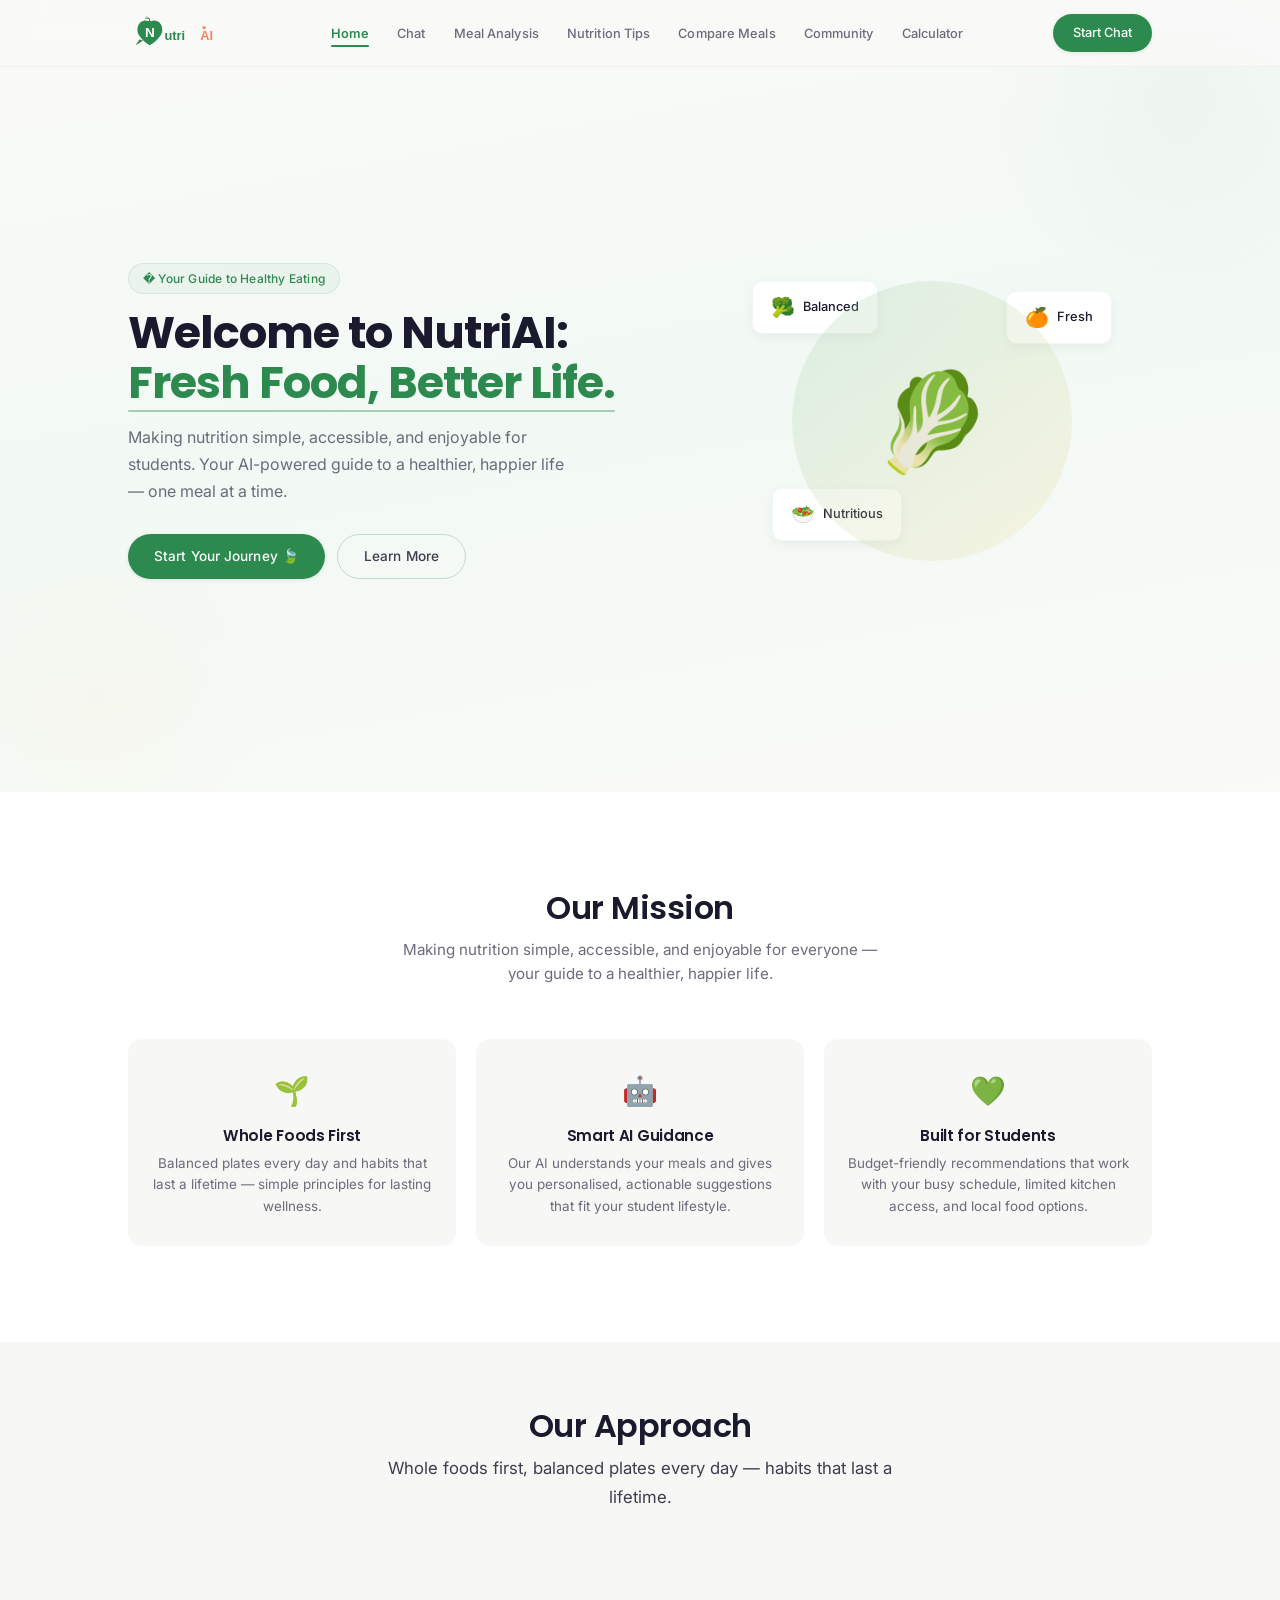
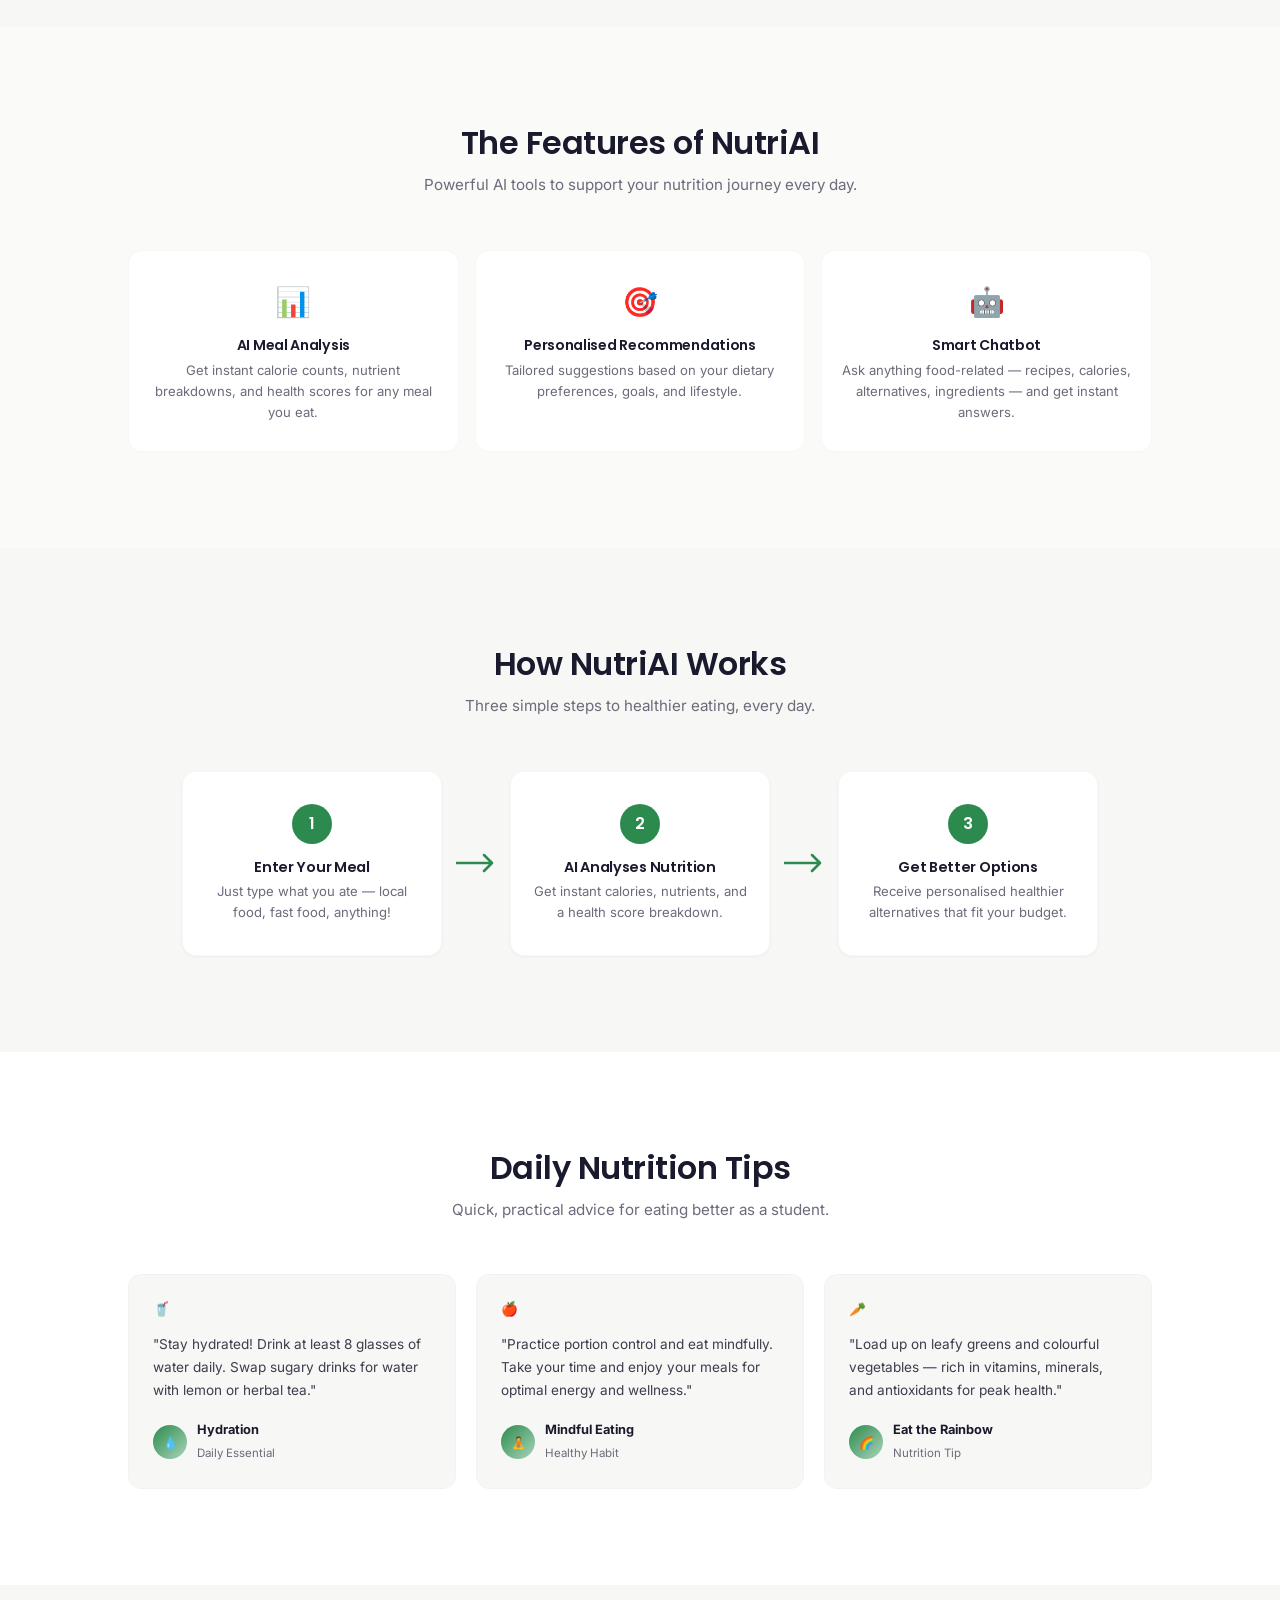
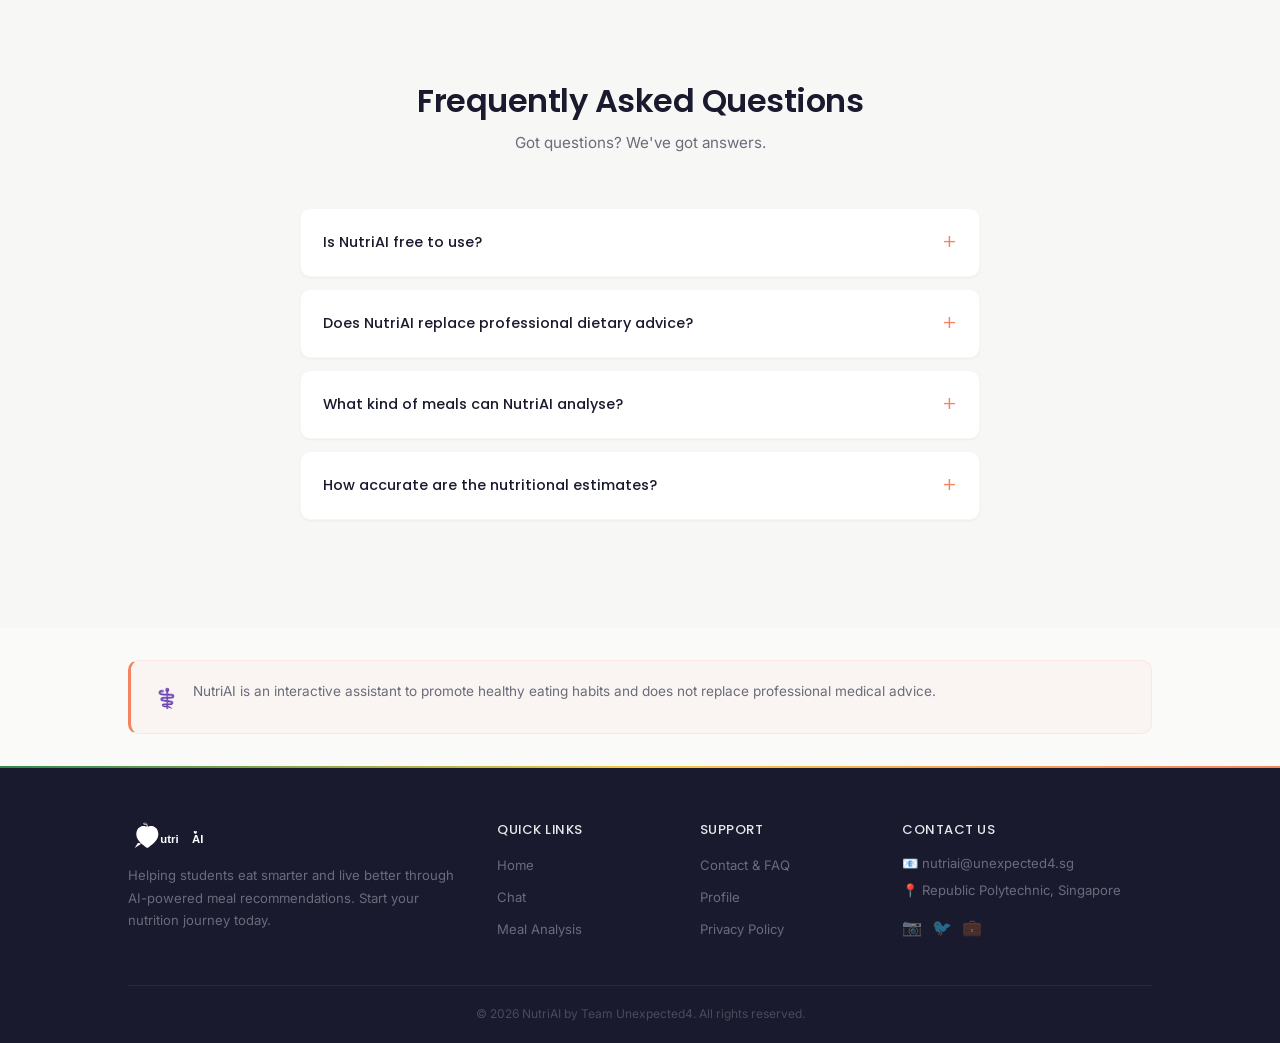
==== commit ed31e796: "deleted healthy alternative page and added some enhancements" ====
--- a/index.html
+++ b/index.html
@@ -21,9 +21,9 @@
                 <li><a href="index.html" class="active">Home</a></li>
                 <li><a href="chat.html">Chat</a></li>
                 <li><a href="meal-analysis.html">Meal Analysis</a></li>
-                <li><a href="alternatives.html">Healthy Alternatives</a></li>
                 <li><a href="tips.html">Nutrition Tips</a></li>
                 <li><a href="compare.html">Compare Meals</a></li>
+                <li><a href="community.html">Community</a></li>
                 <li><a href="calculator.html">Calculator</a></li>
             </ul>
             <a href="chat.html" class="nav-cta">Start Chat</a>
@@ -86,7 +86,7 @@
                     <p>Balanced plates every day and habits that last a lifetime — simple principles for lasting wellness.</p>
                 </div>
                 <div class="problem-card">
-                    <div class="problem-icon">�</div>
+                    <div class="problem-icon">🤖</div>
                     <h3>Smart AI Guidance</h3>
                     <p>Our AI understands your meals and gives you personalised, actionable suggestions that fit your student lifestyle.</p>
                 </div>
@@ -99,33 +99,38 @@
         </div>
     </section>
 
-    <!-- Why Good Nutrition Matters -->
+    <!-- Our Approach Section -->
+    <section class="approach-section">
+        <div class="container">
+            <div class="section-header">
+                <h2>Our Approach</h2>
+                <p>Whole foods first, balanced plates every day — habits that last a lifetime.</p>
+            </div>
+        </div>
+    </section>
+
+    <!-- Features of NutriAI -->
     <section class="features" id="features">
         <div class="container">
             <div class="section-header">
-                <h2>Why Good Nutrition Matters</h2>
-                <p>Fuel your body with the right nutrients to boost energy, strengthen immunity, and support a healthier life.</p>
+                <h2>The Features of NutriAI</h2>
+                <p>Powerful AI tools to support your nutrition journey every day.</p>
             </div>
             <div class="features-grid">
                 <div class="feature-card">
-                    <div class="feature-icon">⚡</div>
-                    <h3>Boost Energy</h3>
-                    <p>The right foods give you sustained energy for lectures, study sessions, and everything in between.</p>
+                    <div class="feature-icon">📊</div>
+                    <h3>AI Meal Analysis</h3>
+                    <p>Get instant calorie counts, nutrient breakdowns, and health scores for any meal you eat.</p>
                 </div>
                 <div class="feature-card">
-                    <div class="feature-icon">🧠</div>
-                    <h3>Mental Clarity</h3>
-                    <p>Good nutrition supports focus, memory, and academic performance throughout your day.</p>
+                    <div class="feature-icon">🎯</div>
+                    <h3>Personalised Recommendations</h3>
+                    <p>Tailored suggestions based on your dietary preferences, goals, and lifestyle.</p>
                 </div>
                 <div class="feature-card">
-                    <div class="feature-icon">�️</div>
-                    <h3>Strong Immunity</h3>
-                    <p>Nutrient-rich meals help your body stay strong and resist illness, especially during exam season.</p>
-                </div>
-                <div class="feature-card">
-                    <div class="feature-icon">🌟</div>
-                    <h3>Better Mood</h3>
-                    <p>What you eat affects how you feel. Balanced meals support emotional wellbeing and reduce stress.</p>
+                    <div class="feature-icon">🤖</div>
+                    <h3>Smart Chatbot</h3>
+                    <p>Ask anything food-related — recipes, calories, alternatives, ingredients — and get instant answers.</p>
                 </div>
             </div>
         </div>
@@ -273,7 +278,7 @@
         <div class="container">
             <div class="disclaimer-box">
                 <span class="disclaimer-icon">⚕️</span>
-                <p><strong>Disclaimer:</strong> NutriAI provides general nutrition guidance and does not replace professional medical advice. If you have specific dietary needs or health conditions, please consult a qualified healthcare professional.</p>
+                <p>NutriAI is an interactive assistant to promote healthy eating habits and does not replace professional medical advice.</p>
             </div>
         </div>
     </section>
@@ -294,8 +299,7 @@
                         <li><a href="index.html">Home</a></li>
                         <li><a href="chat.html">Chat</a></li>
                         <li><a href="meal-analysis.html">Meal Analysis</a></li>
-                        <li><a href="alternatives.html">Healthy Alternatives</a></li>
-                    </ul>
+                            </ul>
                 </div>
                 <div class="footer-links">
                     <h4>Support</h4>
--- a/css/style.css
+++ b/css/style.css
@@ -1,6 +1,6 @@
 /* ============================
    NutriAI - Global Styles
-   Modern, clean design for students (17–20)
+   Clean, professional design for young adults (17–20)
    ============================ */
 
 :root {
@@ -9,74 +9,74 @@
     --secondary-green: #a8d5ba;
     --accent-orange: #f4845f;
     --accent-yellow: #f7c948;
-    --warm-cream: #fdf6ec;
-    --warm-cream-dark: #f5ead6;
+    --warm-cream: #fafaf8;
+    --warm-cream-dark: #f2f1ed;
     --white: #ffffff;
-    --light-grey: #faf8f5;
-    --dark-grey: #2d3436;
-    --text-body: #4a4a4a;
-    --text-muted: #7a7a7a;
-    --shadow-sm: 0 1px 4px rgba(0, 0, 0, 0.04);
-    --shadow-md: 0 4px 16px rgba(0, 0, 0, 0.06);
-    --shadow-lg: 0 8px 32px rgba(0, 0, 0, 0.08);
-    --shadow-card: 0 2px 12px rgba(0, 0, 0, 0.04);
-    --radius-sm: 10px;
-    --radius-md: 12px;
-    --radius-lg: 16px;
-    --radius-xl: 20px;
+    --light-grey: #f7f7f5;
+    --dark-grey: #1a1a2e;
+    --text-body: #3d3d4e;
+    --text-muted: #6b6b7b;
+    --shadow-sm: 0 1px 3px rgba(0, 0, 0, 0.03), 0 1px 2px rgba(0, 0, 0, 0.02);
+    --shadow-md: 0 4px 12px rgba(0, 0, 0, 0.05);
+    --shadow-lg: 0 8px 24px rgba(0, 0, 0, 0.07);
+    --shadow-card: 0 1px 3px rgba(0, 0, 0, 0.02), 0 2px 8px rgba(0, 0, 0, 0.03);
+    --radius-sm: 8px;
+    --radius-md: 10px;
+    --radius-lg: 14px;
+    --radius-xl: 18px;
     --radius-full: 50px;
     --transition: all 0.2s ease;
 }
 
 /* Dark Mode */
 body.dark-mode {
-    --warm-cream: #1a2e1a;
-    --warm-cream-dark: #162816;
-    --white: #1e2d1e;
-    --light-grey: #1a2a1a;
-    --dark-grey: #e8f5e9;
-    --text-body: #c8e6c9;
-    --text-muted: #a5d6a7;
-    --shadow-sm: 0 1px 4px rgba(0, 0, 0, 0.3);
-    --shadow-md: 0 4px 16px rgba(0, 0, 0, 0.35);
-    --shadow-lg: 0 8px 32px rgba(0, 0, 0, 0.4);
-    --shadow-card: 0 2px 12px rgba(0, 0, 0, 0.3);
+    --warm-cream: #131820;
+    --warm-cream-dark: #0f141a;
+    --white: #1a2030;
+    --light-grey: #151b24;
+    --dark-grey: #edf0f5;
+    --text-body: #c4cdd8;
+    --text-muted: #8892a0;
+    --shadow-sm: 0 1px 3px rgba(0, 0, 0, 0.4);
+    --shadow-md: 0 4px 12px rgba(0, 0, 0, 0.45);
+    --shadow-lg: 0 8px 24px rgba(0, 0, 0, 0.5);
+    --shadow-card: 0 1px 3px rgba(0, 0, 0, 0.4);
     color-scheme: dark;
 }
 
 body.dark-mode {
-    background-color: #1a2e1a;
-    color: #e8f5e9;
+    background-color: #131820;
+    color: #edf0f5;
 }
 
 body.dark-mode .navbar {
-    background: rgba(26, 46, 26, 0.95);
-    border-bottom-color: rgba(76, 175, 80, 0.15);
+    background: rgba(19, 24, 32, 0.95);
+    border-bottom-color: rgba(76, 175, 80, 0.1);
 }
 
 body.dark-mode .nav-links a {
-    color: #a5d6a7;
+    color: #8892a0;
 }
 
 body.dark-mode .nav-links a:hover,
 body.dark-mode .nav-links a.active {
-    color: var(--accent-orange);
+    color: var(--primary-green-light);
 }
 
 body.dark-mode .hero {
-    background: linear-gradient(135deg, #1a2e1a 0%, #1e3a1e 50%, #2d3a1a 100%);
+    background: linear-gradient(160deg, #131820 0%, #1a2030 50%, #131820 100%);
 }
 
 body.dark-mode .feature-card,
 body.dark-mode .step,
 body.dark-mode .testimonial-card,
 body.dark-mode .faq-item {
-    background: #1e3a1e;
-    border-color: rgba(76, 175, 80, 0.15);
+    background: #1a2030;
+    border-color: rgba(255, 255, 255, 0.06);
 }
 
 body.dark-mode .feature-card:hover {
-    background: #243d24;
+    background: #1e2438;
 }
 
 body.dark-mode .section-header p,
@@ -84,29 +84,30 @@
 body.dark-mode .step-content p,
 body.dark-mode .testimonial-card > p,
 body.dark-mode .faq-answer p {
-    color: #a5d6a7;
+    color: #8892a0;
 }
 
 body.dark-mode .faq-question {
-    color: #e8f5e9;
+    color: #edf0f5;
 }
 
 body.dark-mode .floating-card {
-    background: #1e3a1e;
+    background: #1a2030;
+    border-color: rgba(255, 255, 255, 0.06);
 }
 
 body.dark-mode .floating-card .card-text {
-    color: #e8f5e9;
+    color: #edf0f5;
 }
 
 body.dark-mode .footer {
-    background: #0f1a0f;
+    background: #0a0e14;
 }
 
 body.dark-mode .form-input {
-    background: #1e3a1e;
-    border-color: rgba(76, 175, 80, 0.2);
-    color: #e8f5e9;
+    background: #1a2030;
+    border-color: rgba(255, 255, 255, 0.08);
+    color: #edf0f5;
 }
 
 body.dark-mode .form-input:focus {
@@ -116,30 +117,30 @@
 
 body.dark-mode .settings-section,
 body.dark-mode .profile-card {
-    background: #1e3a1e;
+    background: #1a2030;
 }
 
 body.dark-mode .toggle-row {
-    border-bottom-color: rgba(76, 175, 80, 0.15);
+    border-bottom-color: rgba(255, 255, 255, 0.06);
 }
 
 body.dark-mode .tag {
-    background: #264026;
-    color: #c8e6c9;
+    background: rgba(76, 175, 80, 0.12);
+    color: #a8d5ba;
 }
 
 body.dark-mode .profile-stats {
-    border-top-color: rgba(76, 175, 80, 0.15);
+    border-top-color: rgba(255, 255, 255, 0.06);
 }
 
 body.dark-mode .btn-secondary {
-    border-color: #4caf50;
-    color: #c8e6c9;
+    border-color: rgba(168, 213, 186, 0.4);
+    color: #c4cdd8;
 }
 
 body.dark-mode .btn-secondary:hover {
-    border-color: var(--accent-orange);
-    color: var(--accent-orange);
+    border-color: var(--primary-green);
+    color: var(--primary-green-light);
 }
 
 body.dark-mode .meal-input-card,
@@ -148,13 +149,13 @@
 body.dark-mode .history-empty,
 body.dark-mode .analysis-error,
 body.dark-mode .health-score-gauge {
-    background: #1e3a1e;
+    background: #1a2030;
 }
 
 body.dark-mode .meal-input-field {
-    background: #162816;
-    border-color: rgba(76, 175, 80, 0.2);
-    color: #e8f5e9;
+    background: #151b24;
+    border-color: rgba(255, 255, 255, 0.08);
+    color: #edf0f5;
 }
 
 body.dark-mode .meal-input-field:focus {
@@ -163,26 +164,26 @@
 
 body.dark-mode .quick-meal-chip,
 body.dark-mode .prompt-chip {
-    background: #264026;
-    border-color: rgba(76, 175, 80, 0.2);
-    color: #c8e6c9;
+    background: rgba(255, 255, 255, 0.05);
+    border-color: rgba(255, 255, 255, 0.08);
+    color: #c4cdd8;
 }
 
 body.dark-mode .disclaimer-box {
-    background: #2a3a1a;
-    border-color: rgba(244, 132, 95, 0.2);
+    background: rgba(244, 132, 95, 0.06);
+    border-color: rgba(244, 132, 95, 0.15);
 }
 
 body.dark-mode .disclaimer-box p {
-    color: #c8e6c9;
+    color: #c4cdd8;
 }
 
 body.dark-mode .problem-card {
-    background: #1e3a1e;
+    background: #1a2030;
 }
 
 body.dark-mode .problem-card:hover {
-    background: #243d24;
+    background: #1e2438;
 }
 
 /* Reset */
@@ -197,8 +198,8 @@
 }
 
 body {
-    font-family: 'Inter', -apple-system, BlinkMacSystemFont, sans-serif;
-    font-size: 16px;
+    font-family: 'Inter', -apple-system, BlinkMacSystemFont, 'Segoe UI', sans-serif;
+    font-size: 15px;
     line-height: 1.6;
     color: var(--text-body);
     background-color: var(--warm-cream);
@@ -210,9 +211,9 @@
 h1, h2, h3, h4, h5, h6 {
     font-family: 'Poppins', -apple-system, sans-serif;
     font-weight: 600;
-    line-height: 1.3;
+    line-height: 1.25;
     color: var(--dark-grey);
-    letter-spacing: -0.2px;
+    letter-spacing: -0.3px;
 }
 
 a {
@@ -232,19 +233,19 @@
 
 /* Container */
 .container {
-    max-width: 1120px;
+    max-width: 1080px;
     margin: 0 auto;
-    padding: 0 24px;
+    padding: 0 28px;
 }
 
 /* Section Headers */
 .section-header {
     text-align: center;
-    margin-bottom: 48px;
+    margin-bottom: 52px;
 }
 
 .section-header h2 {
-    font-size: 2.2rem;
+    font-size: 2rem;
     margin-bottom: 10px;
     color: var(--dark-grey);
     letter-spacing: -0.5px;
@@ -252,9 +253,9 @@
 }
 
 .section-header p {
-    font-size: 1rem;
+    font-size: 0.95rem;
     color: var(--text-muted);
-    max-width: 500px;
+    max-width: 480px;
     margin: 0 auto;
     font-weight: 400;
     line-height: 1.6;
@@ -265,34 +266,34 @@
     display: inline-flex;
     align-items: center;
     justify-content: center;
-    padding: 12px 28px;
+    padding: 11px 26px;
     border-radius: var(--radius-full);
     font-family: 'Inter', sans-serif;
     font-weight: 500;
-    font-size: 0.9rem;
+    font-size: 0.85rem;
     cursor: pointer;
     transition: var(--transition);
     border: none;
-    gap: 8px;
+    gap: 6px;
     letter-spacing: 0.1px;
 }
 
 .btn-primary {
     background-color: var(--primary-green);
     color: var(--white);
-    box-shadow: 0 2px 8px rgba(45, 138, 78, 0.2);
+    box-shadow: 0 1px 4px rgba(45, 138, 78, 0.15);
 }
 
 .btn-primary:hover {
     background-color: #236b3e;
     transform: translateY(-1px);
-    box-shadow: 0 4px 16px rgba(45, 138, 78, 0.3);
+    box-shadow: 0 3px 12px rgba(45, 138, 78, 0.2);
 }
 
 .btn-secondary {
     background-color: transparent;
-    color: var(--dark-grey);
-    border: 1.5px solid var(--secondary-green);
+    color: var(--text-body);
+    border: 1.5px solid rgba(45, 138, 78, 0.25);
 }
 
 .btn-secondary:hover {
@@ -305,35 +306,33 @@
 .btn-blue {
     background-color: #1DB8D8;
     color: var(--white);
-    box-shadow: 0 2px 8px rgba(29, 184, 216, 0.2);
+    box-shadow: 0 1px 4px rgba(29, 184, 216, 0.15);
 }
 
 .btn-blue:hover {
     background-color: #17a2bf;
     transform: translateY(-1px);
-    box-shadow: 0 4px 16px rgba(29, 184, 216, 0.3);
 }
 
 .btn-orange {
     background-color: var(--accent-orange);
     color: var(--white);
-    box-shadow: 0 2px 8px rgba(244, 132, 95, 0.2);
+    box-shadow: 0 1px 4px rgba(244, 132, 95, 0.15);
 }
 
 .btn-orange:hover {
     background-color: #e06b48;
     transform: translateY(-1px);
-    box-shadow: 0 4px 16px rgba(244, 132, 95, 0.3);
 }
 
 .btn-sm {
-    padding: 8px 20px;
-    font-size: 0.82rem;
+    padding: 8px 18px;
+    font-size: 0.8rem;
 }
 
 .btn-lg {
-    padding: 14px 36px;
-    font-size: 1rem;
+    padding: 13px 32px;
+    font-size: 0.92rem;
 }
 
 /* Navigation */
@@ -342,24 +341,24 @@
     top: 0;
     left: 0;
     right: 0;
-    background: rgba(253, 246, 236, 0.92);
-    backdrop-filter: blur(16px);
-    -webkit-backdrop-filter: blur(16px);
+    background: rgba(250, 250, 248, 0.85);
+    backdrop-filter: blur(20px);
+    -webkit-backdrop-filter: blur(20px);
     z-index: 1000;
-    padding: 12px 0;
-    border-bottom: 1px solid rgba(45, 138, 78, 0.06);
+    padding: 14px 0;
+    border-bottom: 1px solid rgba(0, 0, 0, 0.04);
     transition: var(--transition);
 }
 
 .navbar.scrolled {
-    padding: 10px 0;
-    box-shadow: 0 1px 12px rgba(0, 0, 0, 0.04);
+    padding: 11px 0;
+    box-shadow: 0 1px 8px rgba(0, 0, 0, 0.03);
 }
 
 .nav-container {
-    max-width: 1120px;
+    max-width: 1080px;
     margin: 0 auto;
-    padding: 0 24px;
+    padding: 0 28px;
     display: flex;
     align-items: center;
     justify-content: space-between;
@@ -371,67 +370,63 @@
 }
 
 .logo-img {
-    height: 36px;
+    height: 34px;
     width: auto;
-}
-
-.logo-icon {
-    font-size: 1.5rem;
-}
-
-.logo-text {
-    color: var(--primary-green);
 }
 
 .nav-links {
     display: flex;
     align-items: center;
-    gap: 24px;
+    gap: 28px;
 }
 
 .nav-links a {
-    font-size: 0.82rem;
+    font-size: 0.8rem;
     font-weight: 500;
-    color: var(--text-body);
+    color: var(--text-muted);
     position: relative;
     font-family: 'Inter', sans-serif;
     white-space: nowrap;
     letter-spacing: 0.1px;
-}
-
-.nav-links a:hover,
+    transition: color 0.15s ease;
+}
+
+.nav-links a:hover {
+    color: var(--dark-grey);
+}
+
 .nav-links a.active {
     color: var(--primary-green);
+    font-weight: 600;
 }
 
 .nav-links a.active::after {
     content: '';
     position: absolute;
-    bottom: -4px;
-    left: 50%;
-    transform: translateX(-50%);
-    width: 4px;
-    height: 4px;
+    bottom: -6px;
+    left: 0;
+    right: 0;
+    height: 2px;
     background: var(--primary-green);
-    border-radius: 50%;
+    border-radius: 1px;
 }
 
 .nav-cta {
     background-color: var(--primary-green);
     color: var(--white);
-    padding: 9px 22px;
+    padding: 9px 20px;
     border-radius: var(--radius-full);
     font-weight: 500;
-    font-size: 0.82rem;
+    font-size: 0.8rem;
     font-family: 'Inter', sans-serif;
-    box-shadow: 0 2px 8px rgba(45, 138, 78, 0.2);
+    box-shadow: 0 1px 4px rgba(45, 138, 78, 0.15);
     transition: var(--transition);
 }
 
 .nav-cta:hover {
     background-color: #236b3e;
     transform: translateY(-1px);
-    box-shadow: 0 4px 12px rgba(45, 138, 78, 0.25);
+    box-shadow: 0 3px 10px rgba(45, 138, 78, 0.2);
 }
 
 .nav-toggle {
@@ -445,7 +440,7 @@
 }
 
 .nav-toggle span {
-    width: 22px;
+    width: 20px;
     height: 2px;
     background: var(--dark-grey);
     border-radius: 2px;
@@ -454,9 +449,9 @@
 
 /* Footer */
 .footer {
-    background: var(--dark-grey);
+    background: #1a1a2e;
     color: var(--white);
-    padding: 64px 0 24px;
+    padding: 56px 0 20px;
     position: relative;
 }
 
@@ -466,21 +461,21 @@
     top: 0;
     left: 0;
     right: 0;
-    height: 3px;
+    height: 2px;
     background: linear-gradient(90deg, var(--primary-green), var(--accent-yellow), var(--accent-orange));
 }
 
 .footer-grid {
     display: grid;
     grid-template-columns: 2fr 1fr 1fr 1.5fr;
-    gap: 40px;
-    margin-bottom: 40px;
+    gap: 36px;
+    margin-bottom: 36px;
 }
 
 .footer-brand p {
-    color: #999;
+    color: #6b6b7b;
     margin-top: 12px;
-    font-size: 0.85rem;
+    font-size: 0.82rem;
     line-height: 1.7;
 }
 
@@ -490,7 +485,7 @@
 }
 
 .footer-logo .logo-img {
-    height: 32px;
+    height: 30px;
     width: auto;
 }
 
@@ -500,42 +495,44 @@
 
 .footer-links h4,
 .footer-contact h4 {
-    font-size: 0.9rem;
-    margin-bottom: 16px;
-    color: var(--white);
+    font-size: 0.82rem;
+    margin-bottom: 14px;
+    color: rgba(255, 255, 255, 0.9);
     font-family: 'Poppins', sans-serif;
     font-weight: 500;
+    text-transform: uppercase;
+    letter-spacing: 0.5px;
 }
 
 .footer-links ul li {
-    margin-bottom: 10px;
+    margin-bottom: 8px;
 }
 
 .footer-links ul li a {
-    color: #999;
-    font-size: 0.85rem;
+    color: #6b6b7b;
+    font-size: 0.82rem;
     transition: var(--transition);
 }
 
 .footer-links ul li a:hover {
-    color: var(--accent-orange);
+    color: var(--white);
 }
 
 .footer-contact p {
-    color: #999;
-    font-size: 0.85rem;
-    margin-bottom: 8px;
+    color: #6b6b7b;
+    font-size: 0.82rem;
+    margin-bottom: 6px;
 }
 
 .footer-social {
     display: flex;
-    gap: 12px;
-    margin-top: 16px;
+    gap: 10px;
+    margin-top: 14px;
 }
 
 .footer-social a {
-    font-size: 1.1rem;
-    opacity: 0.6;
+    font-size: 1rem;
+    opacity: 0.5;
     transition: var(--transition);
 }
 
@@ -544,21 +541,21 @@
 }
 
 .footer-bottom {
-    border-top: 1px solid rgba(255, 255, 255, 0.08);
-    padding-top: 20px;
+    border-top: 1px solid rgba(255, 255, 255, 0.06);
+    padding-top: 18px;
     text-align: center;
 }
 
 .footer-bottom p {
-    color: #777;
-    font-size: 0.8rem;
+    color: #4a4a5a;
+    font-size: 0.75rem;
 }
 
 /* Scroll animations */
 .animate-on-scroll {
     opacity: 0;
-    transform: translateY(16px);
-    transition: opacity 0.5s ease, transform 0.5s ease;
+    transform: translateY(12px);
+    transition: opacity 0.4s ease, transform 0.4s ease;
 }
 
 .animate-on-scroll.visible {
@@ -582,10 +579,10 @@
         right: 0;
         background: var(--warm-cream);
         flex-direction: column;
-        padding: 20px 24px;
+        padding: 20px 28px;
         box-shadow: var(--shadow-md);
         gap: 14px;
-        border-bottom: 1px solid rgba(45, 138, 78, 0.1);
+        border-bottom: 1px solid rgba(0, 0, 0, 0.04);
     }
 
     .nav-links.active {
@@ -601,11 +598,11 @@
     }
 
     .section-header h2 {
-        font-size: 1.75rem;
+        font-size: 1.6rem;
     }
 
     .footer-grid {
         grid-template-columns: 1fr;
-        gap: 28px;
+        gap: 24px;
     }
 }
--- a/css/landing.css
+++ b/css/landing.css
@@ -5,9 +5,9 @@
 
 /* Hero Section */
 .hero {
-    padding: 140px 0 80px;
-    background: linear-gradient(160deg, #fdf6ec 0%, #f4faf0 40%, #edf7ef 70%, #fdf6ec 100%);
-    min-height: 90vh;
+    padding: 150px 0 100px;
+    background: linear-gradient(170deg, #fafaf8 0%, #f2f9f4 50%, #fafaf8 100%);
+    min-height: 88vh;
     display: flex;
     align-items: center;
     position: relative;
@@ -17,45 +17,45 @@
 .hero::before {
     content: '';
     position: absolute;
-    top: -80px;
-    right: -80px;
-    width: 320px;
-    height: 320px;
-    background: radial-gradient(circle, rgba(247, 201, 72, 0.08) 0%, transparent 70%);
+    top: -100px;
+    right: -100px;
+    width: 400px;
+    height: 400px;
+    background: radial-gradient(circle, rgba(45, 138, 78, 0.04) 0%, transparent 70%);
     border-radius: 50%;
 }
 
 .hero::after {
     content: '';
     position: absolute;
-    bottom: -60px;
-    left: -60px;
-    width: 280px;
-    height: 280px;
-    background: radial-gradient(circle, rgba(45, 138, 78, 0.06) 0%, transparent 70%);
+    bottom: -80px;
+    left: -80px;
+    width: 350px;
+    height: 350px;
+    background: radial-gradient(circle, rgba(247, 201, 72, 0.04) 0%, transparent 70%);
     border-radius: 50%;
 }
 
 .hero-container {
-    max-width: 1120px;
+    max-width: 1080px;
     margin: 0 auto;
-    padding: 0 24px;
+    padding: 0 28px;
     display: grid;
-    grid-template-columns: 1fr 1fr;
-    gap: 60px;
+    grid-template-columns: 1.1fr 0.9fr;
+    gap: 48px;
     align-items: center;
     position: relative;
     z-index: 1;
 }
 
 .hero-title {
-    font-size: 3rem;
+    font-size: 2.8rem;
     font-weight: 700;
-    margin-bottom: 18px;
+    margin-bottom: 16px;
     color: var(--dark-grey);
     font-family: 'Poppins', sans-serif;
-    letter-spacing: -0.8px;
-    line-height: 1.15;
+    letter-spacing: -1px;
+    line-height: 1.12;
 }
 
 .hero-title span {
@@ -69,24 +69,24 @@
     bottom: 2px;
     left: 0;
     right: 0;
-    height: 3px;
-    background: linear-gradient(90deg, var(--accent-orange), var(--accent-yellow));
-    border-radius: 2px;
-    opacity: 0.7;
+    height: 2px;
+    background: var(--primary-green);
+    border-radius: 1px;
+    opacity: 0.4;
 }
 
 .hero-subtitle {
-    font-size: 1.05rem;
+    font-size: 1rem;
     color: var(--text-muted);
-    margin-bottom: 32px;
+    margin-bottom: 28px;
     line-height: 1.7;
-    max-width: 480px;
+    max-width: 440px;
     font-weight: 400;
 }
 
 .hero-buttons {
     display: flex;
-    gap: 14px;
+    gap: 12px;
     flex-wrap: wrap;
 }
 
@@ -178,26 +178,27 @@
 
 /* Hero Badge */
 .hero-problem {
-    margin-bottom: 16px;
+    margin-bottom: 14px;
 }
 
 .hero-badge {
     display: inline-flex;
     align-items: center;
     gap: 6px;
-    padding: 6px 16px;
-    background: rgba(45, 138, 78, 0.06);
-    border: 1px solid rgba(45, 138, 78, 0.12);
+    padding: 5px 14px;
+    background: rgba(45, 138, 78, 0.05);
+    border: 1px solid rgba(45, 138, 78, 0.1);
     border-radius: var(--radius-full);
-    font-size: 0.8rem;
+    font-size: 0.75rem;
     font-weight: 500;
     color: var(--primary-green);
     font-family: 'Inter', sans-serif;
+    letter-spacing: 0.2px;
 }
 
 /* Problem / Mission Section */
 .problem-section {
-    padding: 88px 0;
+    padding: 96px 0;
     background: var(--white);
     position: relative;
 }
@@ -205,143 +206,142 @@
 .problem-grid {
     display: grid;
     grid-template-columns: repeat(3, 1fr);
-    gap: 24px;
+    gap: 20px;
 }
 
 .problem-card {
     background: var(--light-grey);
-    padding: 32px 24px;
+    padding: 28px 22px;
     border-radius: var(--radius-lg);
     text-align: center;
     transition: var(--transition);
     border: 1px solid transparent;
-    position: relative;
-    overflow: hidden;
-}
-
-.problem-card::before {
-    content: '';
-    position: absolute;
-    top: 0;
-    left: 0;
-    right: 0;
-    height: 3px;
-    background: linear-gradient(90deg, var(--primary-green), var(--accent-yellow));
-    opacity: 0;
-    transition: var(--transition);
 }
 
 .problem-card:hover {
-    transform: translateY(-3px);
+    transform: translateY(-2px);
     box-shadow: var(--shadow-md);
-    border-color: rgba(45, 138, 78, 0.08);
-}
-
-.problem-card:hover::before {
-    opacity: 1;
+    background: var(--white);
+    border-color: rgba(0, 0, 0, 0.04);
 }
 
 .problem-icon {
-    font-size: 2.2rem;
-    margin-bottom: 14px;
+    font-size: 1.8rem;
+    margin-bottom: 12px;
 }
 
 .problem-card h3 {
-    font-size: 1.05rem;
-    margin-bottom: 10px;
-    color: var(--dark-grey);
-    font-weight: 600;
-}
-
-.problem-card p {
-    font-size: 0.88rem;
-    color: var(--text-muted);
-    line-height: 1.6;
-}
-
-/* Features Section */
-.features {
-    padding: 88px 0;
-    background: linear-gradient(180deg, #f4faf0 0%, var(--warm-cream) 100%);
-    position: relative;
-}
-
-.features-grid {
-    display: grid;
-    grid-template-columns: repeat(4, 1fr);
-    gap: 20px;
-}
-
-.feature-card {
-    background: var(--white);
-    padding: 32px 20px;
-    border-radius: var(--radius-lg);
-    text-align: center;
-    transition: var(--transition);
-    border: 1px solid rgba(45, 138, 78, 0.05);
-}
-
-.feature-card:hover {
-    transform: translateY(-3px);
-    box-shadow: var(--shadow-md);
-    border-color: rgba(45, 138, 78, 0.1);
-}
-
-.feature-icon {
-    font-size: 2.2rem;
-    margin-bottom: 14px;
-    display: inline-block;
-}
-
-.feature-card h3 {
     font-size: 0.95rem;
     margin-bottom: 8px;
     color: var(--dark-grey);
     font-weight: 600;
 }
 
-.feature-card p {
-    font-size: 0.85rem;
+.problem-card p {
+    font-size: 0.84rem;
     color: var(--text-muted);
     line-height: 1.6;
 }
 
+/* Features Section */
+.features {
+    padding: 96px 0;
+    background: var(--warm-cream);
+}
+
+/* Our Approach Section */
+.approach-section {
+    padding: 64px 0;
+    background: var(--light-grey);
+    text-align: center;
+}
+
+.approach-section .section-header h2 {
+    margin-bottom: 8px;
+}
+
+.approach-section .section-header p {
+    font-size: 1.05rem;
+    color: var(--text-body);
+    max-width: 560px;
+    margin: 0 auto;
+    line-height: 1.7;
+}
+
+.features-grid {
+    display: grid;
+    grid-template-columns: repeat(3, 1fr);
+    gap: 16px;
+}
+
+.feature-card {
+    background: var(--white);
+    padding: 28px 18px;
+    border-radius: var(--radius-lg);
+    text-align: center;
+    transition: var(--transition);
+    border: 1px solid rgba(0, 0, 0, 0.03);
+}
+
+.feature-card:hover {
+    transform: translateY(-2px);
+    box-shadow: var(--shadow-md);
+}
+
+.feature-icon {
+    font-size: 1.8rem;
+    margin-bottom: 12px;
+    display: inline-block;
+}
+
+.feature-card h3 {
+    font-size: 0.88rem;
+    margin-bottom: 6px;
+    color: var(--dark-grey);
+    font-weight: 600;
+}
+
+.feature-card p {
+    font-size: 0.82rem;
+    color: var(--text-muted);
+    line-height: 1.6;
+}
+
 /* How It Works */
 .how-it-works {
-    padding: 88px 0;
-    background: var(--warm-cream);
+    padding: 96px 0;
+    background: var(--light-grey);
 }
 
 .steps {
     display: flex;
     align-items: center;
     justify-content: center;
-    gap: 16px;
+    gap: 14px;
     flex-wrap: wrap;
 }
 
 .step {
     background: var(--white);
-    padding: 36px 24px;
+    padding: 32px 22px;
     border-radius: var(--radius-lg);
     text-align: center;
-    box-shadow: var(--shadow-card);
+    box-shadow: var(--shadow-sm);
     flex: 1;
-    min-width: 220px;
-    max-width: 280px;
+    min-width: 210px;
+    max-width: 260px;
     transition: var(--transition);
-    border: 1px solid rgba(45, 138, 78, 0.05);
+    border: 1px solid rgba(0, 0, 0, 0.03);
 }
 
 .step:hover {
-    transform: translateY(-3px);
+    transform: translateY(-2px);
     box-shadow: var(--shadow-md);
-    border-color: rgba(45, 138, 78, 0.1);
 }
 
 .step-number {
-    width: 44px;
-    height: 44px;
+    width: 40px;
+    height: 40px;
     background: var(--primary-green);
     color: var(--white);
     border-radius: 50%;
@@ -350,19 +350,18 @@
     justify-content: center;
     font-family: 'Poppins', sans-serif;
     font-weight: 600;
-    font-size: 1.1rem;
-    margin: 0 auto 16px;
-    box-shadow: 0 2px 8px rgba(45, 138, 78, 0.2);
+    font-size: 1rem;
+    margin: 0 auto 14px;
 }
 
 .step-content h3 {
-    font-size: 0.95rem;
-    margin-bottom: 6px;
+    font-size: 0.9rem;
+    margin-bottom: 5px;
     font-weight: 600;
 }
 
 .step-content p {
-    font-size: 0.85rem;
+    font-size: 0.82rem;
     color: var(--text-muted);
     line-height: 1.6;
 }
@@ -378,52 +377,51 @@
 
 /* Testimonials / Daily Tips */
 .testimonials {
-    padding: 88px 0;
+    padding: 96px 0;
     background: var(--white);
 }
 
 .testimonials-grid {
     display: grid;
     grid-template-columns: repeat(3, 1fr);
-    gap: 24px;
+    gap: 20px;
 }
 
 .testimonial-card {
     background: var(--light-grey);
-    padding: 28px;
+    padding: 24px;
     border-radius: var(--radius-lg);
     transition: var(--transition);
-    border: 1px solid rgba(45, 138, 78, 0.05);
-    position: relative;
+    border: 1px solid rgba(0, 0, 0, 0.02);
 }
 
 .testimonial-card:hover {
     transform: translateY(-2px);
     box-shadow: var(--shadow-md);
-    border-color: rgba(45, 138, 78, 0.1);
+    background: var(--white);
 }
 
 .testimonial-stars {
-    margin-bottom: 14px;
-    font-size: 0.9rem;
+    margin-bottom: 12px;
+    font-size: 0.85rem;
 }
 
 .testimonial-card > p {
-    font-size: 0.9rem;
+    font-size: 0.85rem;
     color: var(--text-body);
     line-height: 1.7;
-    margin-bottom: 20px;
+    margin-bottom: 18px;
 }
 
 .testimonial-author {
     display: flex;
     align-items: center;
-    gap: 12px;
+    gap: 10px;
 }
 
 .author-avatar {
-    width: 38px;
-    height: 38px;
+    width: 34px;
+    height: 34px;
     background: linear-gradient(135deg, var(--primary-green), var(--secondary-green));
     color: var(--white);
     border-radius: 50%;
@@ -431,24 +429,24 @@
     align-items: center;
     justify-content: center;
     font-weight: 600;
-    font-size: 0.85rem;
+    font-size: 0.75rem;
 }
 
 .author-info strong {
     display: block;
-    font-size: 0.85rem;
+    font-size: 0.8rem;
     color: var(--dark-grey);
 }
 
 .author-info span {
-    font-size: 0.75rem;
+    font-size: 0.72rem;
     color: var(--text-muted);
 }
 
 /* FAQ */
 .faq {
-    padding: 88px 0;
-    background: var(--warm-cream);
+    padding: 96px 0;
+    background: var(--light-grey);
 }
 
 .faq-list {
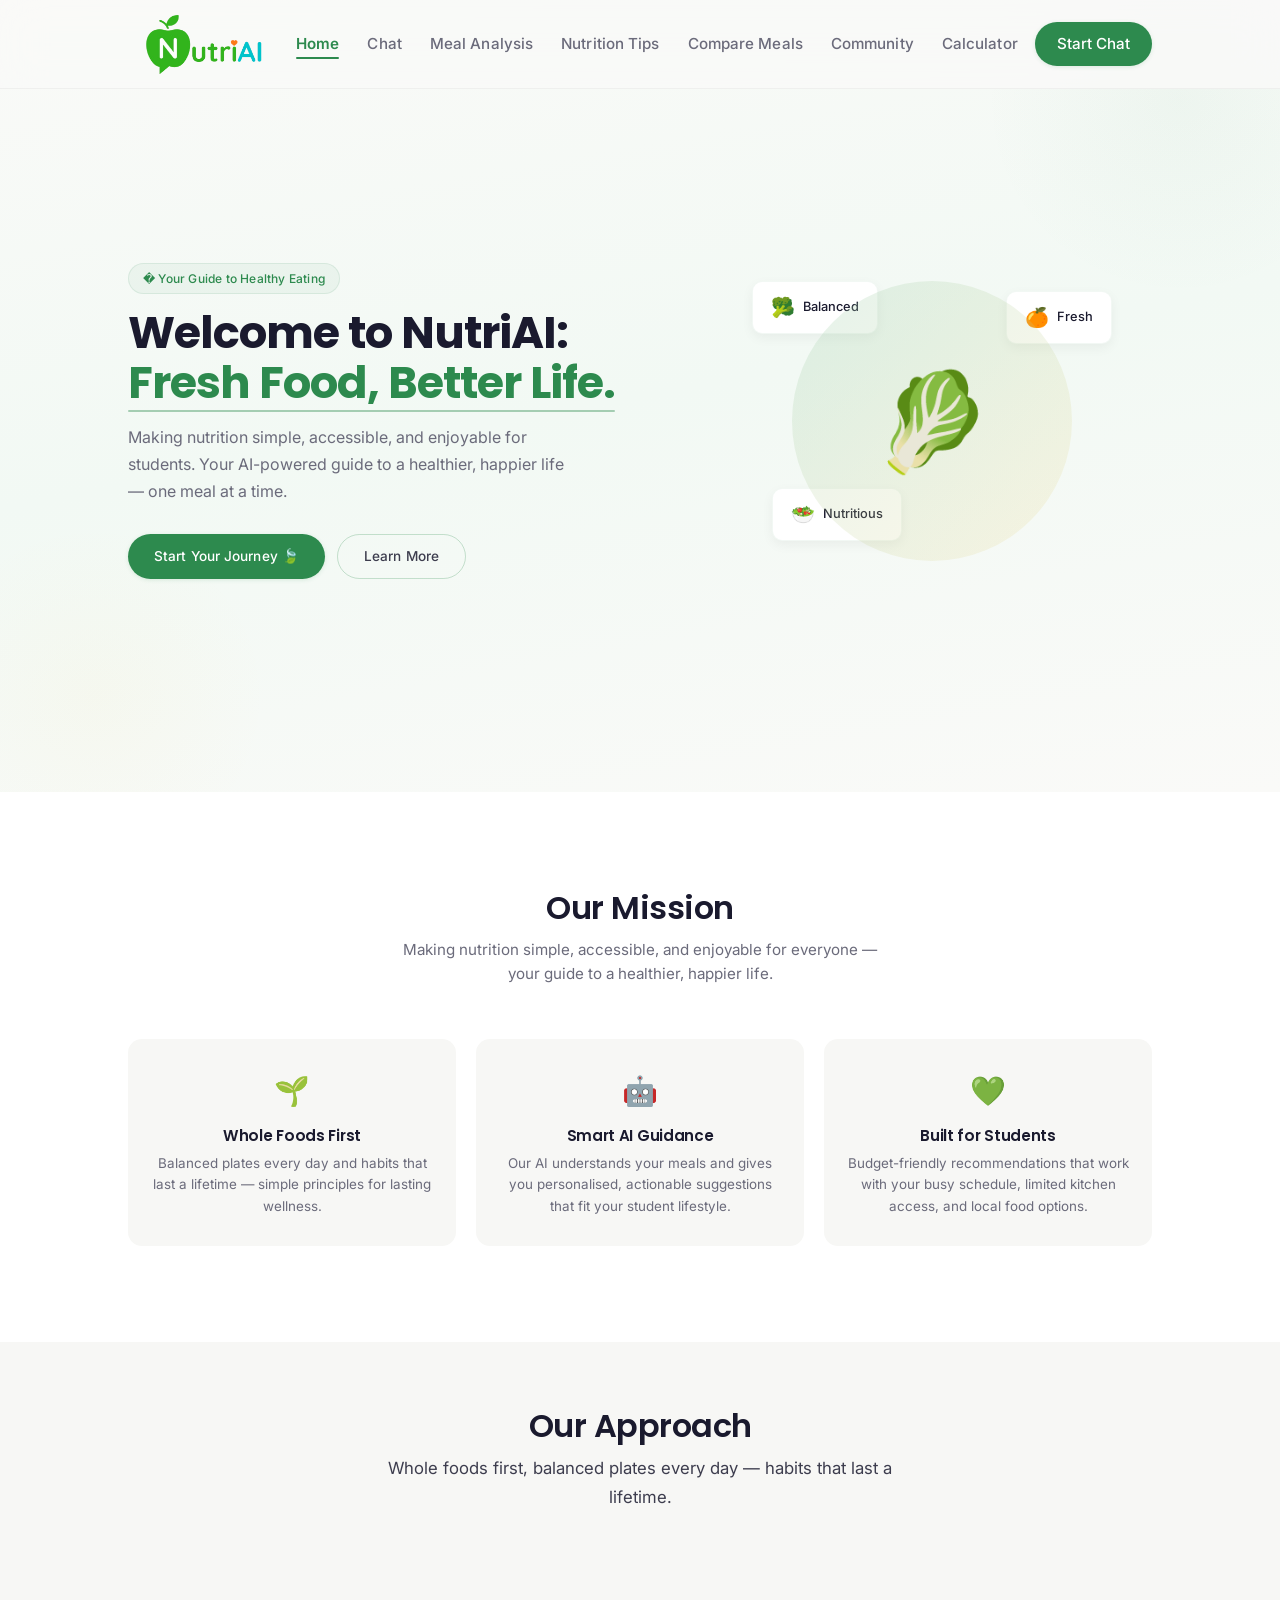
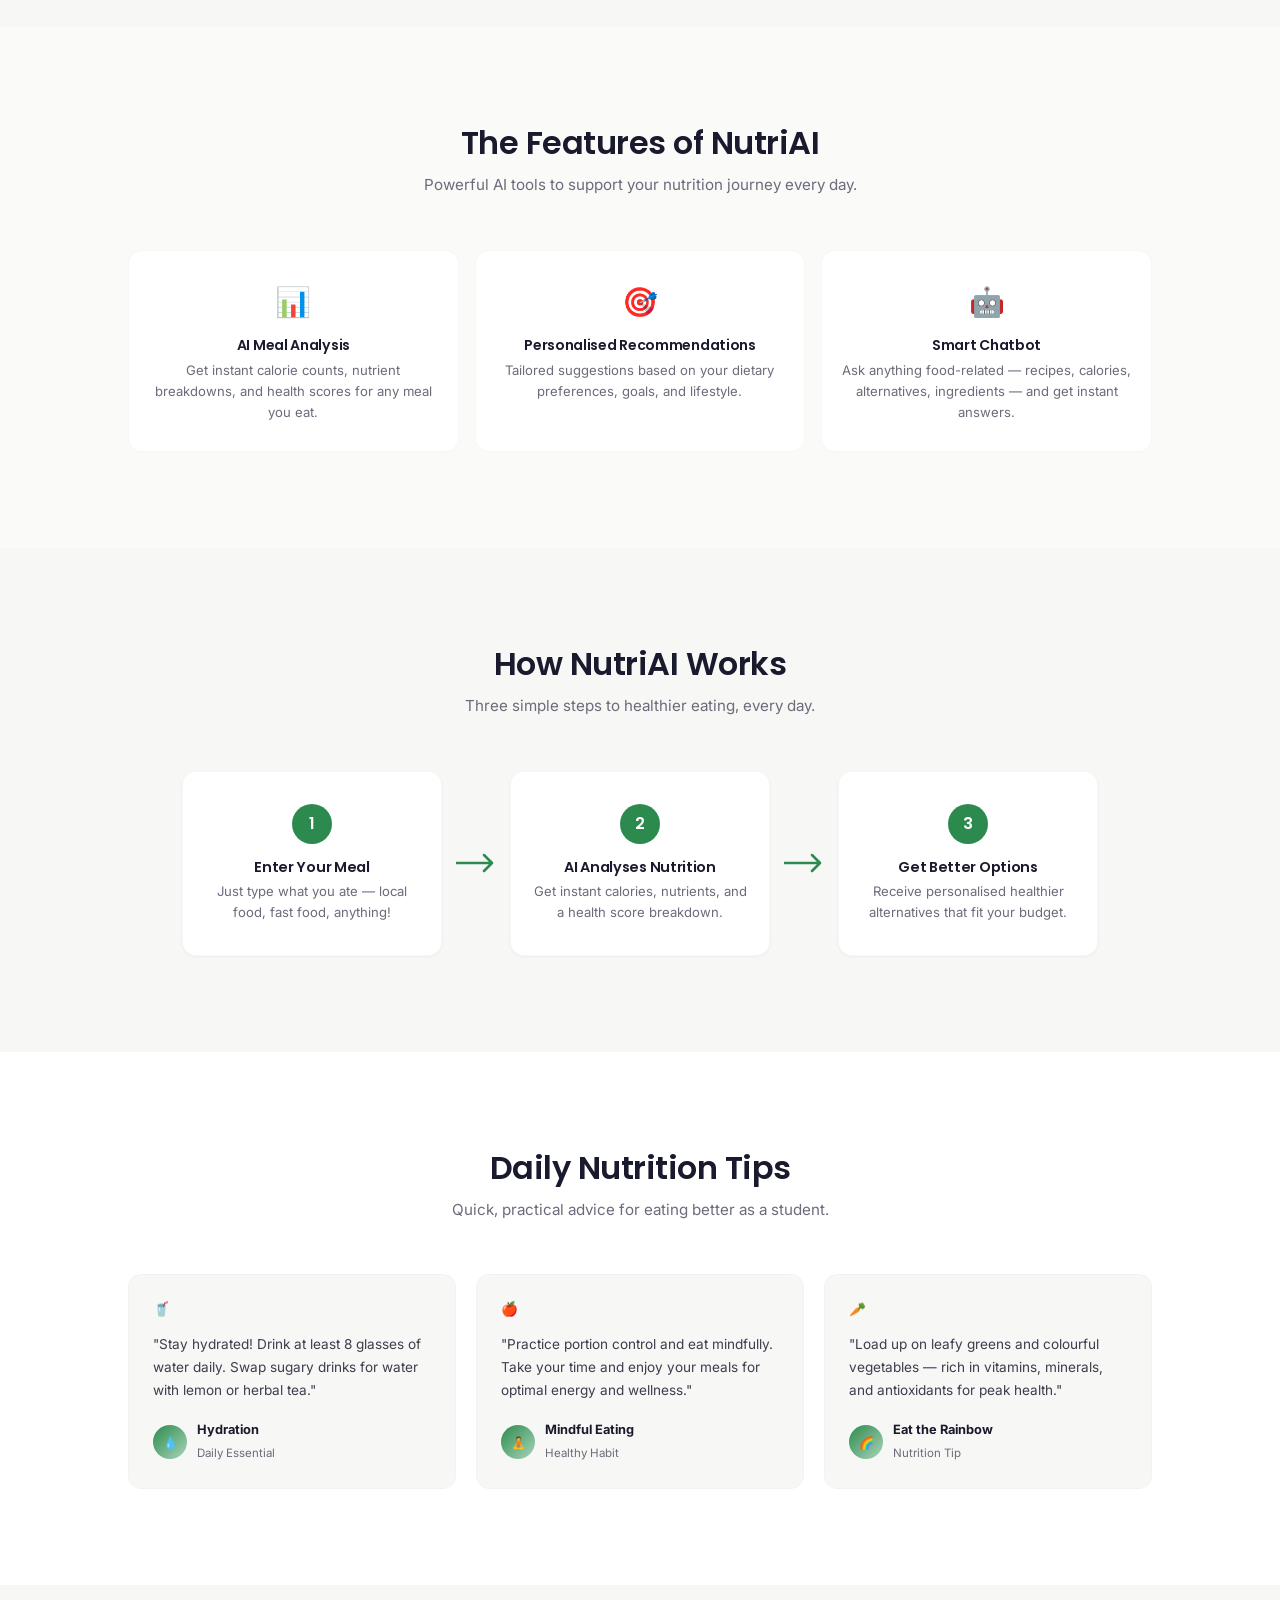
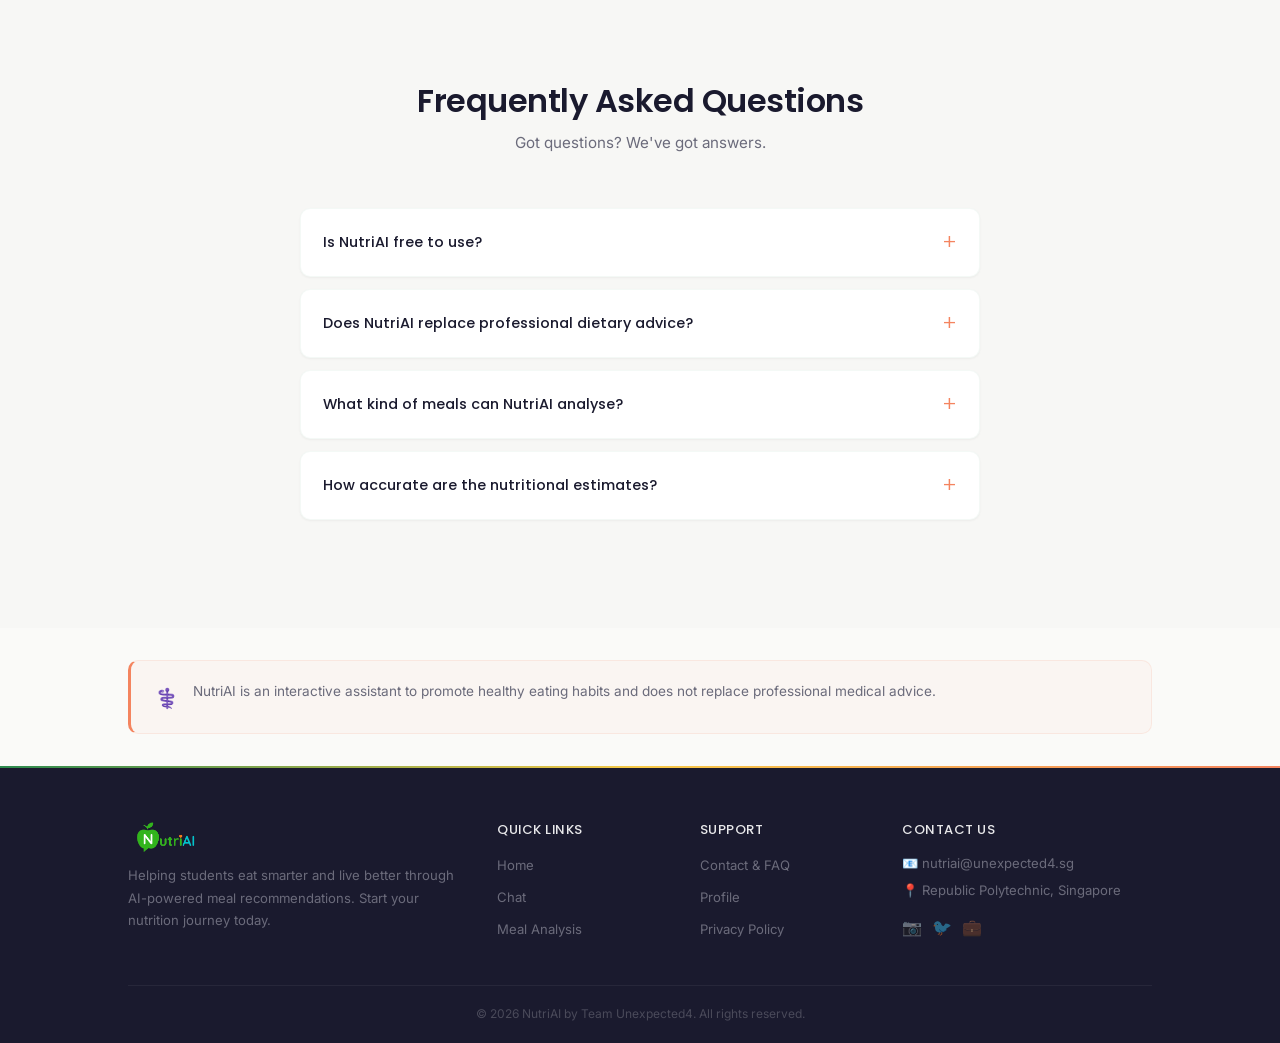
==== commit 44ed0e15: "changed size of font and logo of the website" ====
--- a/index.html
+++ b/index.html
@@ -15,7 +15,7 @@
     <nav class="navbar">
         <div class="nav-container">
             <a href="index.html" class="nav-logo">
-                <img src="images/logo.svg" alt="NutriAI Logo" class="logo-img">
+                <img src="images/image-removebg-preview.png" alt="NutriAI Logo" class="logo-img">
             </a>
             <ul class="nav-links">
                 <li><a href="index.html" class="active">Home</a></li>
@@ -289,7 +289,7 @@
             <div class="footer-grid">
                 <div class="footer-brand">
                     <div class="footer-logo">
-                        <img src="images/logo.svg" alt="NutriAI Logo" class="logo-img footer-logo-img">
+                        <img src="images/image-removebg-preview.png" alt="NutriAI Logo" class="logo-img footer-logo-img">
                     </div>
                     <p>Helping students eat smarter and live better through AI-powered meal recommendations. Start your nutrition journey today.</p>
                 </div>
--- a/css/style.css
+++ b/css/style.css
@@ -370,7 +370,7 @@
 }
 
 .logo-img {
-    height: 34px;
+    height: 60px;
     width: auto;
 }
 
@@ -381,7 +381,7 @@
 }
 
 .nav-links a {
-    font-size: 0.8rem;
+    font-size: 0.95rem;
     font-weight: 500;
     color: var(--text-muted);
     position: relative;
@@ -414,10 +414,10 @@
 .nav-cta {
     background-color: var(--primary-green);
     color: var(--white);
-    padding: 9px 20px;
+    padding: 10px 22px;
     border-radius: var(--radius-full);
     font-weight: 500;
-    font-size: 0.8rem;
+    font-size: 0.95rem;
     font-family: 'Inter', sans-serif;
     box-shadow: 0 1px 4px rgba(45, 138, 78, 0.15);
     transition: var(--transition);
@@ -490,7 +490,7 @@
 }
 
 .footer-logo-img {
-    filter: brightness(10);
+    filter: none;
 }
 
 .footer-links h4,
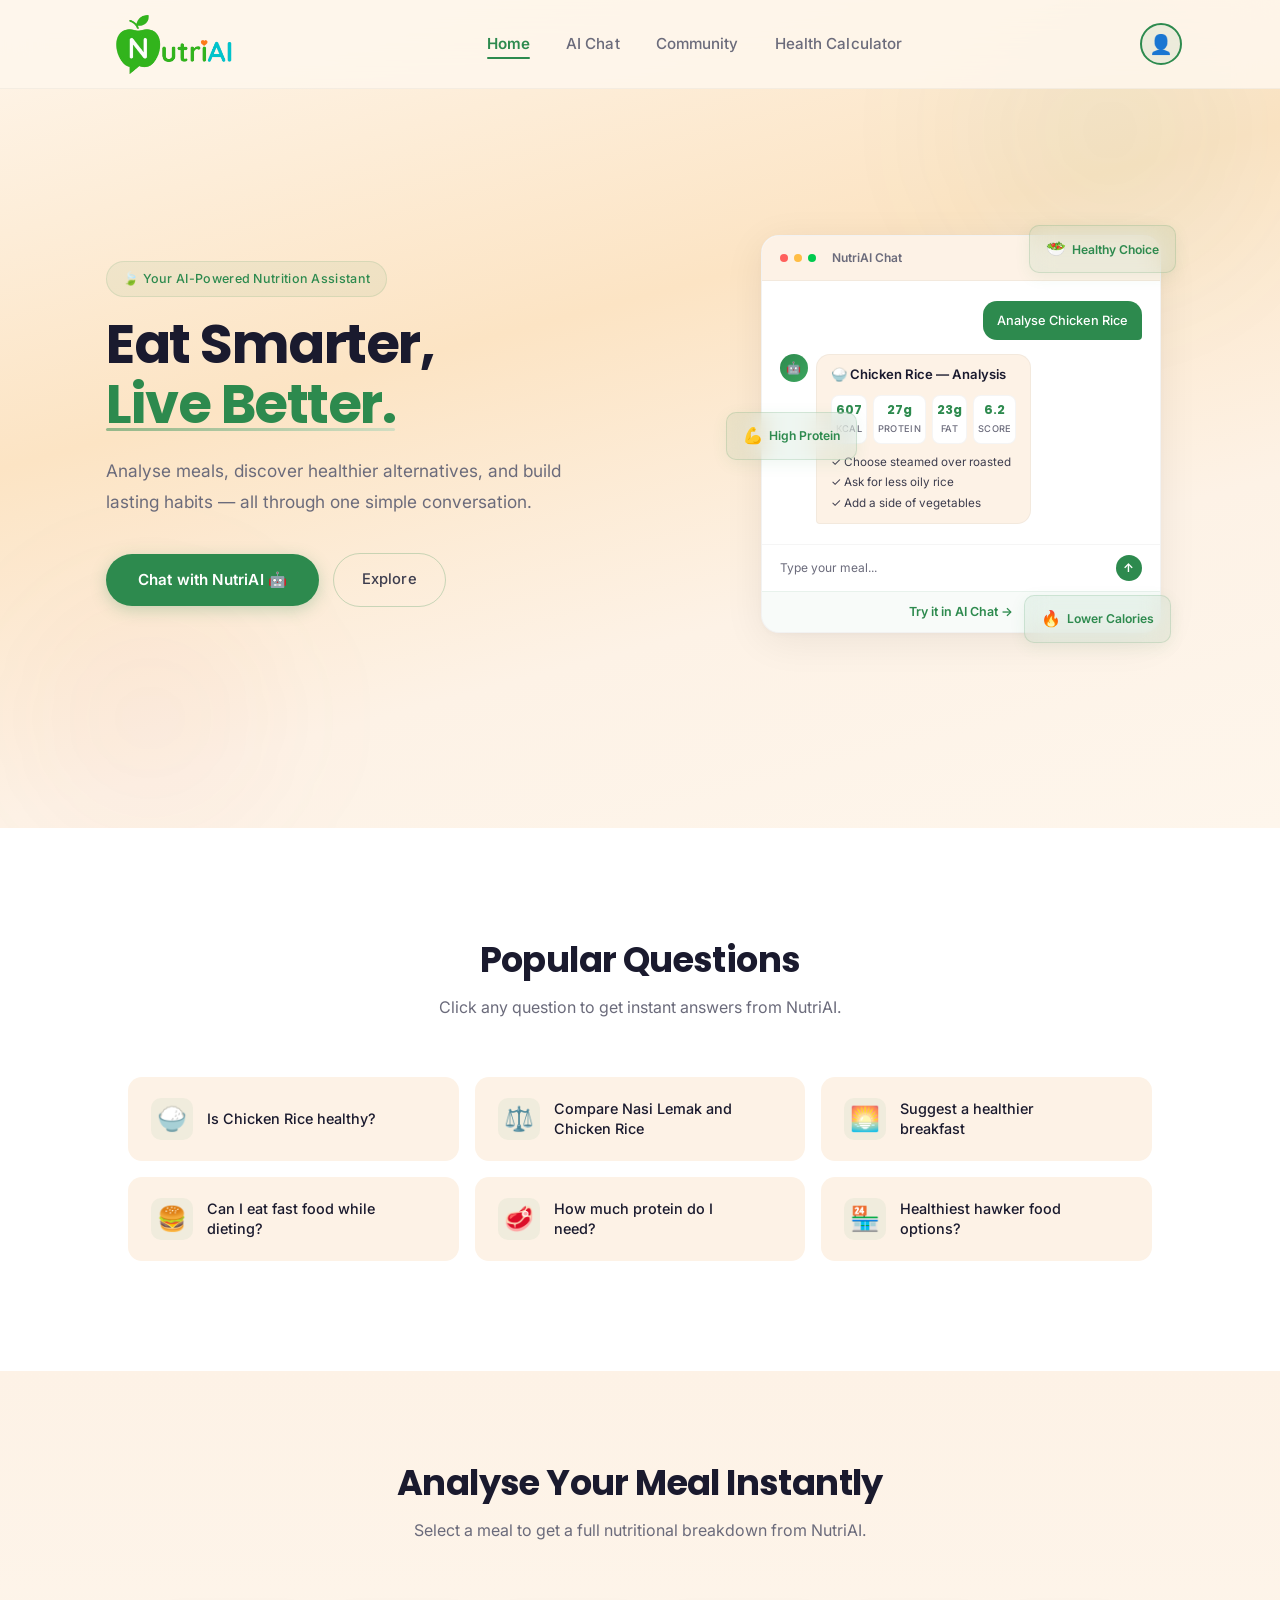
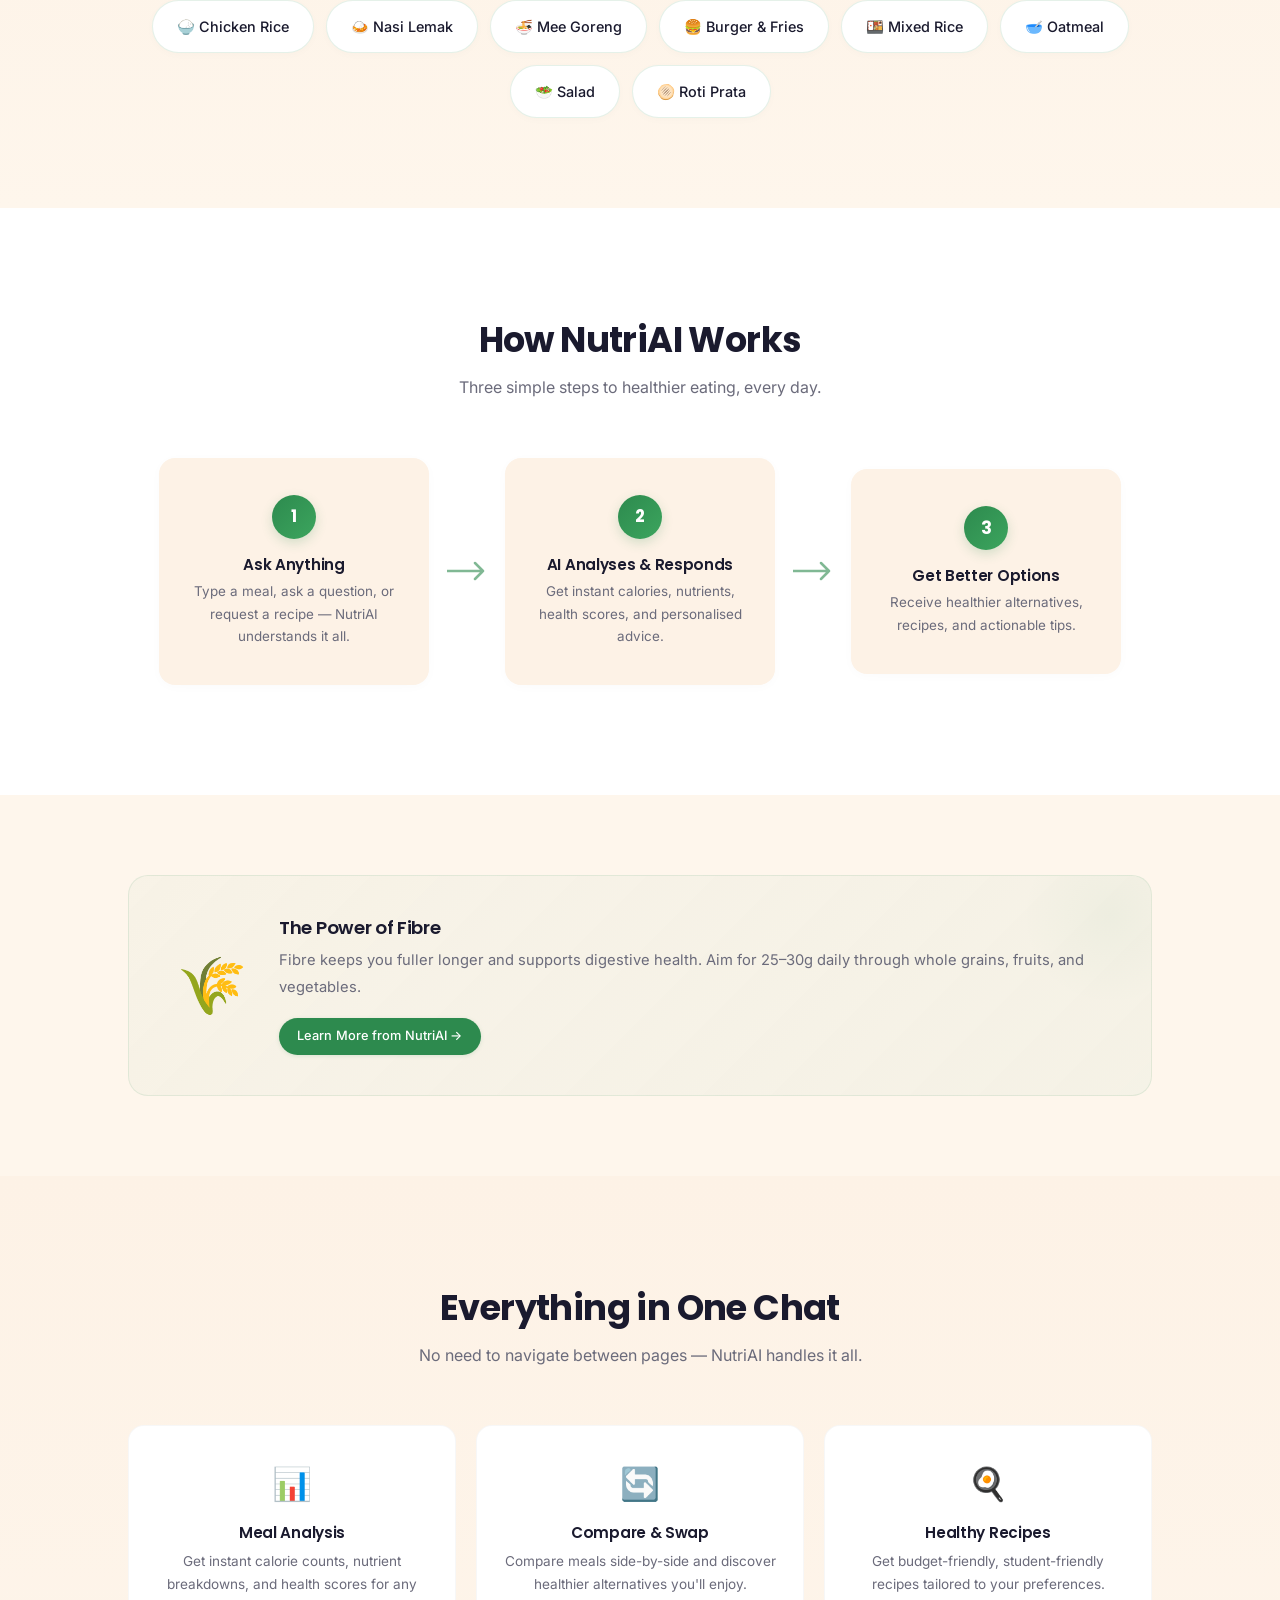
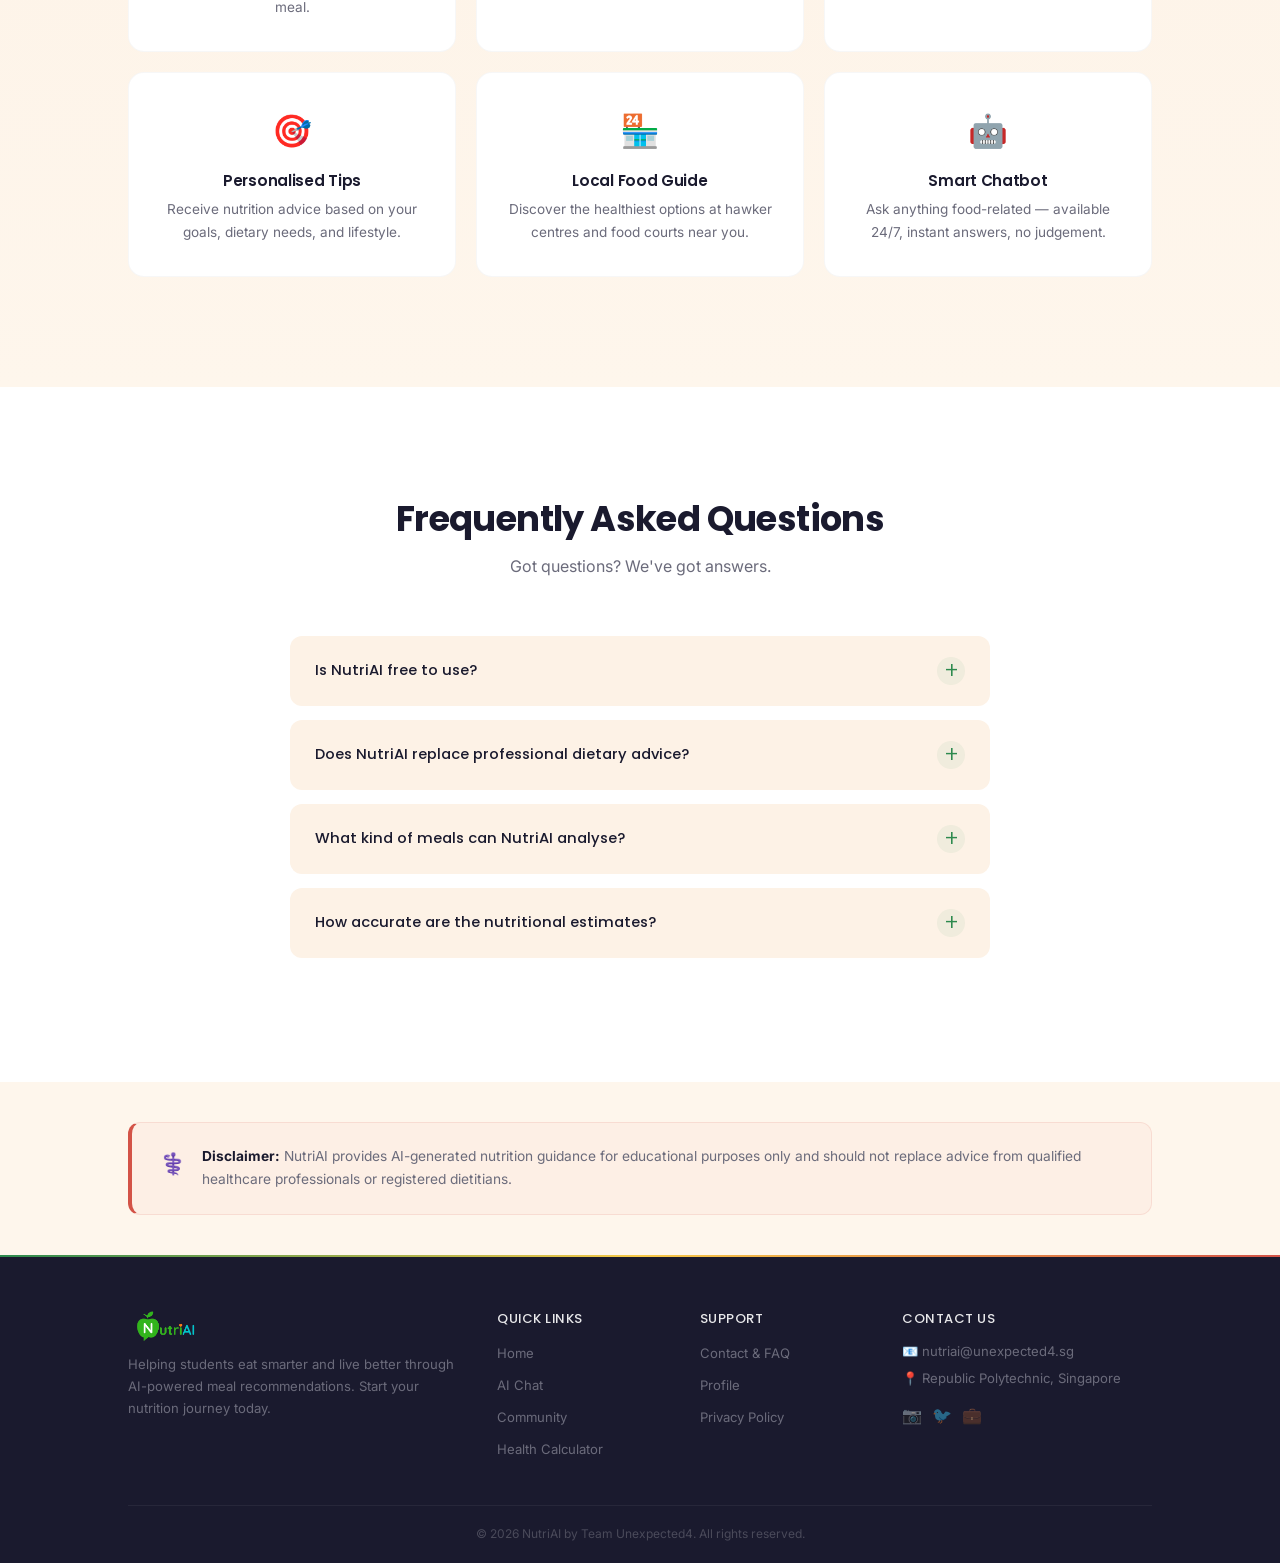
==== commit 1986f2a6: "redesign of the website and remove irrelevant pages" ====
--- a/index.html
+++ b/index.html
@@ -19,14 +19,13 @@
             </a>
             <ul class="nav-links">
                 <li><a href="index.html" class="active">Home</a></li>
-                <li><a href="chat.html">Chat</a></li>
-                <li><a href="meal-analysis.html">Meal Analysis</a></li>
-                <li><a href="tips.html">Nutrition Tips</a></li>
-                <li><a href="compare.html">Compare Meals</a></li>
+                <li><a href="chat.html">AI Chat</a></li>
                 <li><a href="community.html">Community</a></li>
-                <li><a href="calculator.html">Calculator</a></li>
+                <li><a href="calculator.html">Health Calculator</a></li>
             </ul>
-            <a href="chat.html" class="nav-cta">Start Chat</a>
+            <div class="nav-right">
+                <a href="profile.html" class="nav-profile" aria-label="Profile">👤</a>
+            </div>
             <button class="nav-toggle" aria-label="Toggle navigation">
                 <span></span>
                 <span></span>
@@ -40,103 +39,146 @@
         <div class="hero-container">
             <div class="hero-content">
                 <div class="hero-problem">
-                    <span class="hero-badge">� Your Guide to Healthy Eating</span>
-                </div>
-                <h1 class="hero-title">Welcome to NutriAI: <span>Fresh Food, Better Life.</span></h1>
-                <p class="hero-subtitle">Making nutrition simple, accessible, and enjoyable for students. Your AI-powered guide to a healthier, happier life — one meal at a time.</p>
+                    <span class="hero-badge">🍃 Your AI-Powered Nutrition Assistant</span>
+                </div>
+                <h1 class="hero-title">Eat Smarter, <span>Live Better.</span></h1>
+                <p class="hero-subtitle">Analyse meals, discover healthier alternatives, and build lasting habits — all through one simple conversation.</p>
                 <div class="hero-buttons">
-                    <a href="chat.html" class="btn btn-primary">Start Your Journey 🍃</a>
-                    <a href="#mission" class="btn btn-secondary">Learn More</a>
+                    <a href="chat.html" class="btn btn-primary btn-lg">Chat with NutriAI 🤖</a>
+                    <a href="#popular-questions" class="btn btn-secondary">Explore</a>
                 </div>
             </div>
             <div class="hero-illustration">
-                <div class="hero-image-wrapper">
-                    <div class="floating-card card-1">
-                        <span class="card-icon">🥦</span>
-                        <span class="card-text">Balanced</span>
-                    </div>
-                    <div class="floating-card card-2">
-                        <span class="card-icon">🍊</span>
-                        <span class="card-text">Fresh</span>
-                    </div>
-                    <div class="floating-card card-3">
-                        <span class="card-icon">🥗</span>
-                        <span class="card-text">Nutritious</span>
-                    </div>
-                    <div class="hero-circle"></div>
-                    <div class="hero-plate">
-                        <span class="plate-emoji">🥬</span>
-                    </div>
-                </div>
-            </div>
-        </div>
-    </section>
-
-    <!-- Mission Section -->
-    <section class="problem-section" id="mission">
-        <div class="container">
-            <div class="section-header">
-                <h2>Our Mission</h2>
-                <p>Making nutrition simple, accessible, and enjoyable for everyone — your guide to a healthier, happier life.</p>
-            </div>
-            <div class="problem-grid">
-                <div class="problem-card">
-                    <div class="problem-icon">🌱</div>
-                    <h3>Whole Foods First</h3>
-                    <p>Balanced plates every day and habits that last a lifetime — simple principles for lasting wellness.</p>
-                </div>
-                <div class="problem-card">
-                    <div class="problem-icon">🤖</div>
-                    <h3>Smart AI Guidance</h3>
-                    <p>Our AI understands your meals and gives you personalised, actionable suggestions that fit your student lifestyle.</p>
-                </div>
-                <div class="problem-card">
-                    <div class="problem-icon">💚</div>
-                    <h3>Built for Students</h3>
-                    <p>Budget-friendly recommendations that work with your busy schedule, limited kitchen access, and local food options.</p>
-                </div>
-            </div>
-        </div>
-    </section>
-
-    <!-- Our Approach Section -->
-    <section class="approach-section">
-        <div class="container">
-            <div class="section-header">
-                <h2>Our Approach</h2>
-                <p>Whole foods first, balanced plates every day — habits that last a lifetime.</p>
-            </div>
-        </div>
-    </section>
-
-    <!-- Features of NutriAI -->
-    <section class="features" id="features">
-        <div class="container">
-            <div class="section-header">
-                <h2>The Features of NutriAI</h2>
-                <p>Powerful AI tools to support your nutrition journey every day.</p>
-            </div>
-            <div class="features-grid">
-                <div class="feature-card">
-                    <div class="feature-icon">📊</div>
-                    <h3>AI Meal Analysis</h3>
-                    <p>Get instant calorie counts, nutrient breakdowns, and health scores for any meal you eat.</p>
-                </div>
-                <div class="feature-card">
-                    <div class="feature-icon">🎯</div>
-                    <h3>Personalised Recommendations</h3>
-                    <p>Tailored suggestions based on your dietary preferences, goals, and lifestyle.</p>
-                </div>
-                <div class="feature-card">
-                    <div class="feature-icon">🤖</div>
-                    <h3>Smart Chatbot</h3>
-                    <p>Ask anything food-related — recipes, calories, alternatives, ingredients — and get instant answers.</p>
-                </div>
-            </div>
-        </div>
-    </section>
-
-    <!-- Features of NutriAI -->
+                <div class="hero-preview-wrapper">
+                    <!-- Chat Preview Card -->
+                    <a href="chat.html" class="hero-chat-preview">
+                        <div class="chat-preview-header">
+                            <div class="chat-preview-dot"></div>
+                            <div class="chat-preview-dot"></div>
+                            <div class="chat-preview-dot"></div>
+                            <span class="chat-preview-title">NutriAI Chat</span>
+                        </div>
+                        <div class="chat-preview-body">
+                            <!-- User message -->
+                            <div class="preview-msg preview-msg-user">
+                                <div class="preview-bubble preview-bubble-user">Analyse Chicken Rice</div>
+                            </div>
+                            <!-- AI response -->
+                            <div class="preview-msg preview-msg-ai">
+                                <div class="preview-avatar">🤖</div>
+                                <div class="preview-bubble preview-bubble-ai">
+                                    <div class="preview-ai-title">🍚 Chicken Rice — Analysis</div>
+                                    <div class="preview-stats-row">
+                                        <div class="preview-stat">
+                                            <span class="preview-stat-val">607</span>
+                                            <span class="preview-stat-lbl">kcal</span>
+                                        </div>
+                                        <div class="preview-stat">
+                                            <span class="preview-stat-val">27g</span>
+                                            <span class="preview-stat-lbl">protein</span>
+                                        </div>
+                                        <div class="preview-stat">
+                                            <span class="preview-stat-val">23g</span>
+                                            <span class="preview-stat-lbl">fat</span>
+                                        </div>
+                                        <div class="preview-stat">
+                                            <span class="preview-stat-val">6.2</span>
+                                            <span class="preview-stat-lbl">score</span>
+                                        </div>
+                                    </div>
+                                    <div class="preview-recs">
+                                        <span>✓ Choose steamed over roasted</span>
+                                        <span>✓ Ask for less oily rice</span>
+                                        <span>✓ Add a side of vegetables</span>
+                                    </div>
+                                </div>
+                            </div>
+                        </div>
+                        <div class="chat-preview-footer">
+                            <span class="chat-preview-input">Type your meal...</span>
+                            <span class="chat-preview-send">↑</span>
+                        </div>
+                        <div class="chat-preview-cta">Try it in AI Chat →</div>
+                    </a>
+
+                    <!-- Floating Glassmorphism Cards -->
+                    <div class="hero-float-card float-1">
+                        <span>🥗</span> Healthy Choice
+                    </div>
+                    <div class="hero-float-card float-2">
+                        <span>💪</span> High Protein
+                    </div>
+                    <div class="hero-float-card float-3">
+                        <span>🔥</span> Lower Calories
+                    </div>
+                </div>
+            </div>
+        </div>
+    </section>
+
+    <!-- Popular Questions Section -->
+    <section class="popular-questions" id="popular-questions">
+        <div class="container">
+            <div class="section-header">
+                <h2>Popular Questions</h2>
+                <p>Click any question to get instant answers from NutriAI.</p>
+            </div>
+            <div class="questions-grid">
+                <a href="chat.html?q=Is+Chicken+Rice+healthy%3F" class="question-card">
+                    <span class="question-icon">🍚</span>
+                    <span class="question-text">Is Chicken Rice healthy?</span>
+                    <span class="question-arrow">→</span>
+                </a>
+                <a href="chat.html?q=Compare+Nasi+Lemak+and+Chicken+Rice" class="question-card">
+                    <span class="question-icon">⚖️</span>
+                    <span class="question-text">Compare Nasi Lemak and Chicken Rice</span>
+                    <span class="question-arrow">→</span>
+                </a>
+                <a href="chat.html?q=Suggest+a+healthier+breakfast" class="question-card">
+                    <span class="question-icon">🌅</span>
+                    <span class="question-text">Suggest a healthier breakfast</span>
+                    <span class="question-arrow">→</span>
+                </a>
+                <a href="chat.html?q=Can+I+eat+fast+food+while+dieting%3F" class="question-card">
+                    <span class="question-icon">🍔</span>
+                    <span class="question-text">Can I eat fast food while dieting?</span>
+                    <span class="question-arrow">→</span>
+                </a>
+                <a href="chat.html?q=How+much+protein+do+I+need%3F" class="question-card">
+                    <span class="question-icon">🥩</span>
+                    <span class="question-text">How much protein do I need?</span>
+                    <span class="question-arrow">→</span>
+                </a>
+                <a href="chat.html?q=What+are+the+healthiest+hawker+food+options%3F" class="question-card">
+                    <span class="question-icon">🏪</span>
+                    <span class="question-text">Healthiest hawker food options?</span>
+                    <span class="question-arrow">→</span>
+                </a>
+            </div>
+        </div>
+    </section>
+
+    <!-- Quick Meal Analysis Section -->
+    <section class="quick-analysis">
+        <div class="container">
+            <div class="section-header">
+                <h2>Analyse Your Meal Instantly</h2>
+                <p>Select a meal to get a full nutritional breakdown from NutriAI.</p>
+            </div>
+            <div class="meal-chips">
+                <a href="chat.html?q=Analyse+Chicken+Rice+nutrition" class="meal-chip">🍚 Chicken Rice</a>
+                <a href="chat.html?q=Analyse+Nasi+Lemak+nutrition" class="meal-chip">🍛 Nasi Lemak</a>
+                <a href="chat.html?q=Analyse+Mee+Goreng+nutrition" class="meal-chip">🍜 Mee Goreng</a>
+                <a href="chat.html?q=Analyse+Burger+and+Fries+nutrition" class="meal-chip">🍔 Burger & Fries</a>
+                <a href="chat.html?q=Analyse+Mixed+Rice+nutrition" class="meal-chip">🍱 Mixed Rice</a>
+                <a href="chat.html?q=Analyse+Oatmeal+nutrition" class="meal-chip">🥣 Oatmeal</a>
+                <a href="chat.html?q=Analyse+Salad+nutrition" class="meal-chip">🥗 Salad</a>
+                <a href="chat.html?q=Analyse+Roti+Prata+nutrition" class="meal-chip">🫓 Roti Prata</a>
+            </div>
+        </div>
+    </section>
+
+    <!-- How It Works -->
     <section class="how-it-works" id="how-it-works">
         <div class="container">
             <div class="section-header">
@@ -147,8 +189,8 @@
                 <div class="step">
                     <div class="step-number">1</div>
                     <div class="step-content">
-                        <h3>Enter Your Meal</h3>
-                        <p>Just type what you ate — local food, fast food, anything!</p>
+                        <h3>Ask Anything</h3>
+                        <p>Type a meal, ask a question, or request a recipe — NutriAI understands it all.</p>
                     </div>
                 </div>
                 <div class="step-connector">
@@ -159,8 +201,8 @@
                 <div class="step">
                     <div class="step-number">2</div>
                     <div class="step-content">
-                        <h3>AI Analyses Nutrition</h3>
-                        <p>Get instant calories, nutrients, and a health score breakdown.</p>
+                        <h3>AI Analyses & Responds</h3>
+                        <p>Get instant calories, nutrients, health scores, and personalised advice.</p>
                     </div>
                 </div>
                 <div class="step-connector">
@@ -172,53 +214,64 @@
                     <div class="step-number">3</div>
                     <div class="step-content">
                         <h3>Get Better Options</h3>
-                        <p>Receive personalised healthier alternatives that fit your budget.</p>
-                    </div>
-                </div>
-            </div>
-        </div>
-    </section>
-
-    <!-- Daily Nutrition Tips -->
-    <section class="testimonials">
-        <div class="container">
-            <div class="section-header">
-                <h2>Daily Nutrition Tips</h2>
-                <p>Quick, practical advice for eating better as a student.</p>
-            </div>
-            <div class="testimonials-grid">
-                <div class="testimonial-card">
-                    <div class="testimonial-stars">🥤</div>
-                    <p>"Stay hydrated! Drink at least 8 glasses of water daily. Swap sugary drinks for water with lemon or herbal tea."</p>
-                    <div class="testimonial-author">
-                        <div class="author-avatar">💧</div>
-                        <div class="author-info">
-                            <strong>Hydration</strong>
-                            <span>Daily Essential</span>
-                        </div>
-                    </div>
-                </div>
-                <div class="testimonial-card">
-                    <div class="testimonial-stars">🍎</div>
-                    <p>"Practice portion control and eat mindfully. Take your time and enjoy your meals for optimal energy and wellness."</p>
-                    <div class="testimonial-author">
-                        <div class="author-avatar">🧘</div>
-                        <div class="author-info">
-                            <strong>Mindful Eating</strong>
-                            <span>Healthy Habit</span>
-                        </div>
-                    </div>
-                </div>
-                <div class="testimonial-card">
-                    <div class="testimonial-stars">🥕</div>
-                    <p>"Load up on leafy greens and colourful vegetables — rich in vitamins, minerals, and antioxidants for peak health."</p>
-                    <div class="testimonial-author">
-                        <div class="author-avatar">🌈</div>
-                        <div class="author-info">
-                            <strong>Eat the Rainbow</strong>
-                            <span>Nutrition Tip</span>
-                        </div>
-                    </div>
+                        <p>Receive healthier alternatives, recipes, and actionable tips.</p>
+                    </div>
+                </div>
+            </div>
+        </div>
+    </section>
+
+    <!-- Featured Healthy Tip -->
+    <section class="featured-tip">
+        <div class="container">
+            <div class="tip-card">
+                <div class="tip-icon">🌾</div>
+                <div class="tip-content">
+                    <h3>The Power of Fibre</h3>
+                    <p>Fibre keeps you fuller longer and supports digestive health. Aim for 25–30g daily through whole grains, fruits, and vegetables.</p>
+                    <a href="chat.html?q=Tell+me+more+about+the+benefits+of+fibre+and+how+to+get+enough" class="btn btn-primary btn-sm">Learn More from NutriAI →</a>
+                </div>
+            </div>
+        </div>
+    </section>
+
+    <!-- Features of NutriAI -->
+    <section class="features" id="features">
+        <div class="container">
+            <div class="section-header">
+                <h2>Everything in One Chat</h2>
+                <p>No need to navigate between pages — NutriAI handles it all.</p>
+            </div>
+            <div class="features-grid">
+                <div class="feature-card">
+                    <div class="feature-icon">📊</div>
+                    <h3>Meal Analysis</h3>
+                    <p>Get instant calorie counts, nutrient breakdowns, and health scores for any meal.</p>
+                </div>
+                <div class="feature-card">
+                    <div class="feature-icon">🔄</div>
+                    <h3>Compare & Swap</h3>
+                    <p>Compare meals side-by-side and discover healthier alternatives you'll enjoy.</p>
+                </div>
+                <div class="feature-card">
+                    <div class="feature-icon">🍳</div>
+                    <h3>Healthy Recipes</h3>
+                    <p>Get budget-friendly, student-friendly recipes tailored to your preferences.</p>
+                </div>
+                <div class="feature-card">
+                    <div class="feature-icon">🎯</div>
+                    <h3>Personalised Tips</h3>
+                    <p>Receive nutrition advice based on your goals, dietary needs, and lifestyle.</p>
+                </div>
+                <div class="feature-card">
+                    <div class="feature-icon">🏪</div>
+                    <h3>Local Food Guide</h3>
+                    <p>Discover the healthiest options at hawker centres and food courts near you.</p>
+                </div>
+                <div class="feature-card">
+                    <div class="feature-icon">🤖</div>
+                    <h3>Smart Chatbot</h3>
+                    <p>Ask anything food-related — available 24/7, instant answers, no judgement.</p>
                 </div>
             </div>
         </div>
@@ -268,7 +321,6 @@
                         <p>Our AI provides estimates based on standard nutritional databases. While not exact, they give you a good overview of your meal's nutritional profile.</p>
                     </div>
                 </div>
-
             </div>
         </div>
     </section>
@@ -278,7 +330,7 @@
         <div class="container">
             <div class="disclaimer-box">
                 <span class="disclaimer-icon">⚕️</span>
-                <p>NutriAI is an interactive assistant to promote healthy eating habits and does not replace professional medical advice.</p>
+                <p><strong>Disclaimer:</strong> NutriAI provides AI-generated nutrition guidance for educational purposes only and should not replace advice from qualified healthcare professionals or registered dietitians.</p>
             </div>
         </div>
     </section>
@@ -297,9 +349,10 @@
                     <h4>Quick Links</h4>
                     <ul>
                         <li><a href="index.html">Home</a></li>
-                        <li><a href="chat.html">Chat</a></li>
-                        <li><a href="meal-analysis.html">Meal Analysis</a></li>
-                            </ul>
+                        <li><a href="chat.html">AI Chat</a></li>
+                        <li><a href="community.html">Community</a></li>
+                        <li><a href="calculator.html">Health Calculator</a></li>
+                    </ul>
                 </div>
                 <div class="footer-links">
                     <h4>Support</h4>
--- a/css/style.css
+++ b/css/style.css
@@ -7,12 +7,12 @@
     --primary-green: #2d8a4e;
     --primary-green-light: #4caf50;
     --secondary-green: #a8d5ba;
-    --accent-orange: #f4845f;
+    --accent-orange: #d35347;
     --accent-yellow: #f7c948;
-    --warm-cream: #fafaf8;
-    --warm-cream-dark: #f2f1ed;
+    --warm-cream: #fef6ec;
+    --warm-cream-dark: #fce4c4;
     --white: #ffffff;
-    --light-grey: #f7f7f5;
+    --light-grey: #fdf2e6;
     --dark-grey: #1a1a2e;
     --text-body: #3d3d4e;
     --text-muted: #6b6b7b;
@@ -241,24 +241,24 @@
 /* Section Headers */
 .section-header {
     text-align: center;
-    margin-bottom: 52px;
+    margin-bottom: 56px;
 }
 
 .section-header h2 {
-    font-size: 2rem;
-    margin-bottom: 10px;
+    font-size: 2.2rem;
+    margin-bottom: 12px;
     color: var(--dark-grey);
-    letter-spacing: -0.5px;
-    font-weight: 600;
+    letter-spacing: -0.6px;
+    font-weight: 700;
 }
 
 .section-header p {
-    font-size: 0.95rem;
+    font-size: 1rem;
     color: var(--text-muted);
-    max-width: 480px;
+    max-width: 500px;
     margin: 0 auto;
     font-weight: 400;
-    line-height: 1.6;
+    line-height: 1.7;
 }
 
 /* Buttons */
@@ -341,7 +341,7 @@
     top: 0;
     left: 0;
     right: 0;
-    background: rgba(250, 250, 248, 0.85);
+    background: rgba(254, 246, 236, 0.88);
     backdrop-filter: blur(20px);
     -webkit-backdrop-filter: blur(20px);
     z-index: 1000;
@@ -356,7 +356,7 @@
 }
 
 .nav-container {
-    max-width: 1080px;
+    max-width: 1140px;
     margin: 0 auto;
     padding: 0 28px;
     display: flex;
@@ -377,7 +377,8 @@
 .nav-links {
     display: flex;
     align-items: center;
-    gap: 28px;
+    gap: 36px;
+    margin: 0 auto;
 }
 
 .nav-links a {
@@ -427,6 +428,31 @@
     background-color: #236b3e;
     transform: translateY(-1px);
     box-shadow: 0 3px 10px rgba(45, 138, 78, 0.2);
+}
+
+.nav-right {
+    display: flex;
+    align-items: center;
+    gap: 12px;
+}
+
+.nav-profile {
+    width: 42px;
+    height: 42px;
+    border-radius: 50%;
+    background: rgba(45, 138, 78, 0.08);
+    border: 2px solid var(--primary-green);
+    display: flex;
+    align-items: center;
+    justify-content: center;
+    font-size: 1.2rem;
+    transition: var(--transition);
+}
+
+.nav-profile:hover {
+    background: rgba(45, 138, 78, 0.15);
+    transform: translateY(-1px);
+    box-shadow: 0 3px 10px rgba(45, 138, 78, 0.15);
 }
 
 .nav-toggle {
--- a/css/landing.css
+++ b/css/landing.css
@@ -1,206 +1,861 @@
 /* ============================
    Landing Page Styles
-   Modern, professional design
+   Premium modern design — Notion/Headspace/Calm inspired
+   Clean, trustworthy, minimal
    ============================ */
 
-/* Hero Section */
+/* ---- Fade-in Animations ---- */
+@keyframes fadeInUp {
+    from { opacity: 0; transform: translateY(24px); }
+    to { opacity: 1; transform: translateY(0); }
+}
+
+@keyframes fadeInScale {
+    from { opacity: 0; transform: scale(0.96); }
+    to { opacity: 1; transform: scale(1); }
+}
+
+@keyframes heroFloat {
+    0%, 100% { transform: translateY(0); }
+    50% { transform: translateY(-12px); }
+}
+
+@keyframes heroPulse {
+    0%, 100% { transform: translate(-50%, -50%) scale(1); opacity: 0.35; }
+    50% { transform: translate(-50%, -50%) scale(1.06); opacity: 0.55; }
+}
+
+@keyframes shimmer {
+    0% { background-position: -200% center; }
+    100% { background-position: 200% center; }
+}
+
+/* ---- Hero Section ---- */
 .hero {
-    padding: 150px 0 100px;
-    background: linear-gradient(170deg, #fafaf8 0%, #f2f9f4 50%, #fafaf8 100%);
-    min-height: 88vh;
+    padding: 160px 0 120px;
+    background: linear-gradient(165deg, #fef6ec 0%, #fce4c4 40%, #fdf2e6 70%, #fef6ec 100%);
+    min-height: 92vh;
     display: flex;
     align-items: center;
     position: relative;
     overflow: hidden;
 }
 
+/* Subtle depth blurs */
 .hero::before {
     content: '';
     position: absolute;
-    top: -100px;
-    right: -100px;
-    width: 400px;
-    height: 400px;
-    background: radial-gradient(circle, rgba(45, 138, 78, 0.04) 0%, transparent 70%);
+    top: -120px;
+    right: -80px;
+    width: 500px;
+    height: 500px;
+    background: radial-gradient(circle, rgba(45, 138, 78, 0.06) 0%, transparent 65%);
     border-radius: 50%;
+    filter: blur(40px);
 }
 
 .hero::after {
     content: '';
     position: absolute;
-    bottom: -80px;
-    left: -80px;
-    width: 350px;
-    height: 350px;
-    background: radial-gradient(circle, rgba(247, 201, 72, 0.04) 0%, transparent 70%);
+    bottom: -100px;
+    left: -60px;
+    width: 420px;
+    height: 420px;
+    background: radial-gradient(circle, rgba(211, 83, 71, 0.05) 0%, transparent 65%);
     border-radius: 50%;
+    filter: blur(50px);
 }
 
 .hero-container {
-    max-width: 1080px;
+    max-width: 1140px;
     margin: 0 auto;
-    padding: 0 28px;
+    padding: 0 36px;
     display: grid;
-    grid-template-columns: 1.1fr 0.9fr;
-    gap: 48px;
+    grid-template-columns: 1.15fr 0.85fr;
+    gap: 64px;
     align-items: center;
     position: relative;
     z-index: 1;
 }
 
+/* ---- Hero Content (Left) ---- */
+.hero-content {
+    animation: fadeInUp 0.8s ease both;
+}
+
+.hero-problem {
+    margin-bottom: 18px;
+}
+
+.hero-badge {
+    display: inline-flex;
+    align-items: center;
+    gap: 8px;
+    padding: 7px 16px;
+    background: rgba(45, 138, 78, 0.06);
+    border: 1px solid rgba(45, 138, 78, 0.12);
+    border-radius: var(--radius-full);
+    font-size: 0.78rem;
+    font-weight: 500;
+    color: var(--primary-green);
+    font-family: 'Inter', sans-serif;
+    letter-spacing: 0.3px;
+    backdrop-filter: blur(8px);
+}
+
 .hero-title {
-    font-size: 2.8rem;
+    font-size: 3.4rem;
     font-weight: 700;
-    margin-bottom: 16px;
+    margin-bottom: 20px;
     color: var(--dark-grey);
     font-family: 'Poppins', sans-serif;
-    letter-spacing: -1px;
-    line-height: 1.12;
+    letter-spacing: -1.5px;
+    line-height: 1.1;
 }
 
 .hero-title span {
     color: var(--primary-green);
     position: relative;
+    display: inline-block;
 }
 
 .hero-title span::after {
     content: '';
     position: absolute;
-    bottom: 2px;
+    bottom: 4px;
     left: 0;
     right: 0;
-    height: 2px;
-    background: var(--primary-green);
-    border-radius: 1px;
-    opacity: 0.4;
+    height: 3px;
+    background: linear-gradient(90deg, var(--primary-green), var(--secondary-green));
+    border-radius: 2px;
+    opacity: 0.5;
 }
 
 .hero-subtitle {
-    font-size: 1rem;
+    font-size: 1.08rem;
     color: var(--text-muted);
-    margin-bottom: 28px;
-    line-height: 1.7;
-    max-width: 440px;
+    margin-bottom: 36px;
+    line-height: 1.8;
+    max-width: 460px;
     font-weight: 400;
 }
 
 .hero-buttons {
     display: flex;
-    gap: 12px;
+    gap: 14px;
     flex-wrap: wrap;
-}
-
-/* Hero Illustration */
+    align-items: center;
+}
+
+.hero-buttons .btn-primary {
+    padding: 14px 32px;
+    font-size: 0.95rem;
+    font-weight: 600;
+    box-shadow: 0 4px 16px rgba(45, 138, 78, 0.25);
+    transition: all 0.25s ease;
+}
+
+.hero-buttons .btn-primary:hover {
+    box-shadow: 0 6px 24px rgba(45, 138, 78, 0.35);
+    transform: translateY(-2px);
+}
+
+.hero-buttons .btn-secondary {
+    padding: 14px 28px;
+    font-size: 0.92rem;
+}
+
+/* ---- Hero Illustration (Right) — Chat Preview ---- */
 .hero-illustration {
     display: flex;
     justify-content: center;
     align-items: center;
-}
-
-.hero-image-wrapper {
+    animation: fadeInScale 1s ease 0.3s both;
+}
+
+.hero-preview-wrapper {
     position: relative;
     width: 400px;
-    height: 400px;
-}
-
-.hero-circle {
-    position: absolute;
-    top: 50%;
-    left: 50%;
-    transform: translate(-50%, -50%);
-    width: 280px;
-    height: 280px;
-    background: linear-gradient(135deg, rgba(168, 213, 186, 0.3), rgba(247, 201, 72, 0.12));
+    padding: 20px 0;
+}
+
+/* Chat Preview Card */
+.hero-chat-preview {
+    display: block;
+    background: var(--white);
+    border-radius: 18px;
+    box-shadow: 0 8px 40px rgba(0, 0, 0, 0.07), 0 2px 8px rgba(0, 0, 0, 0.03);
+    border: 1px solid rgba(0, 0, 0, 0.05);
+    overflow: hidden;
+    position: relative;
+    z-index: 2;
+    text-decoration: none;
+    transition: all 0.3s ease;
+    animation: fadeInUp 0.9s ease 0.5s both;
+}
+
+.hero-chat-preview:hover {
+    transform: translateY(-4px);
+    box-shadow: 0 12px 48px rgba(45, 138, 78, 0.1), 0 4px 12px rgba(0, 0, 0, 0.04);
+}
+
+/* Chat window header (macOS dots) */
+.chat-preview-header {
+    display: flex;
+    align-items: center;
+    gap: 6px;
+    padding: 12px 18px;
+    background: var(--light-grey);
+    border-bottom: 1px solid rgba(0, 0, 0, 0.04);
+}
+
+.chat-preview-dot {
+    width: 8px;
+    height: 8px;
     border-radius: 50%;
-    animation: pulse 5s ease-in-out infinite;
-}
-
-.hero-plate {
-    position: absolute;
-    top: 50%;
-    left: 50%;
-    transform: translate(-50%, -50%);
-    font-size: 6rem;
-    animation: float 4s ease-in-out infinite;
-}
-
-.floating-card {
-    position: absolute;
-    background: var(--white);
+    background: #ddd;
+}
+
+.chat-preview-dot:nth-child(1) { background: #ff605c; }
+.chat-preview-dot:nth-child(2) { background: #ffbd44; }
+.chat-preview-dot:nth-child(3) { background: #00ca4e; }
+
+.chat-preview-title {
+    margin-left: 10px;
+    font-family: 'Inter', sans-serif;
+    font-size: 0.75rem;
+    font-weight: 600;
+    color: var(--text-muted);
+}
+
+/* Chat body */
+.chat-preview-body {
+    padding: 20px 18px;
+    display: flex;
+    flex-direction: column;
+    gap: 14px;
+}
+
+.preview-msg {
+    display: flex;
+    gap: 8px;
+}
+
+.preview-msg-user {
+    justify-content: flex-end;
+}
+
+.preview-msg-ai {
+    align-items: flex-start;
+}
+
+.preview-avatar {
+    width: 28px;
+    height: 28px;
+    border-radius: 50%;
+    background: linear-gradient(135deg, var(--primary-green), #3ca55e);
+    display: flex;
+    align-items: center;
+    justify-content: center;
+    font-size: 0.75rem;
+    flex-shrink: 0;
+}
+
+.preview-bubble {
+    border-radius: 14px;
+    padding: 10px 14px;
+    font-family: 'Inter', sans-serif;
+    font-size: 0.8rem;
+    line-height: 1.5;
+    max-width: 85%;
+}
+
+.preview-bubble-user {
+    background: var(--primary-green);
+    color: white;
+    border-bottom-right-radius: 4px;
+    font-weight: 500;
+}
+
+.preview-bubble-ai {
+    background: var(--light-grey);
+    color: var(--text-body);
+    border-bottom-left-radius: 4px;
+    border: 1px solid rgba(0, 0, 0, 0.04);
+}
+
+.preview-ai-title {
+    font-weight: 600;
+    font-size: 0.82rem;
+    color: var(--dark-grey);
+    margin-bottom: 10px;
+}
+
+.preview-stats-row {
+    display: flex;
+    gap: 6px;
+    margin-bottom: 10px;
+}
+
+.preview-stat {
+    flex: 1;
+    text-align: center;
+    padding: 6px 4px;
+    background: var(--white);
+    border-radius: 8px;
+    border: 1px solid rgba(0, 0, 0, 0.04);
+}
+
+.preview-stat-val {
+    display: block;
+    font-family: 'Poppins', sans-serif;
+    font-size: 0.78rem;
+    font-weight: 700;
+    color: var(--primary-green);
+    line-height: 1.3;
+}
+
+.preview-stat-lbl {
+    font-size: 0.58rem;
+    color: var(--text-muted);
+    text-transform: uppercase;
+    letter-spacing: 0.3px;
+    font-weight: 500;
+}
+
+.preview-recs {
+    display: flex;
+    flex-direction: column;
+    gap: 3px;
+}
+
+.preview-recs span {
+    font-size: 0.73rem;
+    color: var(--text-body);
+    line-height: 1.5;
+}
+
+/* Chat input footer */
+.chat-preview-footer {
+    display: flex;
+    align-items: center;
     padding: 10px 18px;
-    border-radius: var(--radius-md);
-    box-shadow: var(--shadow-md);
-    display: flex;
-    align-items: center;
-    gap: 8px;
-    animation: float 4s ease-in-out infinite;
-    border: 1px solid rgba(45, 138, 78, 0.06);
-}
-
-.floating-card .card-icon {
-    font-size: 1.2rem;
-}
-
-.floating-card .card-text {
+    border-top: 1px solid rgba(0, 0, 0, 0.04);
+    gap: 10px;
+}
+
+.chat-preview-input {
+    flex: 1;
+    font-size: 0.75rem;
+    color: var(--text-muted);
     font-family: 'Inter', sans-serif;
-    font-weight: 500;
-    font-size: 0.8rem;
-    color: var(--dark-grey);
-}
-
-.card-1 {
-    top: 60px;
-    left: 20px;
-    animation-delay: 0s;
-}
-
-.card-2 {
-    top: 70px;
-    right: 20px;
-    animation-delay: 0.8s;
-}
-
-.card-3 {
-    bottom: 80px;
-    left: 40px;
-    animation-delay: 1.5s;
-}
-
-@keyframes float {
-    0%, 100% { transform: translateY(0); }
-    50% { transform: translateY(-8px); }
-}
-
-@keyframes pulse {
-    0%, 100% { transform: translate(-50%, -50%) scale(1); opacity: 0.4; }
-    50% { transform: translate(-50%, -50%) scale(1.04); opacity: 0.6; }
-}
-
-/* Hero Badge */
-.hero-problem {
-    margin-bottom: 14px;
-}
-
-.hero-badge {
-    display: inline-flex;
-    align-items: center;
-    gap: 6px;
-    padding: 5px 14px;
-    background: rgba(45, 138, 78, 0.05);
-    border: 1px solid rgba(45, 138, 78, 0.1);
-    border-radius: var(--radius-full);
+}
+
+.chat-preview-send {
+    width: 26px;
+    height: 26px;
+    background: var(--primary-green);
+    color: white;
+    border-radius: 50%;
+    display: flex;
+    align-items: center;
+    justify-content: center;
     font-size: 0.75rem;
-    font-weight: 500;
+    font-weight: 700;
+}
+
+/* CTA link below card */
+.chat-preview-cta {
+    text-align: center;
+    padding: 10px 18px;
+    font-size: 0.78rem;
+    font-weight: 600;
     color: var(--primary-green);
     font-family: 'Inter', sans-serif;
-    letter-spacing: 0.2px;
-}
-
-/* Problem / Mission Section */
+    background: rgba(45, 138, 78, 0.03);
+    border-top: 1px solid rgba(45, 138, 78, 0.08);
+    transition: background 0.2s ease;
+}
+
+.hero-chat-preview:hover .chat-preview-cta {
+    background: rgba(45, 138, 78, 0.06);
+}
+
+/* Floating Glassmorphism Cards */
+.hero-float-card {
+    position: absolute;
+    background: rgba(45, 138, 78, 0.08);
+    backdrop-filter: blur(12px);
+    -webkit-backdrop-filter: blur(12px);
+    padding: 10px 16px;
+    border-radius: 10px;
+    box-shadow: 0 4px 16px rgba(45, 138, 78, 0.08);
+    border: 1px solid rgba(45, 138, 78, 0.15);
+    font-family: 'Inter', sans-serif;
+    font-size: 0.76rem;
+    font-weight: 600;
+    color: var(--primary-green);
+    display: flex;
+    align-items: center;
+    gap: 6px;
+    z-index: 3;
+    animation: heroFloat 5s ease-in-out infinite;
+    white-space: nowrap;
+}
+
+.hero-float-card span {
+    font-size: 1rem;
+}
+
+.float-1 {
+    top: 10px;
+    right: -15px;
+    animation-delay: 0s;
+}
+
+.float-2 {
+    top: 45%;
+    left: -35px;
+    animation-delay: 1.2s;
+}
+
+.float-3 {
+    bottom: 10px;
+    right: -10px;
+    animation-delay: 0.6s;
+}
+
+/* ---- Section Shared ---- */
+.popular-questions,
+.quick-analysis,
+.how-it-works,
+.featured-tip,
+.features,
+.faq,
+.disclaimer-section {
+    position: relative;
+}
+
+/* ---- Popular Questions ---- */
+.popular-questions {
+    padding: 110px 0;
+    background: var(--white);
+}
+
+.questions-grid {
+    display: grid;
+    grid-template-columns: repeat(3, 1fr);
+    gap: 16px;
+}
+
+.question-card {
+    display: flex;
+    align-items: center;
+    gap: 14px;
+    padding: 20px 22px;
+    background: var(--light-grey);
+    border-radius: 14px;
+    border: 1.5px solid transparent;
+    transition: all 0.25s ease;
+    cursor: pointer;
+    text-decoration: none;
+}
+
+.question-card:hover {
+    background: var(--white);
+    border-color: var(--primary-green);
+    transform: translateY(-3px);
+    box-shadow: 0 8px 24px rgba(45, 138, 78, 0.08);
+}
+
+.question-icon {
+    font-size: 1.5rem;
+    flex-shrink: 0;
+    width: 42px;
+    height: 42px;
+    display: flex;
+    align-items: center;
+    justify-content: center;
+    background: rgba(45, 138, 78, 0.06);
+    border-radius: 10px;
+}
+
+.question-text {
+    flex: 1;
+    font-size: 0.9rem;
+    font-weight: 500;
+    color: var(--dark-grey);
+    line-height: 1.4;
+}
+
+.question-arrow {
+    font-size: 1.1rem;
+    color: var(--primary-green);
+    opacity: 0;
+    transition: all 0.25s ease;
+    font-weight: 600;
+}
+
+.question-card:hover .question-arrow {
+    opacity: 1;
+    transform: translateX(4px);
+}
+
+/* ---- Quick Meal Analysis ---- */
+.quick-analysis {
+    padding: 90px 0;
+    background: linear-gradient(180deg, #fdf2e6 0%, #fef6ec 100%);
+}
+
+.meal-chips {
+    display: flex;
+    flex-wrap: wrap;
+    gap: 12px;
+    justify-content: center;
+}
+
+.meal-chip {
+    display: inline-flex;
+    align-items: center;
+    gap: 8px;
+    padding: 14px 24px;
+    background: var(--white);
+    border: 1.5px solid rgba(45, 138, 78, 0.12);
+    border-radius: var(--radius-full);
+    font-size: 0.9rem;
+    font-weight: 500;
+    color: var(--dark-grey);
+    cursor: pointer;
+    transition: all 0.25s ease;
+    text-decoration: none;
+    font-family: 'Inter', sans-serif;
+    box-shadow: 0 2px 8px rgba(0,0,0,0.02);
+}
+
+.meal-chip:hover {
+    border-color: var(--primary-green);
+    background: rgba(45, 138, 78, 0.04);
+    color: var(--primary-green);
+    transform: translateY(-3px);
+    box-shadow: 0 6px 20px rgba(45, 138, 78, 0.1);
+}
+
+/* ---- How It Works ---- */
+.how-it-works {
+    padding: 110px 0;
+    background: var(--white);
+}
+
+.steps {
+    display: flex;
+    align-items: center;
+    justify-content: center;
+    gap: 18px;
+    flex-wrap: wrap;
+}
+
+.step {
+    background: var(--light-grey);
+    padding: 36px 26px;
+    border-radius: 16px;
+    text-align: center;
+    box-shadow: 0 2px 12px rgba(0,0,0,0.02);
+    flex: 1;
+    min-width: 220px;
+    max-width: 270px;
+    transition: all 0.25s ease;
+    border: 1.5px solid transparent;
+}
+
+.step:hover {
+    transform: translateY(-4px);
+    box-shadow: 0 8px 28px rgba(0,0,0,0.05);
+    border-color: rgba(45, 138, 78, 0.1);
+    background: var(--white);
+}
+
+.step-number {
+    width: 44px;
+    height: 44px;
+    background: linear-gradient(135deg, var(--primary-green), #3ca55e);
+    color: var(--white);
+    border-radius: 50%;
+    display: flex;
+    align-items: center;
+    justify-content: center;
+    font-family: 'Poppins', sans-serif;
+    font-weight: 700;
+    font-size: 1.05rem;
+    margin: 0 auto 16px;
+    box-shadow: 0 4px 12px rgba(45, 138, 78, 0.2);
+}
+
+.step-content h3 {
+    font-size: 0.95rem;
+    margin-bottom: 6px;
+    font-weight: 600;
+    color: var(--dark-grey);
+}
+
+.step-content p {
+    font-size: 0.84rem;
+    color: var(--text-muted);
+    line-height: 1.7;
+}
+
+.step-connector {
+    display: flex;
+    align-items: center;
+    opacity: 0.6;
+}
+
+.step-connector svg path {
+    stroke: var(--primary-green);
+}
+
+/* ---- Featured Tip ---- */
+.featured-tip {
+    padding: 80px 0;
+    background: var(--warm-cream);
+}
+
+.tip-card {
+    display: flex;
+    align-items: center;
+    gap: 32px;
+    padding: 40px 48px;
+    background: linear-gradient(135deg, rgba(45, 138, 78, 0.03), rgba(168, 213, 186, 0.1));
+    border: 1.5px solid rgba(45, 138, 78, 0.1);
+    border-radius: 20px;
+    transition: all 0.3s ease;
+    position: relative;
+    overflow: hidden;
+}
+
+.tip-card::before {
+    content: '';
+    position: absolute;
+    top: -50px;
+    right: -50px;
+    width: 180px;
+    height: 180px;
+    background: radial-gradient(circle, rgba(45, 138, 78, 0.04) 0%, transparent 70%);
+    border-radius: 50%;
+}
+
+.tip-card:hover {
+    box-shadow: 0 8px 32px rgba(45, 138, 78, 0.08);
+    transform: translateY(-2px);
+}
+
+.tip-icon {
+    font-size: 3.5rem;
+    flex-shrink: 0;
+}
+
+.tip-content h3 {
+    font-size: 1.15rem;
+    color: var(--dark-grey);
+    margin-bottom: 8px;
+    font-weight: 600;
+}
+
+.tip-content p {
+    font-size: 0.92rem;
+    color: var(--text-muted);
+    line-height: 1.8;
+    margin-bottom: 18px;
+}
+
+/* ---- Features Section ---- */
+.features {
+    padding: 110px 0;
+    background: linear-gradient(180deg, #fdf2e6 0%, #fef6ec 100%);
+}
+
+.features-grid {
+    display: grid;
+    grid-template-columns: repeat(3, 1fr);
+    gap: 20px;
+}
+
+.feature-card {
+    background: var(--white);
+    padding: 32px 24px;
+    border-radius: 16px;
+    text-align: center;
+    transition: all 0.25s ease;
+    border: 1.5px solid rgba(0, 0, 0, 0.03);
+    position: relative;
+    overflow: hidden;
+}
+
+.feature-card::before {
+    content: '';
+    position: absolute;
+    top: 0;
+    left: 0;
+    right: 0;
+    height: 3px;
+    background: linear-gradient(90deg, var(--primary-green), var(--secondary-green));
+    opacity: 0;
+    transition: opacity 0.25s ease;
+}
+
+.feature-card:hover {
+    transform: translateY(-4px);
+    box-shadow: 0 8px 28px rgba(0, 0, 0, 0.05);
+    border-color: rgba(45, 138, 78, 0.1);
+}
+
+.feature-card:hover::before {
+    opacity: 1;
+}
+
+.feature-icon {
+    font-size: 2rem;
+    margin-bottom: 14px;
+    display: inline-block;
+}
+
+.feature-card h3 {
+    font-size: 0.95rem;
+    margin-bottom: 8px;
+    color: var(--dark-grey);
+    font-weight: 600;
+}
+
+.feature-card p {
+    font-size: 0.85rem;
+    color: var(--text-muted);
+    line-height: 1.7;
+}
+
+/* ---- FAQ ---- */
+.faq {
+    padding: 110px 0;
+    background: var(--white);
+}
+
+.faq-list {
+    max-width: 700px;
+    margin: 0 auto;
+}
+
+.faq-item {
+    background: var(--light-grey);
+    border-radius: 12px;
+    margin-bottom: 14px;
+    overflow: hidden;
+    border: 1.5px solid transparent;
+    transition: all 0.25s ease;
+}
+
+.faq-item:hover {
+    border-color: rgba(45, 138, 78, 0.12);
+    box-shadow: 0 4px 16px rgba(0,0,0,0.03);
+}
+
+.faq-item.active {
+    border-color: var(--primary-green);
+    box-shadow: 0 6px 24px rgba(45, 138, 78, 0.08);
+    background: var(--white);
+}
+
+.faq-question {
+    width: 100%;
+    padding: 20px 24px;
+    display: flex;
+    justify-content: space-between;
+    align-items: center;
+    background: none;
+    border: none;
+    cursor: pointer;
+    font-family: 'Poppins', sans-serif;
+    font-weight: 500;
+    font-size: 0.92rem;
+    color: var(--dark-grey);
+    text-align: left;
+    transition: color 0.2s ease;
+}
+
+.faq-question:hover {
+    color: var(--primary-green);
+}
+
+.faq-toggle {
+    font-size: 1.4rem;
+    font-weight: 300;
+    color: var(--primary-green);
+    transition: transform 0.3s ease;
+    width: 28px;
+    height: 28px;
+    display: flex;
+    align-items: center;
+    justify-content: center;
+    border-radius: 50%;
+    background: rgba(45, 138, 78, 0.06);
+}
+
+.faq-item.active .faq-toggle {
+    transform: rotate(45deg);
+    background: rgba(45, 138, 78, 0.12);
+}
+
+.faq-answer {
+    max-height: 0;
+    overflow: hidden;
+    transition: max-height 0.35s ease, padding 0.35s ease;
+}
+
+.faq-item.active .faq-answer {
+    max-height: 220px;
+    padding: 0 24px 20px;
+}
+
+.faq-answer p {
+    font-size: 0.9rem;
+    color: var(--text-muted);
+    line-height: 1.8;
+}
+
+/* ---- Disclaimer ---- */
+.disclaimer-section {
+    padding: 40px 0;
+    background: var(--warm-cream);
+}
+
+.disclaimer-box {
+    display: flex;
+    align-items: flex-start;
+    gap: 16px;
+    padding: 22px 28px;
+    background: rgba(211, 83, 71, 0.04);
+    border: 1px solid rgba(211, 83, 71, 0.12);
+    border-radius: 12px;
+    border-left: 4px solid var(--accent-orange);
+}
+
+.disclaimer-icon {
+    font-size: 1.3rem;
+    flex-shrink: 0;
+    margin-top: 2px;
+}
+
+.disclaimer-box p {
+    font-size: 0.86rem;
+    color: var(--text-muted);
+    line-height: 1.7;
+}
+
+.disclaimer-box p strong {
+    color: var(--dark-grey);
+}
+
+/* ---- Legacy sections (kept for compatibility) ---- */
 .problem-section {
-    padding: 96px 0;
-    background: var(--white);
-    position: relative;
+    padding: 110px 0;
+    background: var(--white);
 }
 
 .problem-grid {
@@ -211,23 +866,23 @@
 
 .problem-card {
     background: var(--light-grey);
-    padding: 28px 22px;
-    border-radius: var(--radius-lg);
+    padding: 32px 24px;
+    border-radius: 16px;
     text-align: center;
-    transition: var(--transition);
-    border: 1px solid transparent;
+    transition: all 0.25s ease;
+    border: 1.5px solid transparent;
 }
 
 .problem-card:hover {
-    transform: translateY(-2px);
-    box-shadow: var(--shadow-md);
-    background: var(--white);
-    border-color: rgba(0, 0, 0, 0.04);
+    transform: translateY(-4px);
+    box-shadow: 0 8px 28px rgba(0,0,0,0.05);
+    background: var(--white);
+    border-color: rgba(45, 138, 78, 0.08);
 }
 
 .problem-icon {
-    font-size: 1.8rem;
-    margin-bottom: 12px;
+    font-size: 2rem;
+    margin-bottom: 14px;
 }
 
 .problem-card h3 {
@@ -238,20 +893,13 @@
 }
 
 .problem-card p {
-    font-size: 0.84rem;
+    font-size: 0.85rem;
     color: var(--text-muted);
-    line-height: 1.6;
-}
-
-/* Features Section */
-.features {
-    padding: 96px 0;
-    background: var(--warm-cream);
-}
-
-/* Our Approach Section */
+    line-height: 1.7;
+}
+
 .approach-section {
-    padding: 64px 0;
+    padding: 80px 0;
     background: var(--light-grey);
     text-align: center;
 }
@@ -265,119 +913,11 @@
     color: var(--text-body);
     max-width: 560px;
     margin: 0 auto;
-    line-height: 1.7;
-}
-
-.features-grid {
-    display: grid;
-    grid-template-columns: repeat(3, 1fr);
-    gap: 16px;
-}
-
-.feature-card {
-    background: var(--white);
-    padding: 28px 18px;
-    border-radius: var(--radius-lg);
-    text-align: center;
-    transition: var(--transition);
-    border: 1px solid rgba(0, 0, 0, 0.03);
-}
-
-.feature-card:hover {
-    transform: translateY(-2px);
-    box-shadow: var(--shadow-md);
-}
-
-.feature-icon {
-    font-size: 1.8rem;
-    margin-bottom: 12px;
-    display: inline-block;
-}
-
-.feature-card h3 {
-    font-size: 0.88rem;
-    margin-bottom: 6px;
-    color: var(--dark-grey);
-    font-weight: 600;
-}
-
-.feature-card p {
-    font-size: 0.82rem;
-    color: var(--text-muted);
-    line-height: 1.6;
-}
-
-/* How It Works */
-.how-it-works {
-    padding: 96px 0;
-    background: var(--light-grey);
-}
-
-.steps {
-    display: flex;
-    align-items: center;
-    justify-content: center;
-    gap: 14px;
-    flex-wrap: wrap;
-}
-
-.step {
-    background: var(--white);
-    padding: 32px 22px;
-    border-radius: var(--radius-lg);
-    text-align: center;
-    box-shadow: var(--shadow-sm);
-    flex: 1;
-    min-width: 210px;
-    max-width: 260px;
-    transition: var(--transition);
-    border: 1px solid rgba(0, 0, 0, 0.03);
-}
-
-.step:hover {
-    transform: translateY(-2px);
-    box-shadow: var(--shadow-md);
-}
-
-.step-number {
-    width: 40px;
-    height: 40px;
-    background: var(--primary-green);
-    color: var(--white);
-    border-radius: 50%;
-    display: flex;
-    align-items: center;
-    justify-content: center;
-    font-family: 'Poppins', sans-serif;
-    font-weight: 600;
-    font-size: 1rem;
-    margin: 0 auto 14px;
-}
-
-.step-content h3 {
-    font-size: 0.9rem;
-    margin-bottom: 5px;
-    font-weight: 600;
-}
-
-.step-content p {
-    font-size: 0.82rem;
-    color: var(--text-muted);
-    line-height: 1.6;
-}
-
-.step-connector {
-    display: flex;
-    align-items: center;
-}
-
-.step-connector svg path {
-    stroke: var(--primary-green);
-}
-
-/* Testimonials / Daily Tips */
+    line-height: 1.8;
+}
+
 .testimonials {
-    padding: 96px 0;
+    padding: 110px 0;
     background: var(--white);
 }
 
@@ -389,39 +929,40 @@
 
 .testimonial-card {
     background: var(--light-grey);
-    padding: 24px;
-    border-radius: var(--radius-lg);
-    transition: var(--transition);
-    border: 1px solid rgba(0, 0, 0, 0.02);
+    padding: 28px;
+    border-radius: 16px;
+    transition: all 0.25s ease;
+    border: 1.5px solid transparent;
 }
 
 .testimonial-card:hover {
-    transform: translateY(-2px);
-    box-shadow: var(--shadow-md);
-    background: var(--white);
+    transform: translateY(-4px);
+    box-shadow: 0 8px 28px rgba(0,0,0,0.05);
+    background: var(--white);
+    border-color: rgba(45, 138, 78, 0.08);
 }
 
 .testimonial-stars {
-    margin-bottom: 12px;
-    font-size: 0.85rem;
+    margin-bottom: 14px;
+    font-size: 0.9rem;
 }
 
 .testimonial-card > p {
-    font-size: 0.85rem;
+    font-size: 0.88rem;
     color: var(--text-body);
-    line-height: 1.7;
-    margin-bottom: 18px;
+    line-height: 1.8;
+    margin-bottom: 20px;
 }
 
 .testimonial-author {
     display: flex;
     align-items: center;
-    gap: 10px;
+    gap: 12px;
 }
 
 .author-avatar {
-    width: 34px;
-    height: 34px;
+    width: 36px;
+    height: 36px;
     background: linear-gradient(135deg, var(--primary-green), var(--secondary-green));
     color: var(--white);
     border-radius: 50%;
@@ -429,141 +970,32 @@
     align-items: center;
     justify-content: center;
     font-weight: 600;
-    font-size: 0.75rem;
+    font-size: 0.8rem;
 }
 
 .author-info strong {
     display: block;
-    font-size: 0.8rem;
+    font-size: 0.82rem;
     color: var(--dark-grey);
 }
 
 .author-info span {
-    font-size: 0.72rem;
+    font-size: 0.74rem;
     color: var(--text-muted);
 }
 
-/* FAQ */
-.faq {
-    padding: 96px 0;
-    background: var(--light-grey);
-}
-
-.faq-list {
-    max-width: 680px;
-    margin: 0 auto;
-}
-
-.faq-item {
-    background: var(--white);
-    border-radius: var(--radius-md);
-    margin-bottom: 12px;
-    overflow: hidden;
-    box-shadow: var(--shadow-sm);
-    border: 1px solid rgba(45, 138, 78, 0.05);
-    transition: var(--transition);
-}
-
-.faq-item:hover {
-    border-color: rgba(45, 138, 78, 0.12);
-}
-
-.faq-item.active {
-    border-color: var(--primary-green);
-    box-shadow: var(--shadow-md);
-}
-
-.faq-question {
-    width: 100%;
-    padding: 18px 22px;
-    display: flex;
-    justify-content: space-between;
-    align-items: center;
-    background: none;
-    border: none;
-    cursor: pointer;
-    font-family: 'Poppins', sans-serif;
-    font-weight: 500;
-    font-size: 0.9rem;
-    color: var(--dark-grey);
-    text-align: left;
-    transition: var(--transition);
-}
-
-.faq-question:hover {
-    color: var(--primary-green);
-}
-
-.faq-toggle {
-    font-size: 1.3rem;
-    font-weight: 300;
-    color: var(--accent-orange);
-    transition: var(--transition);
-}
-
-.faq-item.active .faq-toggle {
-    transform: rotate(45deg);
-}
-
-.faq-answer {
-    max-height: 0;
-    overflow: hidden;
-    transition: max-height 0.3s ease, padding 0.3s ease;
-}
-
-.faq-item.active .faq-answer {
-    max-height: 200px;
-    padding: 0 22px 18px;
-}
-
-.faq-answer p {
-    font-size: 0.88rem;
-    color: var(--text-muted);
-    line-height: 1.7;
-}
-
-/* Disclaimer Section */
-.disclaimer-section {
-    padding: 32px 0;
-    background: var(--warm-cream);
-}
-
-.disclaimer-box {
-    display: flex;
-    align-items: flex-start;
-    gap: 14px;
-    padding: 20px 24px;
-    background: rgba(244, 132, 95, 0.04);
-    border: 1px solid rgba(244, 132, 95, 0.12);
-    border-radius: var(--radius-md);
-    border-left: 3px solid var(--accent-orange);
-}
-
-.disclaimer-icon {
-    font-size: 1.2rem;
-    flex-shrink: 0;
-    margin-top: 2px;
-}
-
-.disclaimer-box p {
-    font-size: 0.85rem;
-    color: var(--text-muted);
-    line-height: 1.6;
-}
-
-.disclaimer-box p strong {
-    color: var(--dark-grey);
-}
-
-/* Responsive */
+/* ---- Responsive ---- */
 @media (max-width: 1024px) {
     .hero-container {
         grid-template-columns: 1fr;
         text-align: center;
+        gap: 40px;
     }
 
     .hero-subtitle {
         max-width: 100%;
+        margin-left: auto;
+        margin-right: auto;
     }
 
     .hero-buttons {
@@ -581,20 +1013,30 @@
     .testimonials-grid {
         grid-template-columns: 1fr;
     }
+
+    .questions-grid {
+        grid-template-columns: repeat(2, 1fr);
+    }
 }
 
 @media (max-width: 768px) {
     .hero {
-        padding: 120px 0 60px;
+        padding: 130px 0 70px;
         min-height: auto;
     }
 
     .hero-title {
-        font-size: 2rem;
+        font-size: 2.4rem;
+        letter-spacing: -1px;
     }
 
     .hero-subtitle {
-        font-size: 0.95rem;
+        font-size: 0.98rem;
+    }
+
+    .hero-buttons .btn-primary {
+        padding: 12px 26px;
+        font-size: 0.9rem;
     }
 
     .features-grid {
@@ -621,4 +1063,26 @@
         flex-direction: column;
         gap: 10px;
     }
-}
+
+    .questions-grid {
+        grid-template-columns: 1fr;
+    }
+
+    .meal-chips {
+        justify-content: center;
+    }
+
+    .tip-card {
+        flex-direction: column;
+        text-align: center;
+        padding: 28px 24px;
+        gap: 18px;
+    }
+
+    .popular-questions,
+    .features,
+    .how-it-works,
+    .faq {
+        padding: 72px 0;
+    }
+}
